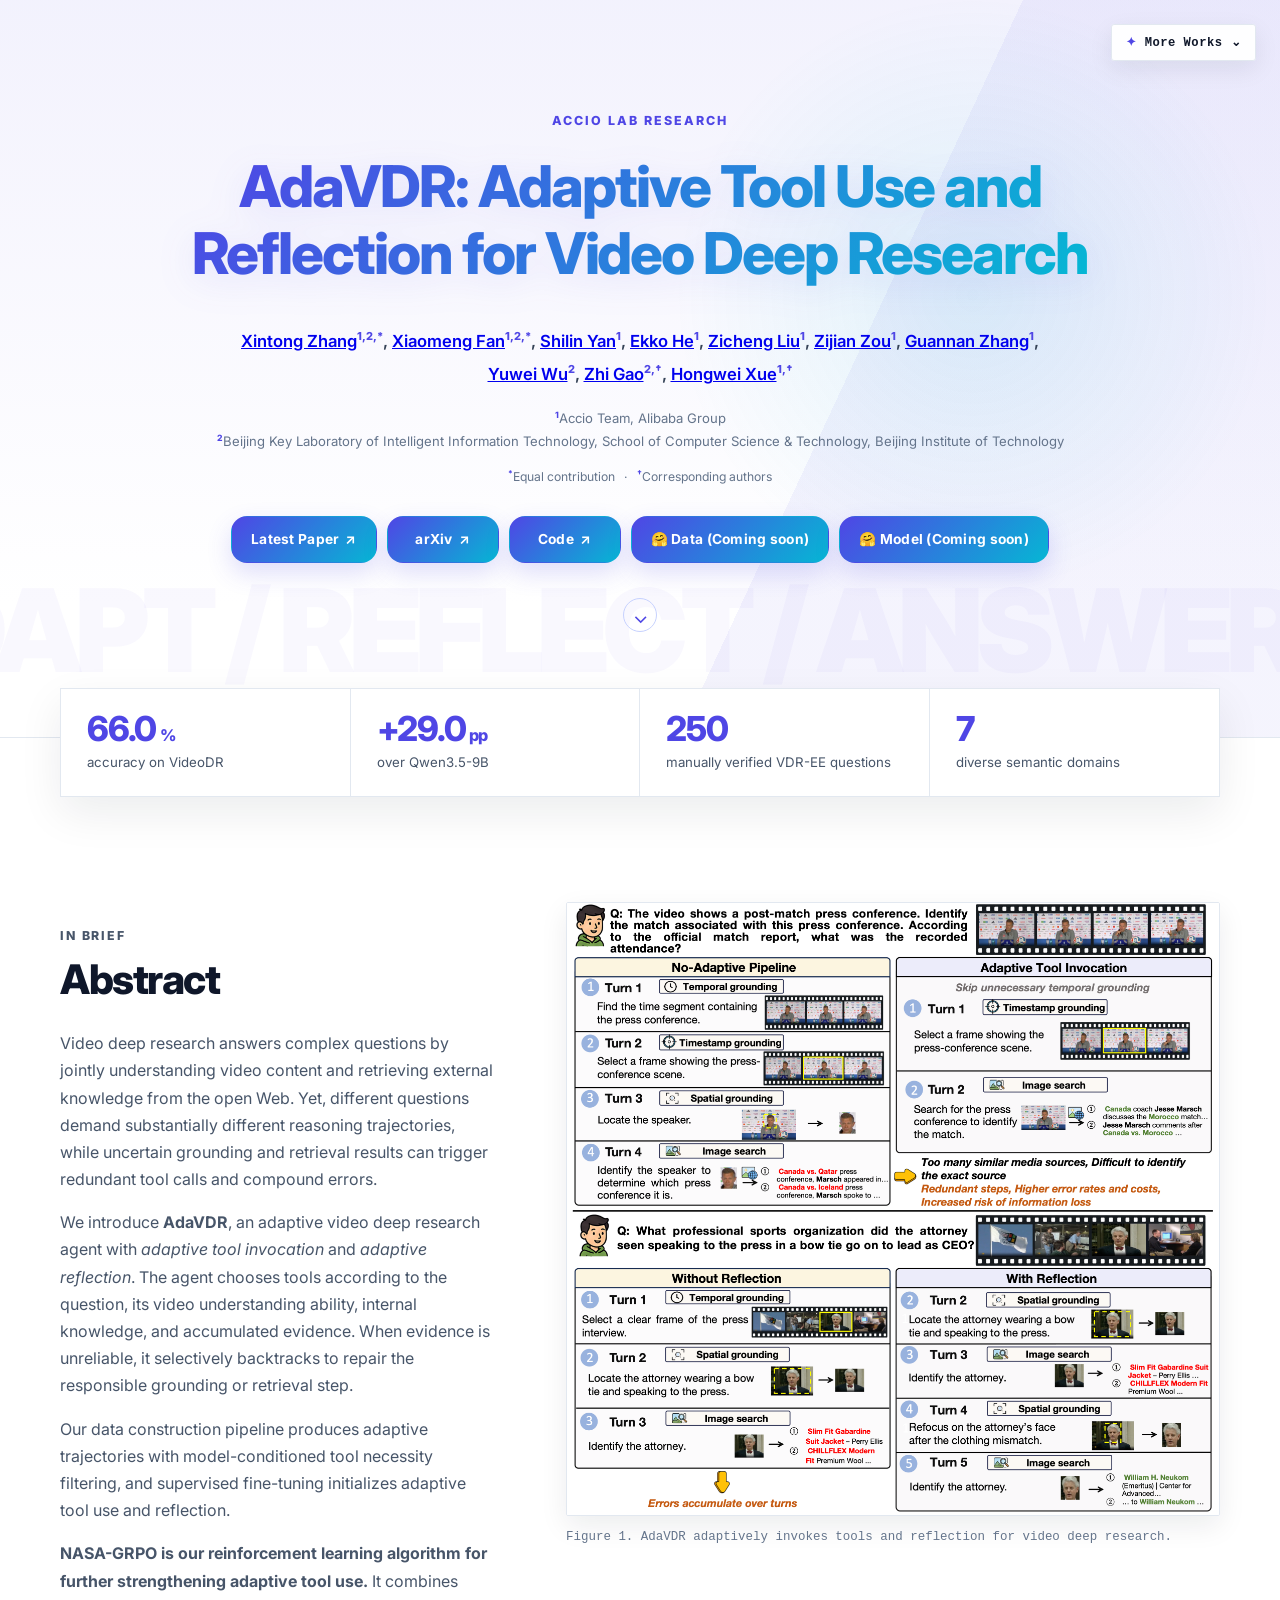
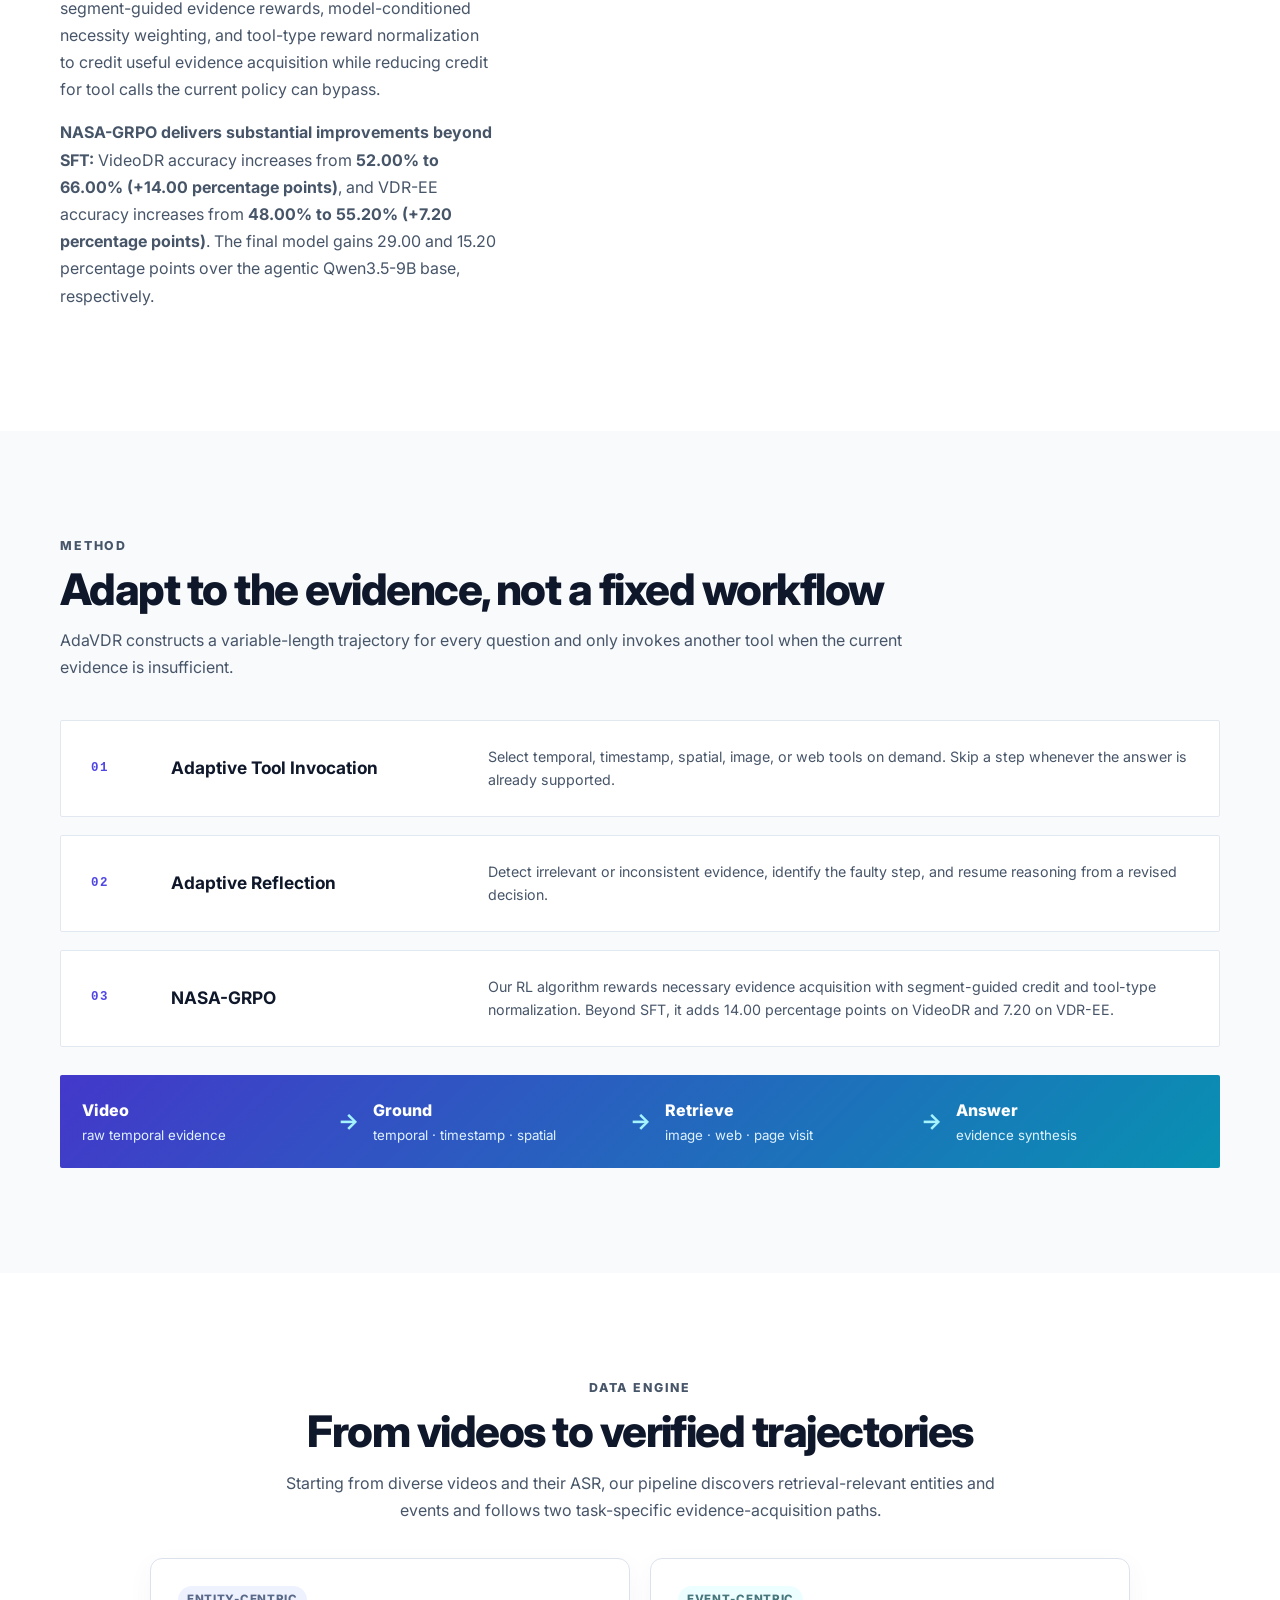
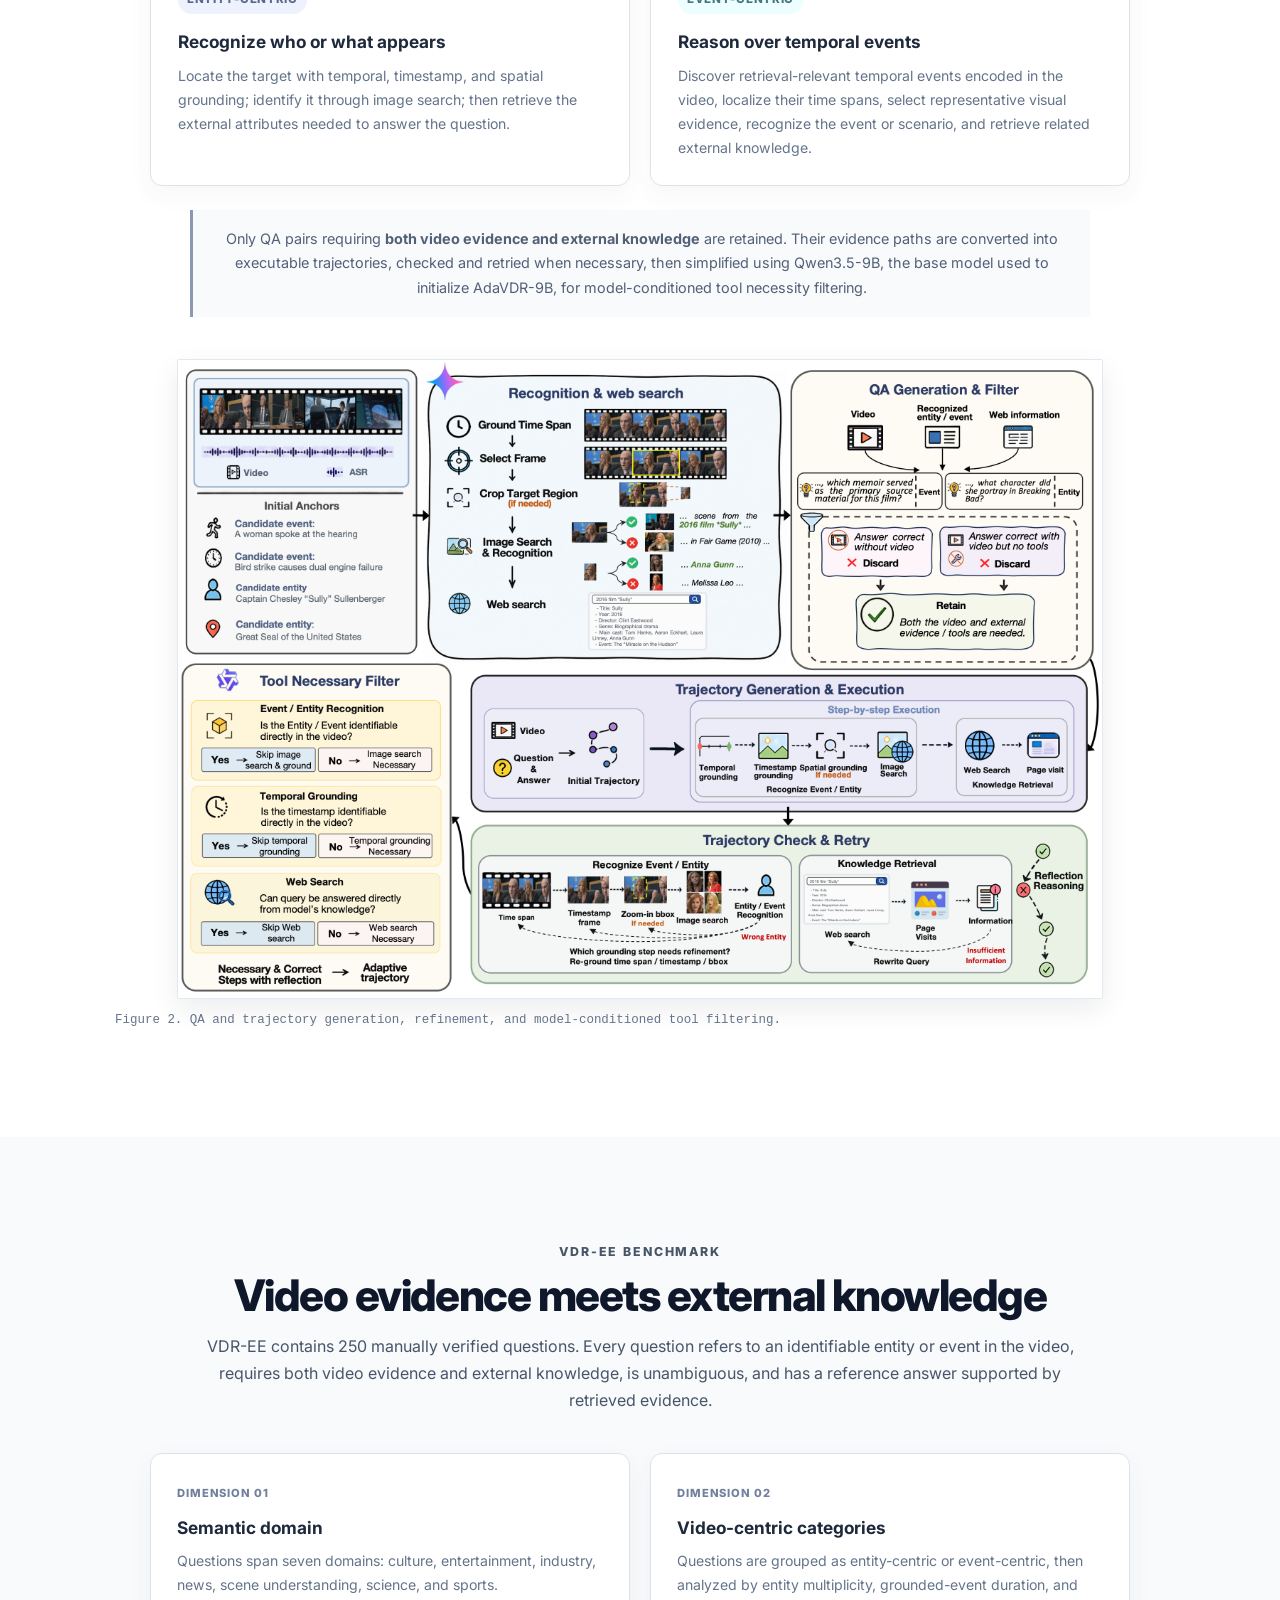
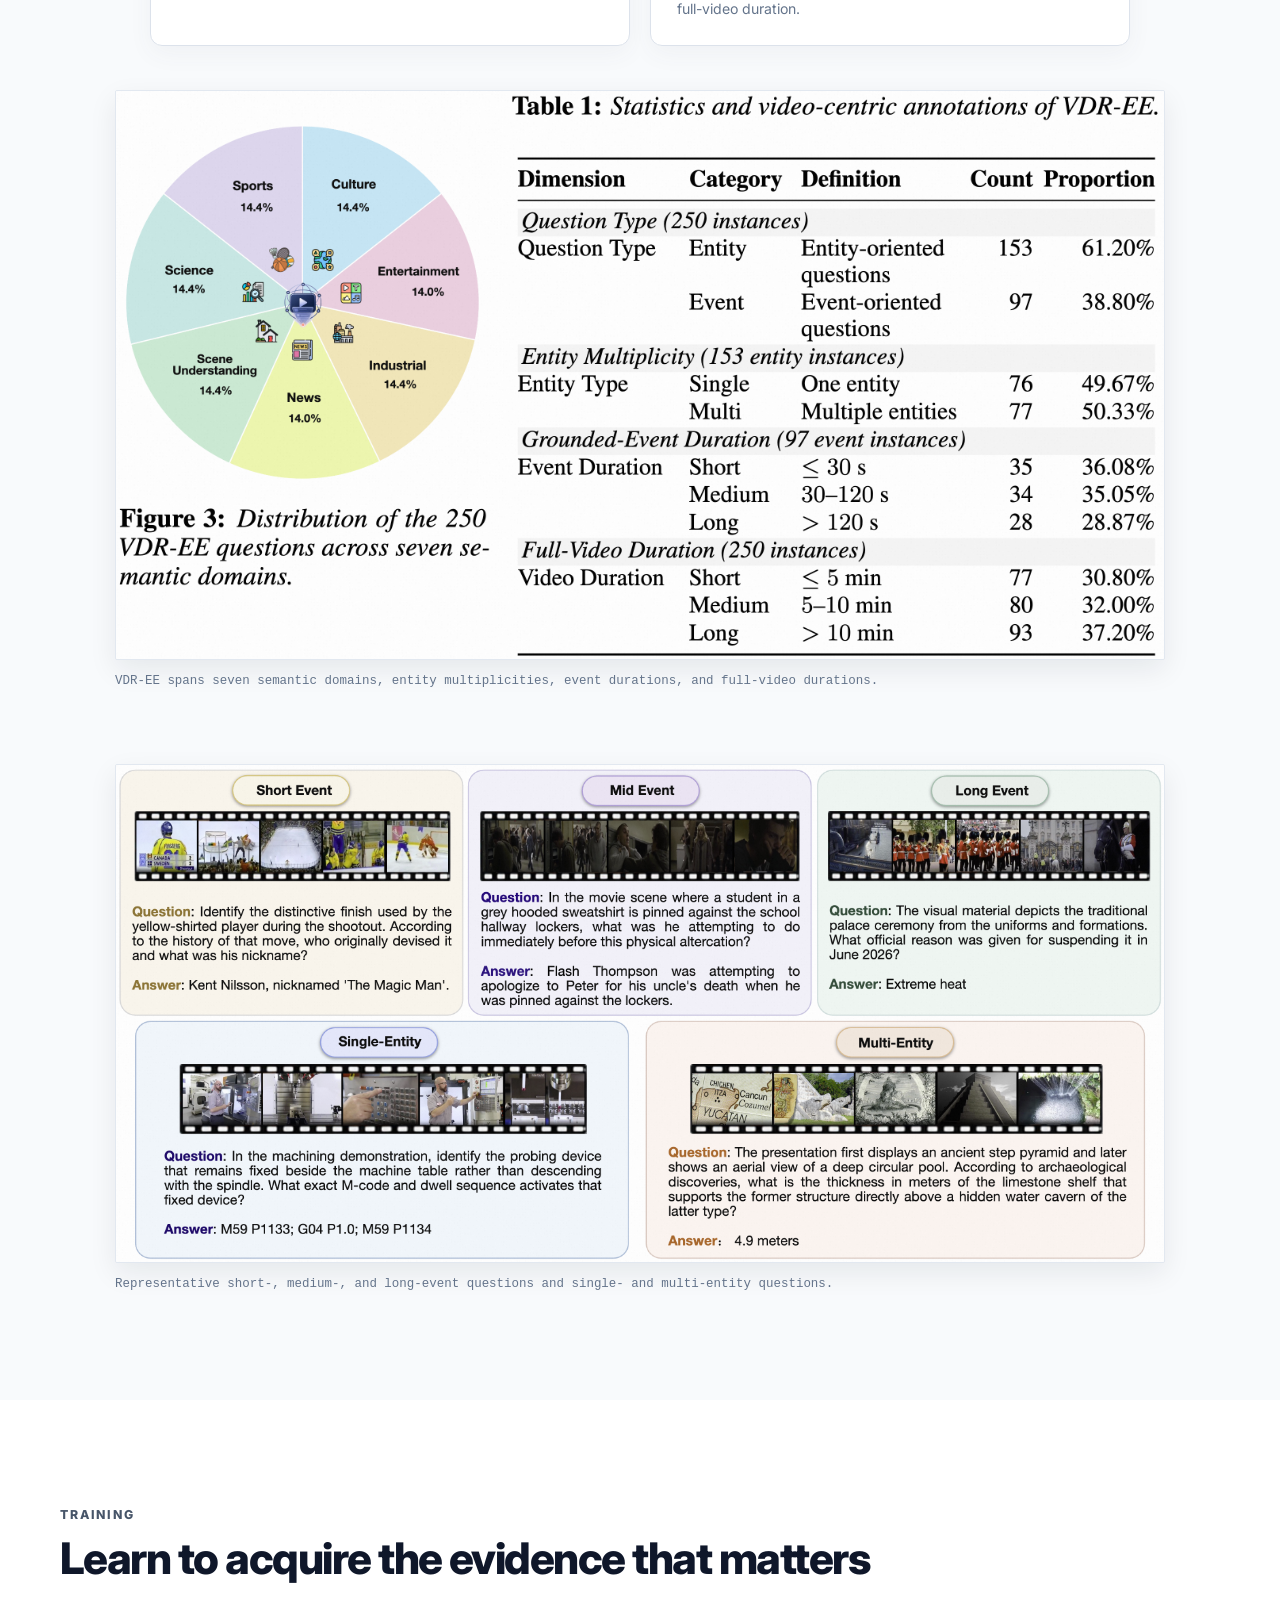
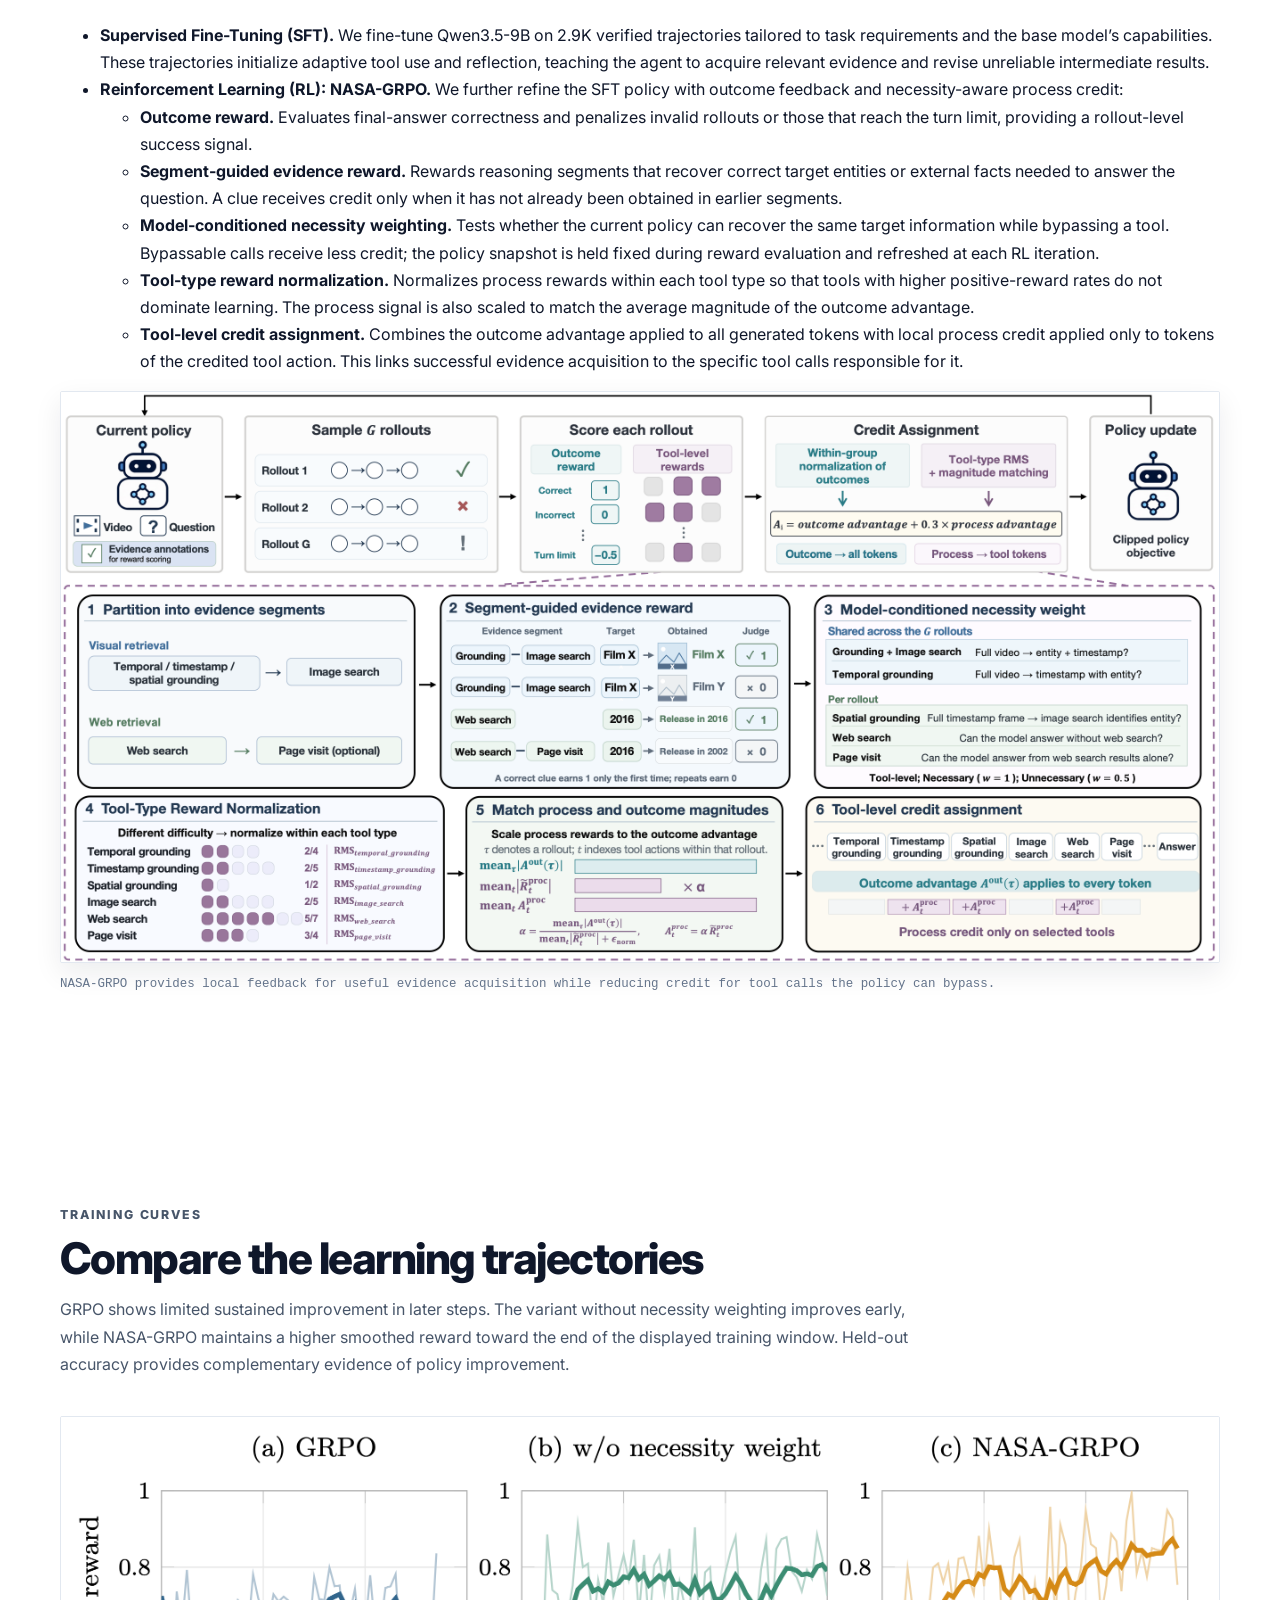
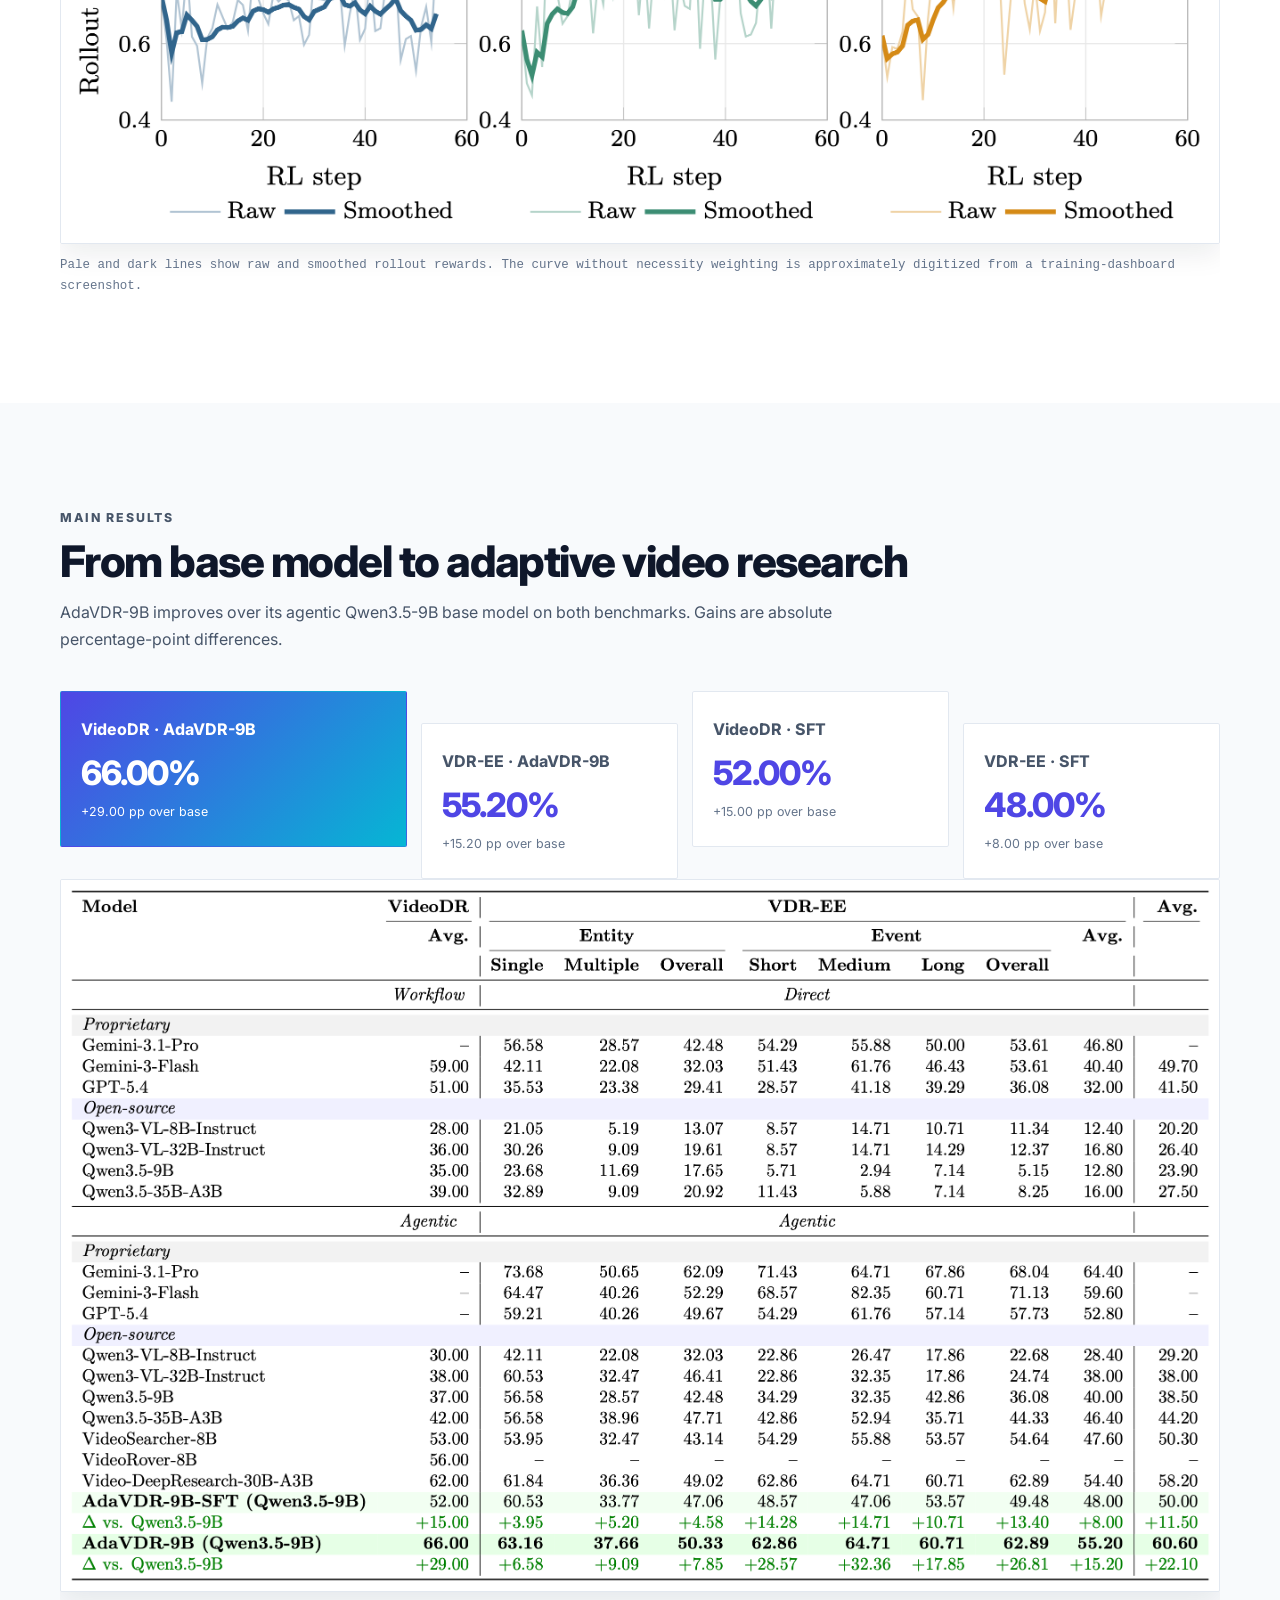
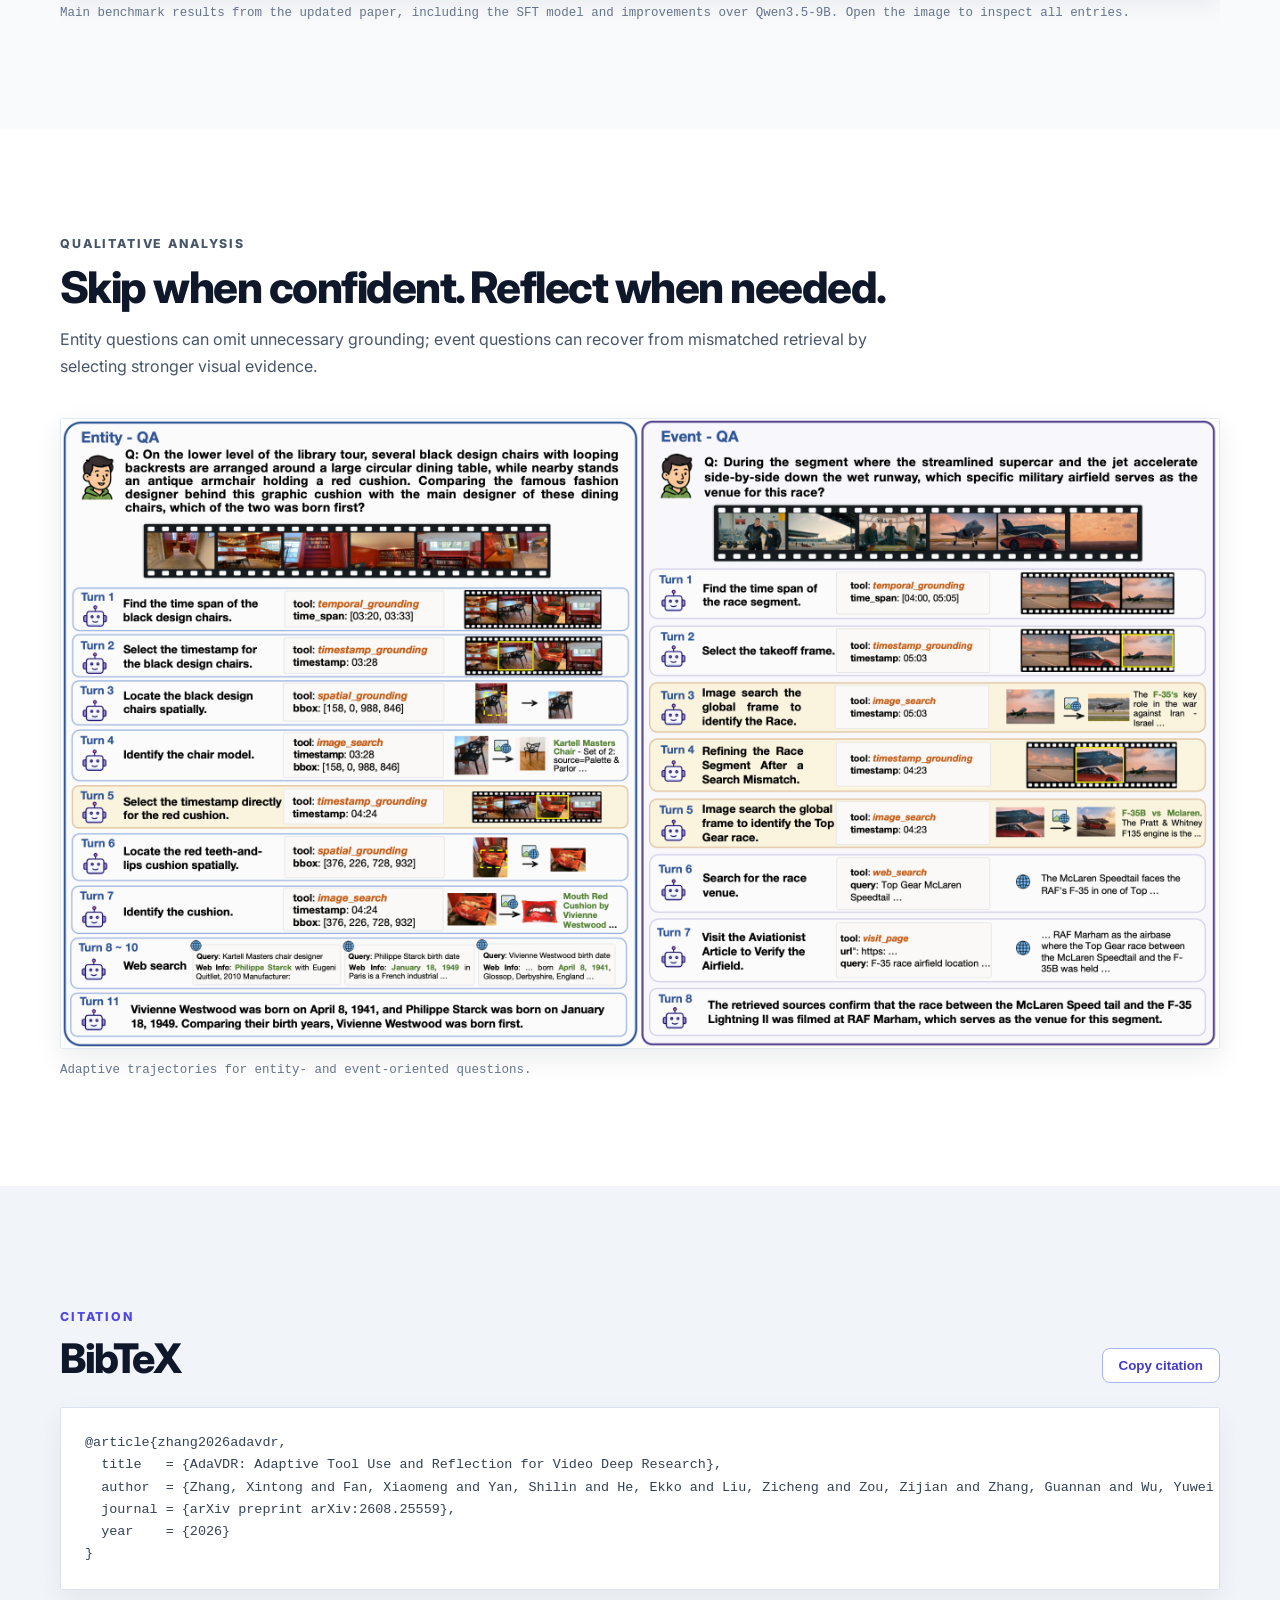
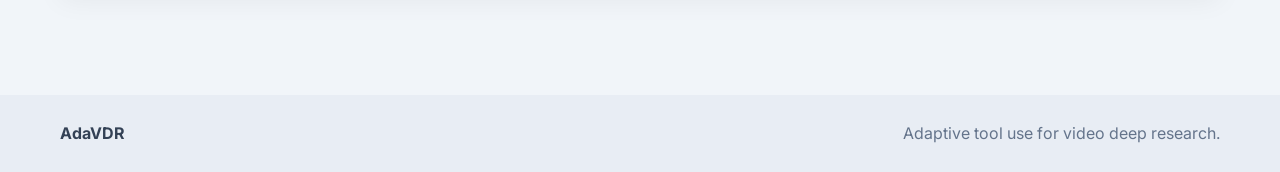
==== AdaVDR/index.html @ 0371af72 "Emphasize NASA-GRPO and gains beyond SFT" ====
<!doctype html>
<html lang="en">

<head>
  <meta charset="utf-8">
  <meta name="viewport" content="width=device-width, initial-scale=1">
  <meta name="description" content="AdaVDR: Adaptive Tool Use and Reflection for Video Deep Research">
  <title>AdaVDR — Adaptive Video Deep Research</title>
  <link rel="preconnect" href="https://fonts.googleapis.com">
  <link rel="preconnect" href="https://fonts.gstatic.com" crossorigin>
  <link href="https://fonts.googleapis.com/css2?family=Inter:wght@400;500;600;700;800&amp;display=swap"
    rel="stylesheet">
  <link rel="stylesheet" href="style.css">
</head>

<body>
  <aside class="more-works" aria-label="More works from Accio Lab">
    <button class="more-works__toggle" id="more-works-toggle" type="button" aria-expanded="false"
      aria-controls="more-works-panel">
      <span aria-hidden="true">✦</span> More Works <i aria-hidden="true">⌄</i>
    </button>
    <div class="more-works__panel" id="more-works-panel" hidden>
      <div class="more-works__head"><span>More Works from Accio Lab</span><button id="more-works-close" type="button"
          aria-label="Close more works">×</button></div>
      <nav class="more-works__list" aria-label="Related projects">
        <a href="https://accio-lab.github.io/SwimBird" target="_blank"
          rel="noopener"><span><b>SwimBird</b><small>Switchable reasoning in hybrid autoregressive
              MLLMs</small></span><i>↗</i></a>
        <a href="https://accio-lab.github.io/YOFO" target="_blank" rel="noopener"><span><b>YOFO</b><small>Efficient
              compositional judging</small></span><i>↗</i></a>
        <a href="https://accio-lab.github.io/MM-CondChain" target="_blank"
          rel="noopener"><span><b>MM-CondChain</b><small>Visually grounded deep compositional
              reasoning</small></span><i>↗</i></a>
        <a href="https://accio-lab.github.io/Metis" target="_blank"
          rel="noopener"><span><b>Metis</b><small>Meta-cognitive tool use in agentic multimodal
              models</small></span><i>↗</i></a>
      </nav>
    </div>
  </aside>

  <header class="hero">
    <div class="container hero__inner hero-paper">
      <p class="hero-paper__label">Accio Lab Research</p>
      <h1 class="hero-paper__title">AdaVDR: Adaptive Tool Use and Reflection for Video Deep Research</h1>

      <div class="hero-paper__authors">
        <span><a href="https://github.com/xtong-zhang" target="_blank">Xintong Zhang</a><sup>1,2,*</sup></span>,
        <span><a href="https://scholar.google.com/citations?user=3hzR8qQAAAAJ&amp;hl=zh-CN" target="_blank">Xiaomeng Fan</a><sup>1,2,*</sup></span>,
        <span><a href="https://scholar.google.com/citations?user=2VhjOykAAAAJ&amp;hl=zh-CN" target="_blank">Shilin Yan</a><sup>1</sup></span>,
        <span><a href="./">Ekko He</a><sup>1</sup></span>,
        <span><a href="https://scholar.google.com/citations?user=PbA_HO0AAAAJ&amp;hl=zh-CN" target="_blank">Zicheng Liu</a><sup>1</sup></span>,
        <span><a href="./">Zijian Zou</a><sup>1</sup></span>,
        <span><a href="./">Guannan Zhang</a><sup>1</sup></span>,<br>
        <span><a href="https://scholar.google.com/citations?user=MUF2MeAAAAAJ&amp;hl=en" target="_blank">Yuwei Wu</a><sup>2</sup></span>,
        <span><a href="https://zhigao2017.github.io/" target="_blank">Zhi Gao</a><sup>2,†</sup></span>,
        <span><a href="https://hellwayxue.github.io/" target="_blank">Hongwei Xue</a><sup>1,†</sup></span>
      </div>

      <div class="hero-paper__affiliations">
        <p><sup>1</sup>Accio Team, Alibaba Group</p>
        <p><sup>2</sup>Beijing Key Laboratory of Intelligent Information Technology, School of Computer Science &amp;
          Technology, Beijing Institute of Technology</p>
      </div>

      <p class="hero-paper__notes"><sup>*</sup>Equal contribution &nbsp; · &nbsp; <sup>†</sup>Corresponding authors</p>

      <nav class="actions" aria-label="Project resources">
        <a class="button" href="paper/AdaVDR.pdf" target="_blank" rel="noopener">Latest Paper <span>↗</span></a>
        <a class="button" href="https://arxiv.org/pdf/2608.25559" target="_blank" rel="noopener">arXiv
          <span>↗</span></a>
        <a class="button" href="https://github.com/Accio-Lab/AdaVDR" target="_blank" rel="noopener">Code
          <span>↗</span></a>
        <a class="button" href="./">🤗 Data (Coming soon)</a>
        <a class="button" href="./">🤗 Model (Coming soon)</a>
      </nav>

      <a class="hero-paper__scroll" href="#abstract" aria-label="Scroll to abstract">⌄</a>
    </div>
  </header>

  <section class="strip" aria-label="Paper highlights">
    <div class="container metrics">
      <div><strong>66.0<span>%</span></strong>
        <p>accuracy on VideoDR</p>
      </div>
      <div><strong>+29.0<span>pp</span></strong>
        <p>over Qwen3.5-9B</p>
      </div>
      <div><strong>250</strong>
        <p>manually verified VDR-EE questions</p>
      </div>
      <div><strong>7</strong>
        <p>diverse semantic domains</p>
      </div>
    </div>
  </section>

  <main>
    <section class="section" id="abstract">
      <div class="container prose">
        <div class="abstract-copy">
          <p class="kicker">In brief</p>
          <h2>Abstract</h2>
          <p>Video deep research answers complex questions by jointly understanding video content and retrieving
            external knowledge from the open Web. Yet, different questions demand substantially different reasoning
            trajectories, while uncertain grounding and retrieval results can trigger redundant tool calls and compound
            errors.</p>
          <p>We introduce <strong>AdaVDR</strong>, an adaptive video deep research agent with <em>adaptive tool
              invocation</em> and <em>adaptive reflection</em>. The agent chooses tools according to the question, its
            video understanding ability, internal knowledge, and accumulated evidence. When evidence is unreliable, it
            selectively backtracks to repair the responsible grounding or retrieval step.</p>
          <p>Our data construction pipeline produces adaptive trajectories with model-conditioned tool necessity filtering, and supervised fine-tuning initializes adaptive tool use and reflection.</p>
          <p><strong>NASA-GRPO is our reinforcement learning algorithm for further strengthening adaptive tool use.</strong> It combines segment-guided evidence rewards, model-conditioned necessity weighting, and tool-type reward normalization to credit useful evidence acquisition while reducing credit for tool calls the current policy can bypass.</p>
          <p><strong>NASA-GRPO delivers substantial improvements beyond SFT:</strong> VideoDR accuracy increases from <strong>52.00% to 66.00% (+14.00 percentage points)</strong>, and VDR-EE accuracy increases from <strong>48.00% to 55.20% (+7.20 percentage points)</strong>. The final model gains 29.00 and 15.20 percentage points over the agentic Qwen3.5-9B base, respectively.</p>
        </div>
        <figure class="paper-figure paper-figure--hero">
          <img src="assets/overview.png" alt="AdaVDR overview showing adaptive tool invocation and reflection">
          <figcaption>Figure 1. AdaVDR adaptively invokes tools and reflection for video deep research.</figcaption>
        </figure>
      </div>
    </section>

    <section class="section section--alt" id="method">
      <div class="container">
        <div class="section-intro">
          <p class="kicker">Method</p>
          <h2>Adapt to the evidence, not a fixed workflow</h2>
          <p>AdaVDR constructs a variable-length trajectory for every question and only invokes another tool when the
            current evidence is insufficient.</p>
        </div>
        <div class="cards cards--three">
          <article class="card"><span class="card__number">01</span>
            <h3>Adaptive Tool Invocation</h3>
            <p>Select temporal, timestamp, spatial, image, or web tools on demand. Skip a step whenever the answer is
              already supported.</p>
          </article>
          <article class="card"><span class="card__number">02</span>
            <h3>Adaptive Reflection</h3>
            <p>Detect irrelevant or inconsistent evidence, identify the faulty step, and resume reasoning from a revised
              decision.</p>
          </article>
          <article class="card"><span class="card__number">03</span>
            <h3>NASA-GRPO</h3>
            <p>Our RL algorithm rewards necessary evidence acquisition with segment-guided credit and tool-type normalization. Beyond SFT, it adds 14.00 percentage points on VideoDR and 7.20 on VDR-EE.</p>
          </article>
        </div>
        <div class="tool-flow" aria-label="AdaVDR tool flow">
          <div><span>Video</span><small>raw temporal evidence</small></div><b>→</b>
          <div><span>Ground</span><small>temporal · timestamp · spatial</small></div><b>→</b>
          <div><span>Retrieve</span><small>image · web · page visit</small></div><b>→</b>
          <div><span>Answer</span><small>evidence synthesis</small></div>
        </div>
      </div>
    </section>

    <section class="section" id="data">
      <div class="container">
        <div class="section-intro data-intro">
          <p class="kicker">Data Engine</p>
          <h2>From videos to verified trajectories</h2>
          <p>Starting from diverse videos and their ASR, our pipeline discovers retrieval-relevant entities and events
            and follows two task-specific evidence-acquisition paths.</p>
        </div>
        <div class="data-tracks">
          <article><span>Entity-centric</span>
            <h3>Recognize who or what appears</h3>
            <p>Locate the target with temporal, timestamp, and spatial grounding; identify it through image search; then
              retrieve the external attributes needed to answer the question.</p>
          </article>
          <article><span>Event-centric</span>
            <h3>Reason over temporal events</h3>
            <p>Discover retrieval-relevant temporal events encoded in the video, localize their time spans, select
              representative visual evidence, recognize the event or scenario, and retrieve related external knowledge.
            </p>
          </article>
        </div>
        <p class="data-pipeline-note">Only QA pairs requiring <strong>both video evidence and external
            knowledge</strong> are retained. Their evidence paths are converted into executable trajectories, checked
          and retried when necessary, then simplified using Qwen3.5-9B, the base model used to initialize AdaVDR-9B, for model-conditioned tool necessity filtering.</p>
        <figure class="paper-figure"><img src="assets/data_collection.png" alt="AdaVDR data construction pipeline">
          <figcaption>Figure 2. QA and trajectory generation, refinement, and model-conditioned tool filtering.
          </figcaption>
        </figure>
      </div>
    </section>

    <section class="section section--alt" id="benchmark">
      <div class="container">
        <div class="section-intro">
          <p class="kicker">VDR-EE Benchmark</p>
          <h2>Video evidence meets external knowledge</h2>
          <p>VDR-EE contains 250 manually verified questions. Every question refers to an identifiable entity or event
            in the video, requires both video evidence and external knowledge, is unambiguous, and has a reference
            answer supported by retrieved evidence.</p>
        </div>
        <div class="benchmark-dimensions">
          <article><span>Dimension 01</span>
            <h3>Semantic domain</h3>
            <p>Questions span seven domains: culture, entertainment, industry, news, scene understanding, science, and
              sports.</p>
          </article>
          <article><span>Dimension 02</span>
            <h3>Video-centric categories</h3>
            <p>Questions are grouped as entity-centric or event-centric, then analyzed by entity multiplicity,
              grounded-event duration, and full-video duration.</p>
          </article>
        </div>
        <figure class="paper-figure paper-figure--wide"><img src="assets/VDR_EE_domainsstats.png"
            alt="VDR-EE distribution and benchmark statistics">
          <figcaption>VDR-EE spans seven semantic domains, entity multiplicities, event durations, and full-video
            durations.</figcaption>
        </figure>
        <figure class="paper-figure paper-figure--wide figure-gap"><img src="assets/VDR_EE_cases.png"
            alt="VDR-EE question examples">
          <figcaption>Representative short-, medium-, and long-event questions and single- and multi-entity questions.
          </figcaption>
        </figure>
      </div>
    </section>

    <section class="section" id="training">
      <div class="container">
        <div class="section-intro"><p class="kicker">Training</p><h2>Learn to acquire the evidence that matters</h2>
        </div>
        <ul class="training-stages">
          <li><strong>Supervised Fine-Tuning (SFT).</strong> We fine-tune Qwen3.5-9B on 2.9K verified trajectories tailored to task requirements and the base model’s capabilities. These trajectories initialize adaptive tool use and reflection, teaching the agent to acquire relevant evidence and revise unreliable intermediate results.</li>
          <li><strong>Reinforcement Learning (RL): NASA-GRPO.</strong> We further refine the SFT policy with outcome feedback and necessity-aware process credit:
            <ul>
              <li><strong>Outcome reward.</strong> Evaluates final-answer correctness and penalizes invalid rollouts or those that reach the turn limit, providing a rollout-level success signal.</li>
              <li><strong>Segment-guided evidence reward.</strong> Rewards reasoning segments that recover correct target entities or external facts needed to answer the question. A clue receives credit only when it has not already been obtained in earlier segments.</li>
              <li><strong>Model-conditioned necessity weighting.</strong> Tests whether the current policy can recover the same target information while bypassing a tool. Bypassable calls receive less credit; the policy snapshot is held fixed during reward evaluation and refreshed at each RL iteration.</li>
              <li><strong>Tool-type reward normalization.</strong> Normalizes process rewards within each tool type so that tools with higher positive-reward rates do not dominate learning. The process signal is also scaled to match the average magnitude of the outcome advantage.</li>
              <li><strong>Tool-level credit assignment.</strong> Combines the outcome advantage applied to all generated tokens with local process credit applied only to tokens of the credited tool action. This links successful evidence acquisition to the specific tool calls responsible for it.</li>
            </ul>
          </li>
        </ul>
        <figure class="paper-figure paper-figure--wide"><img src="assets/nasa_grpo.png" alt="NASA-GRPO training: evidence segments, necessity weighting, tool-type normalization, and token-level credit assignment"><figcaption>NASA-GRPO provides local feedback for useful evidence acquisition while reducing credit for tool calls the policy can bypass.</figcaption></figure>
      </div>
    </section>
    <section class="section" id="training-curves">
      <div class="container">
        <div class="section-intro"><p class="kicker">Training Curves</p><h2>Compare the learning trajectories</h2><p>GRPO shows limited sustained improvement in later steps. The variant without necessity weighting improves early, while NASA-GRPO maintains a higher smoothed reward toward the end of the displayed training window. Held-out accuracy provides complementary evidence of policy improvement.</p></div>
        <figure class="paper-figure paper-figure--wide scroll-figure"><img src="assets/training_curves.png" alt="Three training curves: GRPO, without necessity weight, and NASA-GRPO"><figcaption>Pale and dark lines show raw and smoothed rollout rewards. The curve without necessity weighting is approximately digitized from a training-dashboard screenshot.</figcaption></figure>
      </div>
    </section>

    <section class="section section--alt" id="results">
      <div class="container">
        <div class="section-intro"><p class="kicker">Main Results</p><h2>From base model to adaptive video research</h2><p>AdaVDR-9B improves over its agentic Qwen3.5-9B base model on both benchmarks. Gains are absolute percentage-point differences.</p></div>
        <div class="result-grid">
          <article class="result-card result-card--primary"><p>VideoDR · AdaVDR-9B</p><strong>66.00%</strong><span>+29.00 pp over base</span></article>
          <article class="result-card"><p>VDR-EE · AdaVDR-9B</p><strong>55.20%</strong><span>+15.20 pp over base</span></article>
          <article class="result-card"><p>VideoDR · SFT</p><strong>52.00%</strong><span>+15.00 pp over base</span></article>
          <article class="result-card"><p>VDR-EE · SFT</p><strong>48.00%</strong><span>+8.00 pp over base</span></article>
        </div>
        <figure class="paper-figure paper-figure--wide scroll-figure"><a href="assets/main_results.png" target="_blank" rel="noopener"><img src="assets/main_results.png" alt="Main results: AdaVDR-9B reaches 66.00 percent on VideoDR and 55.20 percent on VDR-EE; SFT reaches 52.00 and 48.00 percent"></a><figcaption>Main benchmark results from the updated paper, including the SFT model and improvements over Qwen3.5-9B. Open the image to inspect all entries.</figcaption></figure>
      </div>
    </section>

    <section class="section" id="cases">
      <div class="container">
        <div class="section-intro">
          <p class="kicker">Qualitative Analysis</p>
          <h2>Skip when confident. Reflect when needed.</h2>
          <p>Entity questions can omit unnecessary grounding; event questions can recover from mismatched retrieval by
            selecting stronger visual evidence.</p>
        </div>
        <figure class="paper-figure paper-figure--wide"><img src="assets/cases.png"
            alt="AdaVDR qualitative reasoning cases">
          <figcaption>Adaptive trajectories for entity- and event-oriented questions.</figcaption>
        </figure>
      </div>
    </section>

    <section class="section section--dark" id="bibtex">
      <div class="container">
        <div class="bibtex-head">
          <div>
            <p class="kicker">Citation</p>
            <h2>BibTeX</h2>
          </div><button id="copy-bib" type="button">Copy citation</button>
        </div>
        <pre><code id="bibtex-code">@article{zhang2026adavdr,
  title   = {AdaVDR: Adaptive Tool Use and Reflection for Video Deep Research},
  author  = {Zhang, Xintong and Fan, Xiaomeng and Yan, Shilin and He, Ekko and Liu, Zicheng and Zou, Zijian and Zhang, Guannan and Wu, Yuwei and Gao, Zhi and Xue, Hongwei},
  journal = {arXiv preprint arXiv:2608.25559},
  year    = {2026}
}</code></pre>
      </div>
    </section>
  </main>
  <footer>
    <div class="container"><strong>AdaVDR</strong><span>Adaptive tool use for video deep research.</span></div>
  </footer>
  <script src="script.js"></script>
</body>

</html>
---- AdaVDR/style.css ----
:root{--ink:#0f172a;--navy:#14244e;--blue:#2559d6;--cyan:#1d9bd1;--muted:#64748b;--line:#dbe4ef;--soft:#f4f8fc;--white:#fff;--gold:#f7c948;--max:1080px}
*{box-sizing:border-box}
html{scroll-behavior:smooth}
body{margin:0;color:var(--ink);font-family:Inter,ui-sans-serif,-apple-system,BlinkMacSystemFont,"Segoe UI",sans-serif;line-height:1.7;background:#fff}
.container{width:min(var(--max),calc(100% - 40px));margin:auto}
.hero{position:relative;overflow:hidden;text-align:center;background:linear-gradient(135deg,#e9f9ff 0%,#f1f3ff 58%,#fff 100%);padding:65px 0 62px}
.hero__inner{position:relative;z-index:1}
.hero__glow{position:absolute;border-radius:50%;filter:blur(8px);opacity:.35}
.hero__glow--one{width:420px;height:420px;left:-180px;top:-210px;background:#71d8ed}
.hero__glow--two{width:390px;height:390px;right:-120px;bottom:-250px;background:#9da8ff}
.logo{width:78px;height:78px;object-fit:cover;border-radius:20px;box-shadow:0 12px 32px rgba(30,64,175,.16)}
.eyebrow,.kicker{margin:16px 0 0;color:var(--blue);font-size:.77rem;font-weight:800;letter-spacing:.15em;text-transform:uppercase}
.hero h1{font-size:clamp(3rem,7vw,5.4rem);line-height:1;margin:14px 0 10px;letter-spacing:-.055em}
.hero h1 span{color:var(--blue)}
.subtitle{margin:0;color:#3d4b60;font-size:clamp(1.1rem,2.2vw,1.45rem);font-weight:500;line-height:1.45}
.authors{margin:23px 0 0;font-weight:700;font-size:1.03rem}
.affiliation{margin:1px 0;color:var(--muted);font-size:.9rem}
.actions{display:flex;justify-content:center;gap:10px;flex-wrap:wrap;margin-top:27px}
.button{display:inline-flex;align-items:center;gap:6px;padding:10px 18px;border-radius:999px;background:#172033;color:#fff;text-decoration:none;font-weight:700;font-size:.91rem;transition:transform .2s,background .2s}
.button:hover{background:var(--blue);transform:translateY(-2px)}
.button--muted{cursor:not-allowed;opacity:.48}
.button--muted:hover{background:#172033;transform:none}
.strip{color:#fff;background:linear-gradient(110deg,#0c1833,#1d3c8a);padding:34px 0}
.metrics{display:grid;grid-template-columns:repeat(4,1fr);gap:24px;text-align:center}
.metrics strong{color:var(--gold);font-size:2.25rem;line-height:1}
.metrics strong span{font-size:.47em;margin-left:4px}
.metrics p{margin:9px 0 0;color:#cad5e8;font-size:.83rem;line-height:1.5}
.section{padding:78px 0}
.section--alt{background:var(--soft)}
.section--dark{background:#111c35;color:#e5edf8}
.prose{max-width:880px}
.section h2{position:relative;margin:0 0 26px;font-size:clamp(1.8rem,4vw,2.55rem);line-height:1.2;letter-spacing:-.035em}
.prose>h2:after{content:"";display:block;width:54px;height:4px;margin-top:12px;border-radius:4px;background:linear-gradient(90deg,var(--blue),#45c7e6)}
.section p{color:#475569}
.prose>p{font-size:1.03rem;text-align:justify}
.section-intro{max-width:740px;margin-bottom:38px}
.section-intro .kicker{margin:0 0 8px}
.section-intro h2{margin-bottom:13px}
.section-intro>p:last-child{margin:0;font-size:1rem}
.paper-figure{margin:42px auto 0;text-align:center}
.paper-figure img{display:block;max-width:100%;max-height:640px;margin:auto;background:#fff;border:1px solid var(--line);border-radius:12px;box-shadow:0 12px 34px rgba(15,23,42,.08)}
.paper-figure figcaption{margin-top:11px;color:var(--muted);font-size:.78rem}
.paper-figure--hero img{max-height:680px}
.paper-figure--wide img{width:100%;max-height:none}
.cards{display:grid;gap:18px}
.cards--three{grid-template-columns:repeat(3,1fr)}
.card{padding:25px;background:#fff;border:1px solid var(--line);border-radius:14px;box-shadow:0 8px 25px rgba(15,23,42,.045)}
.card__number{display:inline-block;color:var(--blue);font-weight:900;font-size:.78rem;letter-spacing:.12em}
.card h3{margin:11px 0 8px;font-size:1.08rem}
.card p{margin:0;font-size:.89rem;line-height:1.65}
.tool-flow{display:grid;grid-template-columns:1fr auto 1fr auto 1fr auto 1fr;align-items:center;gap:14px;margin-top:28px;padding:22px;background:#122450;border-radius:14px;color:#fff}
.tool-flow div{display:flex;flex-direction:column}
.tool-flow span{font-weight:800}
.tool-flow small{color:#b9c9e6}
.tool-flow b{color:var(--gold);font-size:1.4rem}
.benchmark-grid{display:grid;grid-template-columns:minmax(280px,.8fr) 1.2fr;gap:35px;align-items:center}
.benchmark-grid .paper-figure{margin:0}
.benchmark-stats{display:grid;grid-template-columns:1fr 1fr;gap:14px}
.benchmark-stats div{display:flex;flex-direction:column;padding:22px;background:#fff;border:1px solid var(--line);border-radius:12px}
.benchmark-stats strong{color:var(--blue);font-size:1.8rem;line-height:1.1}
.benchmark-stats span{margin-top:6px;font-weight:750}
.benchmark-stats small{color:var(--muted)}
.result-grid{display:grid;grid-template-columns:repeat(4,1fr);gap:14px}
.result-card{padding:24px 20px;border:1px solid var(--line);border-radius:13px;background:#fff}
.result-card--primary{background:#142b63;color:#fff;border-color:#142b63}
.result-card p{margin:0 0 12px;font-weight:750;color:inherit}
.result-card strong{display:block;color:var(--blue);font-size:2.1rem;line-height:1}
.result-card--primary strong{color:var(--gold)}
.result-card span{display:block;margin-top:12px;color:var(--muted);font-size:.78rem}
.result-card--primary span{color:#cbd8f1}
.insights{margin-top:32px;border-top:1px solid var(--line)}
.insights article{display:grid;grid-template-columns:50px 1fr;gap:14px;padding:19px 0;border-bottom:1px solid var(--line)}
.insights b{color:var(--blue)}
.insights h3,.insights p{margin:0}
.insights h3{font-size:1rem}
.insights p{font-size:.9rem}
.resource-grid{display:grid;grid-template-columns:repeat(3,1fr);gap:15px}
.resource-grid>a,.resource-disabled{display:flex;align-items:center;gap:14px;padding:20px;border:1px solid var(--line);border-radius:13px;background:#fff;text-decoration:none;color:var(--ink)}
.resource-grid>a:hover{border-color:var(--blue);box-shadow:0 8px 24px rgba(37,89,214,.1)}
.resource-grid>*>span{font-size:1.5rem}
.resource-grid div div,.resource-grid a div{display:flex;flex-direction:column}
.resource-grid small{color:var(--muted)}
.resource-grid i{margin-left:auto;color:var(--blue)}
.resource-disabled{opacity:.62}
.bibtex-head{display:flex;align-items:end;justify-content:space-between}
.section--dark .kicker{color:#70d8f1}
.section--dark h2{margin:6px 0 0}
.section--dark pre{overflow:auto;margin:24px 0 0;padding:24px;border:1px solid #354664;border-radius:12px;background:#0a1225;color:#cfe0fa;font-size:.84rem;line-height:1.65}
#copy-bib{padding:9px 16px;border:1px solid #50617c;border-radius:8px;background:transparent;color:#fff;cursor:pointer;font-weight:700}
#copy-bib:hover{border-color:#70d8f1;color:#70d8f1}
footer{padding:25px 0;background:#0a1225;color:#8595b2}
footer .container{display:flex;justify-content:space-between}
footer strong{color:#fff}
@media(max-width:820px){.metrics,.result-grid{grid-template-columns:1fr 1fr}
.cards--three,.resource-grid{grid-template-columns:1fr}
.benchmark-grid{grid-template-columns:1fr}
.tool-flow{grid-template-columns:1fr}
.tool-flow b{transform:rotate(90deg);justify-self:center}
.paper-figure--hero img{max-height:none}
}
@media(max-width:540px){.container{width:min(100% - 28px,var(--max))}
.hero{padding:42px 0}
.logo{width:65px;height:65px}
.desktop-only{display:none}
.metrics{gap:28px 10px}
.metrics strong{font-size:1.85rem}
.section{padding:56px 0}
.benchmark-stats,.result-grid{grid-template-columns:1fr}
.prose>p{text-align:left}
.bibtex-head,footer .container{align-items:flex-start;gap:14px;flex-direction:column}
.actions{gap:7px}
.button{padding:9px 14px}
}

/* AdaVDR motion language */
.hero__inner{z-index:2}
.hero__glow{animation:glow-drift 9s ease-in-out infinite alternate}
.hero__glow--two{animation-delay:-3s}
.hero__grid{position:absolute;inset:0;opacity:.32;background-image:linear-gradient(rgba(37,89,214,.07) 1px,transparent 1px),linear-gradient(90deg,rgba(37,89,214,.07) 1px,transparent 1px);background-size:42px 42px;mask-image:linear-gradient(to bottom,transparent,#000 25%,transparent 92%)}
.logo-wrap{position:relative;display:inline-grid;place-items:center}
.logo{position:relative;z-index:1;animation:logo-float 4.5s ease-in-out infinite}
.logo-orbit{position:absolute;width:112px;height:112px;border:1px solid rgba(37,89,214,.25);border-radius:50%;animation:orbit-spin 12s linear infinite}
.logo-orbit:after{content:"";position:absolute;width:8px;height:8px;top:7px;left:15px;border-radius:50%;background:var(--cyan);box-shadow:0 0 12px var(--cyan)}
.floating-tools{position:absolute;z-index:1;inset:0;pointer-events:none}
.tool-chip{position:absolute;padding:7px 13px;border:1px solid rgba(37,89,214,.18);border-radius:999px;background:rgba(255,255,255,.72);box-shadow:0 10px 30px rgba(30,64,175,.1);backdrop-filter:blur(9px);color:#36516f;font-size:.72rem;font-weight:750;letter-spacing:.01em;animation:chip-float 5s ease-in-out infinite}
.tool-chip--temporal{left:8%;top:29%;transform:rotate(-4deg)}
.tool-chip--search{right:8%;top:26%;transform:rotate(4deg);animation-delay:-1.4s}
.tool-chip--vision{left:13%;bottom:20%;transform:rotate(3deg);animation-delay:-2.7s}
.tool-chip--reflect{right:11%;bottom:18%;transform:rotate(-3deg);animation-delay:-3.6s}
.card,.result-card,.benchmark-stats div,.resource-grid>a{transition:transform .28s ease,box-shadow .28s ease,border-color .28s ease}
.card:hover,.result-card:hover,.benchmark-stats div:hover,.resource-grid>a:hover{transform:translateY(-6px);box-shadow:0 18px 38px rgba(30,64,175,.11);border-color:rgba(37,89,214,.32)}
.motion-ready .reveal{opacity:0;transform:translateY(24px);transition:opacity .65s ease,transform .65s cubic-bezier(.2,.8,.2,1)}
.motion-ready .reveal.is-visible{opacity:1;transform:none}
@keyframes chip-float{0%,100%{translate:0 0}50%{translate:0 -12px}}
@keyframes logo-float{0%,100%{transform:translateY(0)}50%{transform:translateY(-7px)}}
@keyframes orbit-spin{to{transform:rotate(360deg)}}
@keyframes glow-drift{to{transform:translate3d(25px,18px,0) scale(1.08)}}
@media(max-width:900px){.floating-tools{display:none}}
@media(max-width:540px){.logo-orbit{width:94px;height:94px}}
@media(prefers-reduced-motion:reduce){html{scroll-behavior:auto}.hero__glow,.logo,.logo-orbit,.tool-chip{animation:none}.motion-ready .reveal{opacity:1;transform:none;transition:none}.card,.result-card,.benchmark-stats div,.resource-grid>a{transition:none}}

/* Warm editorial redesign */
:root{--ink:#27231f;--navy:#3a2925;--blue:#b44231;--cyan:#738064;--muted:#766f66;--line:#ded6c9;--soft:#f1ede5;--white:#fffdf8;--gold:#d88b3c;--max:1160px}
body{background:#f8f5ee;color:var(--ink);font-family:"Avenir Next",Avenir,"Segoe UI",sans-serif}
.section p{color:#5b544b}
.hero{min-height:690px;padding:72px 0 112px;text-align:left;background:#efe9dd;border-bottom:1px solid #d8cebf}
.hero:before{content:"";position:absolute;inset:0;background:radial-gradient(circle at 75% 42%,rgba(180,66,49,.09),transparent 28%),linear-gradient(115deg,transparent 0 62%,rgba(115,128,100,.09) 62% 100%)}
.hero:after{content:"ADAPT / REFLECT / ANSWER";position:absolute;right:-16px;bottom:8px;color:rgba(39,35,31,.035);font-size:clamp(4rem,9vw,9rem);font-weight:900;letter-spacing:-.06em;white-space:nowrap}
.hero__inner{display:grid;grid-template-columns:minmax(0,1.08fr) minmax(390px,.92fr);gap:90px;align-items:center}
.project-mark{display:flex;align-items:center;gap:14px;margin-bottom:56px;color:#675f55;font-family:ui-monospace,SFMono-Regular,Menlo,monospace;font-size:.72rem;letter-spacing:.08em;text-transform:uppercase}
.project-mark .logo{width:48px;height:48px;border-radius:11px;animation:none;box-shadow:none;border:1px solid #cfc4b4}
.eyebrow,.kicker{color:var(--blue)}
.hero .eyebrow{margin:0 0 7px;font-size:.72rem}
.hero h1{margin:0;font-family:Georgia,"Times New Roman",serif;font-size:clamp(4.6rem,9vw,8rem);font-weight:500;letter-spacing:-.075em}
.hero h1 span{color:var(--blue);font-style:italic}
.subtitle{max-width:660px;margin:17px 0 0;color:#48413a;font-family:Georgia,"Times New Roman",serif;font-size:clamp(1.45rem,2.7vw,2.08rem);font-weight:400;line-height:1.25}
.author-row{max-width:720px;margin-top:29px}
.author-row p{margin:0}.authors{font-size:.9rem;line-height:1.65}.authors sup{color:var(--blue)}.affiliation{margin-top:5px!important;font-family:ui-monospace,SFMono-Regular,Menlo,monospace;font-size:.68rem;letter-spacing:.04em}.affiliation sup{color:var(--blue)}
.actions{justify-content:flex-start;margin-top:28px}
.button{border:1px solid #302b27;border-radius:3px;background:#302b27;padding:10px 17px;font-size:.79rem;letter-spacing:.02em}
.button:hover{background:var(--blue);border-color:var(--blue)}
.button--muted{background:transparent;color:#766f66;border-color:#b9afa1;opacity:.75}
.button--muted:hover{background:transparent;color:#766f66;border-color:#b9afa1}
.button--ghost{background:transparent;color:#302b27}.button--ghost:hover{color:#fff}
.trajectory{position:relative;padding:27px;background:#2e2a25;color:#f8f3e9;border-radius:2px;box-shadow:24px 24px 0 #d7a18e;transform:rotate(1.2deg)}
.trajectory:before{content:"";position:absolute;inset:8px;border:1px solid rgba(255,255,255,.09);pointer-events:none}
.trajectory__head{display:flex;justify-content:space-between;padding-bottom:18px;border-bottom:1px solid #554d44;font-family:ui-monospace,SFMono-Regular,Menlo,monospace}.trajectory__head span{color:#db9c83;font-size:.72rem;letter-spacing:.12em}.trajectory__head small{color:#948b80}
.trajectory__question{margin:23px 0 22px;font-family:Georgia,"Times New Roman",serif;font-size:1.35rem;font-style:italic}
.trajectory__step{display:grid;grid-template-columns:34px 1fr auto;gap:12px;align-items:center}.trajectory__step b{display:grid;place-items:center;width:29px;height:29px;border:1px solid #6f655b;border-radius:50%;font:600 .68rem ui-monospace,monospace}.trajectory__step div{display:flex;flex-direction:column}.trajectory__step strong{font-size:.83rem}.trajectory__step small{color:#9e958a;font-size:.69rem}.trajectory__step>span{padding:3px 8px;border:1px solid #6c7762;color:#b8c7aa;font:600 .62rem ui-monospace,monospace;text-transform:uppercase}.trajectory__step--skipped{opacity:.48}.trajectory__step--skipped strong{text-decoration:line-through}.trajectory__step--skipped>span{border-color:#7d625b;color:#d29a8a}.trajectory__line{height:23px;margin-left:14px;border-left:1px solid #6c7762}.trajectory__line--skip{border-left-style:dashed;border-color:#86675e}.trajectory__reflect{margin-top:23px;padding:10px 12px;background:#49332e;color:#e1aa99;font:600 .7rem ui-monospace,monospace}
.strip{position:relative;z-index:3;margin-top:-50px;padding:0;background:transparent;color:var(--ink)}
.metrics{gap:0;text-align:left;background:var(--white);border:1px solid var(--line);box-shadow:0 16px 44px rgba(60,45,35,.08)}
.metrics>div{padding:23px 26px;border-right:1px solid var(--line)}.metrics>div:last-child{border:0}
.metrics strong{color:var(--blue);font-family:Georgia,"Times New Roman",serif;font-size:2.15rem;font-weight:500}.metrics p{color:var(--muted);margin-top:4px}
.section{padding:105px 0}.section--alt{background:#eae4d9}.section h2{font-family:Georgia,"Times New Roman",serif;font-weight:500;letter-spacing:-.04em}.prose{display:grid;grid-template-columns:.8fr 1.2fr;gap:70px;max-width:var(--max);align-items:start}.abstract-copy{padding-top:24px}.abstract-copy .kicker{margin:0 0 8px}.prose>h2:after{display:none}.prose>p{font-size:inherit}.abstract-copy p{color:#5b544b;text-align:left}.paper-figure{margin-top:0}.paper-figure img{border-color:#cfc5b7;border-radius:2px;box-shadow:16px 16px 0 #dfd6c9}.paper-figure figcaption{text-align:left;font-family:ui-monospace,SFMono-Regular,Menlo,monospace}
.section-intro{margin-left:9%;max-width:680px}.section-intro h2{font-size:clamp(2.25rem,5vw,4rem)}
.cards--three{grid-template-columns:1fr}.card{display:grid;grid-template-columns:58px minmax(220px,.42fr) 1fr;gap:22px;align-items:center;border:0;border-radius:2px;padding:24px 30px;background:#f8f5ee;box-shadow:none}.card:first-child{grid-row:auto}.card__number{color:var(--blue);font-family:ui-monospace,monospace}.card h3{margin:0}.card p{margin:0}.card:hover,.result-card:hover,.benchmark-stats div:hover,.resource-grid>a:hover{border-color:var(--blue);box-shadow:9px 9px 0 rgba(180,66,49,.17)}
.tool-flow{border-radius:2px;background:#6f7862;color:#fff}.tool-flow small{color:#dfe5d8}.tool-flow b{color:#f1c79f}
.benchmark-grid{grid-template-columns:1.1fr .9fr}.benchmark-stats div{border:0;border-left:3px solid var(--blue);border-radius:0;background:#f8f5ee}.benchmark-stats strong{color:var(--blue);font-family:Georgia,"Times New Roman",serif;font-weight:500}
.figure-gap{margin-top:72px}
.result-grid{grid-template-columns:1.35fr repeat(3,1fr);align-items:start}.result-card{border-radius:2px;background:#efe9dd;border-color:#d7cdbf}.result-card:nth-child(even){margin-top:32px}.result-card--primary{background:#403833;border-color:#403833}.result-card strong{color:var(--blue);font-family:Georgia,"Times New Roman",serif;font-weight:500}.result-card--primary strong{color:#df9a81}.result-card--primary span{color:#c7bdb2}.insights b{color:var(--blue)}
.benchmark-result{margin-top:54px;overflow:hidden;border:1px solid #d8ddeb;border-top:4px solid #7183ad;background:#fff;border-radius:8px;box-shadow:0 14px 38px rgba(35,52,91,.07)}.benchmark-result__head{display:flex;align-items:end;justify-content:space-between;gap:30px;padding:24px 26px 20px;background:#fafbfe;border-bottom:1px solid #d8ddeb}.benchmark-result__head span{color:#6579a8;font:800 .68rem ui-monospace,SFMono-Regular,Menlo,monospace;letter-spacing:.1em;text-transform:uppercase}.benchmark-result__head h3{margin:3px 0 0;color:#273756;font:500 2rem/1 Georgia,"Times New Roman",serif}.benchmark-result__head p{max-width:520px;margin:0;color:#65708a;text-align:right;font-size:.83rem}.table-scroll{overflow-x:auto}.result-table{width:100%;min-width:940px;border-collapse:collapse;background:#fff;font-size:.76rem;font-variant-numeric:tabular-nums}.result-table th,.result-table td{padding:10px 12px;border-bottom:1px solid #e3e6ef;text-align:right;white-space:nowrap}.result-table th:first-child,.result-table td:first-child{text-align:left}.result-table thead{background:#edf1f8;color:#273756}.result-table thead th{border-bottom:1px solid #cbd3e4}.result-table thead tr+tr th{background:#f5f7fb;color:#425375}.result-table tbody tr:not(.result-table__setting):not(.result-table__group):hover{background:#f7f9fd}.result-table__setting th{padding:11px!important;background:#e5eaf4;color:#33476e;text-align:center!important;font:700 italic .84rem Georgia,"Times New Roman",serif;letter-spacing:.04em}.result-table__group th{padding:7px 12px!important;background:#f4f6fa;color:#737e94;text-align:left!important;font-size:.68rem;letter-spacing:.08em;text-transform:uppercase}.result-table__ours{background:#eaf6f0;font-weight:800}.result-table__ours td:first-child{color:#176b4a}.result-table__delta{background:#f5fbf8;color:#27835e;font-weight:700}.result-table__delta td{padding-top:7px;padding-bottom:7px}
.resource-grid>a,.resource-disabled{border-radius:2px;background:#f8f5ee}.resource-grid i{color:var(--blue)}
.section--dark{background:#302b27;color:#f4eee4}.section--dark .kicker{color:#df9a81}.section--dark pre{border-radius:2px;border-color:#62584f;background:#211e1b;color:#eaded1}#copy-bib:hover{border-color:#df9a81;color:#df9a81}footer{background:#211e1b;color:#a89e93}
@media(max-width:920px){.hero{min-height:0}.hero__inner{grid-template-columns:1fr;gap:60px}.project-mark{margin-bottom:36px}.trajectory{max-width:620px}.prose{grid-template-columns:1fr}.section-intro{margin-left:0}.paper-figure--hero{max-width:700px}.card{grid-template-columns:46px minmax(190px,.5fr) 1fr}.result-grid{grid-template-columns:1fr 1fr}.result-card:nth-child(even){margin-top:0}}
@media(max-width:540px){.hero{padding:42px 0 88px}.hero h1{font-size:4.4rem}.subtitle{font-size:1.35rem}.trajectory{padding:20px;box-shadow:12px 12px 0 #d7a18e}.trajectory__head small{display:none}.metrics{grid-template-columns:1fr 1fr}.metrics>div{padding:18px 15px;border-bottom:1px solid var(--line)}.metrics>div:nth-child(2){border-right:0}.section{padding:72px 0}.prose{gap:40px}.card{grid-template-columns:1fr;gap:8px;padding:22px}.result-grid{grid-template-columns:1fr}.section-intro h2{font-size:2.4rem}.benchmark-result__head{align-items:flex-start;flex-direction:column;gap:10px}.benchmark-result__head p{text-align:left}}

/* Refined neutral + vermilion palette */
:root{--ink:#181818;--navy:#242424;--blue:#ed4c32;--cyan:#8b83a8;--muted:#6f6d69;--line:#d8d5cf;--soft:#e9e6ed;--white:#fff;--gold:#ed4c32}
body{background:#f7f6f2;color:#181818}
.hero{background:#efeee9;border-color:#d4d1ca}
.hero:before{background:radial-gradient(circle at 76% 40%,rgba(237,76,50,.08),transparent 27%),linear-gradient(115deg,transparent 0 63%,rgba(139,131,168,.10) 63% 100%)}
.hero:after{color:rgba(24,24,24,.035)}
.project-mark{color:#65635f}.project-mark .logo{border-color:#cbc8c1}
.subtitle{color:#333}.author-row i{background:#aaa7a0}.affiliation{color:#77746f}
.button{background:#1d1d1d;border-color:#1d1d1d}.button--muted{background:transparent;color:#77746f;border-color:#bbb8b1}.button--muted:hover{color:#77746f;border-color:#bbb8b1}.button--ghost{background:transparent;color:#1d1d1d}
.trajectory{background:#1d1d1d;color:#f7f6f2;box-shadow:24px 24px 0 #f39a89}.trajectory__head{border-color:#454545}.trajectory__head span{color:#ff8a75}.trajectory__head small,.trajectory__step small{color:#969696}.trajectory__step b{border-color:#5d5d5d}.trajectory__step>span{border-color:#81799b;color:#c9c1e3}.trajectory__line{border-color:#81799b}.trajectory__line--skip{border-color:#a76f65}.trajectory__step--skipped>span{border-color:#a76f65;color:#f2aa9d}.trajectory__reflect{background:#3d2420;color:#ff9b89}
.metrics{background:#fff;border-color:#d8d5cf;box-shadow:0 16px 44px rgba(24,24,24,.07)}.metrics>div{border-color:#d8d5cf}.metrics p,.section p{color:#595856}
.section--alt{background:#e9e6ed}.paper-figure img{border-color:rgba(24,24,24,.1);box-shadow:0 10px 28px rgba(24,24,24,.08)}.paper-figure figcaption{color:#77746f}
.card{background:#f8f7f3}.card:hover,.result-card:hover,.benchmark-stats div:hover,.resource-grid>a:hover{box-shadow:9px 9px 0 rgba(237,76,50,.16);border-color:#ed4c32}.tool-flow{background:#49444f}.tool-flow small{color:#d7d1df}.tool-flow b{color:#ff9b89}
.benchmark-stats div{background:#f8f7f3}.result-card{background:#efeee9;border-color:#d6d3cd}.result-card--primary{background:#242424;border-color:#242424}.result-card--primary strong{color:#ff8a75}.result-card--primary span{color:#bdbab5}
.resource-grid>a,.resource-disabled{background:#f8f7f3}.section--dark{background:#202020;color:#f4f3ef}.section--dark .kicker{color:#ff8a75}.section--dark pre{background:#151515;border-color:#484848;color:#e8e5df}#copy-bib:hover{border-color:#ff8a75;color:#ff8a75}footer{background:#151515;color:#999}
@media(max-width:540px){.trajectory{box-shadow:12px 12px 0 #f39a89}}

/* Light trajectory board */
.trajectory{background:#fbfaf7;color:#222;border:1px solid #c9c6bf;box-shadow:24px 24px 0 #dcd7ef}
.trajectory:before{border-color:#dfddd7}
.trajectory__head{border-color:#d7d4cd}
.trajectory__head span{color:#ed4c32}
.trajectory__head small{color:#77736e}
.trajectory__question{color:#242424}
.trajectory__step b{border-color:#aaa59d;color:#34322f;background:#fff}
.trajectory__step strong{color:#242424}
.trajectory__step small{color:#77736e}
.trajectory__step>span{border-color:#8b83a8;color:#655c83;background:#f2effa}
.trajectory__step--warning>span{border-color:#d08a7c;color:#a64f3e;background:#fff1ed}
.trajectory__step--warning small{color:#a64f3e}
.trajectory__line{border-color:#8b83a8}
.trajectory__line--skip{border-color:#d08a7c}
.trajectory__step--skipped{opacity:.5}
.trajectory__step--skipped>span{border-color:#d08a7c;color:#a64f3e;background:#fff1ed}
.trajectory__reflect{background:#fff0ec;color:#bd3e29;border-left:3px solid #ed4c32}
@media(max-width:540px){.trajectory{box-shadow:12px 12px 0 #dcd7ef}}

/* More works */
.more-works{position:fixed;top:24px;right:24px;z-index:1000}.more-works__toggle{display:flex;align-items:center;gap:8px;padding:10px 14px;border:1px solid rgba(24,24,24,.2);border-radius:3px;background:rgba(255,255,255,.9);color:var(--ink);box-shadow:0 8px 24px rgba(24,24,24,.08);backdrop-filter:blur(12px);cursor:pointer;font:800 .76rem ui-monospace,SFMono-Regular,Menlo,monospace;letter-spacing:.04em}.more-works__toggle>span{color:var(--blue)}.more-works__toggle i{font-style:normal;transition:transform .2s}.more-works__toggle[aria-expanded="true"] i{transform:rotate(180deg)}.more-works__toggle:hover{border-color:var(--blue);color:var(--blue)}.more-works__panel{position:absolute;top:calc(100% + 10px);right:0;width:min(390px,calc(100vw - 32px));overflow:hidden;border:1px solid var(--line);border-top:3px solid var(--blue);background:#fff;box-shadow:0 20px 50px rgba(24,24,24,.14)}.more-works__head{display:flex;align-items:center;justify-content:space-between;padding:16px 18px;border-bottom:1px solid var(--line);font-weight:800}.more-works__head button{width:28px;height:28px;border:0;background:transparent;color:var(--muted);cursor:pointer;font-size:1.4rem;line-height:1}.more-works__head button:hover{color:var(--blue)}.more-works__list{padding:8px}.more-works__list a{display:flex;align-items:center;justify-content:space-between;gap:18px;padding:13px 12px;color:var(--ink);text-decoration:none;border-bottom:1px solid #ece9e3}.more-works__list a:last-child{border-bottom:0}.more-works__list a:hover{background:#fff1ed}.more-works__list a>span{display:flex;flex-direction:column}.more-works__list b{font-size:.9rem}.more-works__list small{margin-top:2px;color:var(--muted);font-size:.72rem;line-height:1.4}.more-works__list i{color:var(--blue);font-style:normal}
@media(max-width:540px){.more-works{top:12px;right:12px}.more-works__toggle{padding:9px 11px;background:rgba(255,255,255,.94)}}

/* Metis-aligned indigo + cyan theme */
:root{--ink:#0f172a;--navy:#4338ca;--blue:#4f46e5;--cyan:#06b6d4;--muted:#64748b;--line:#e2e8f0;--soft:#f8fafc;--white:#fff;--gold:#06b6d4}
body{background:#fff;color:var(--ink)}
.hero{background:linear-gradient(180deg,rgba(79,70,229,.07) 0%,#fff 82%);border-color:var(--line)}
.hero:before{background:radial-gradient(circle at 76% 40%,rgba(6,182,212,.10),transparent 28%),linear-gradient(115deg,transparent 0 63%,rgba(79,70,229,.06) 63% 100%)}
.hero:after{color:rgba(79,70,229,.035)}
.project-mark{color:var(--secondary-color,#64748b)}.project-mark .logo{border-color:var(--line)}
.hero h1 span{background:linear-gradient(135deg,#4f46e5,#06b6d4);background-clip:text;-webkit-background-clip:text;-webkit-text-fill-color:transparent}
.subtitle{color:#334155}.authors{color:#1e293b}.affiliation{color:#64748b}
.button{border-color:transparent;background:linear-gradient(135deg,#4f46e5,#06b6d4);box-shadow:0 10px 24px rgba(79,70,229,.18)}
.button:hover{background:linear-gradient(135deg,#4338ca,#0891b2);border-color:transparent}
.button--ghost{border-color:#4f46e5;background:#fff;color:#4f46e5;box-shadow:none}.button--ghost:hover{background:#eef2ff;color:#4338ca;border-color:#4338ca}
.button--muted{border-color:#cbd5e1;background:#f8fafc;color:#94a3b8;box-shadow:none}.button--muted:hover{border-color:#cbd5e1;background:#f8fafc;color:#94a3b8}
.trajectory{background:rgba(255,255,255,.96);color:#0f172a;border-color:#dbe3f0;box-shadow:24px 24px 0 rgba(79,70,229,.12)}
.trajectory:before{border-color:#e2e8f0}.trajectory__head{border-color:#e2e8f0}.trajectory__head span{color:#4f46e5}.trajectory__head small,.trajectory__step small{color:#64748b}.trajectory__question,.trajectory__step strong{color:#0f172a}.trajectory__step b{border-color:#a5b4fc;color:#3730a3;background:#eef2ff}.trajectory__step>span{border-color:#818cf8;color:#4338ca;background:#eef2ff}.trajectory__step--warning>span{border-color:#22d3ee;color:#0e7490;background:#ecfeff}.trajectory__step--warning small{color:#0e7490}.trajectory__line{border-color:#818cf8}.trajectory__line--skip{border-color:#22d3ee}.trajectory__reflect{border-left-color:#4f46e5;background:linear-gradient(90deg,#eef2ff,#ecfeff);color:#4338ca}
.metrics{border-color:var(--line);background:#fff;box-shadow:0 16px 44px rgba(15,23,42,.08)}.metrics>div{border-color:var(--line)}.metrics strong{color:#4f46e5}.metrics p,.section p{color:#475569}
.section--alt{background:#f8fafc}.paper-figure img{border-color:var(--line);box-shadow:0 10px 28px rgba(15,23,42,.08)}.paper-figure figcaption{color:#64748b}
.card{background:#fff;border:1px solid var(--line)}.card:hover,.result-card:hover,.benchmark-stats div:hover,.resource-grid>a:hover{border-color:#818cf8;box-shadow:0 14px 30px rgba(79,70,229,.12)}
.tool-flow{background:linear-gradient(135deg,#4338ca,#0891b2)}.tool-flow small{color:#e0f2fe}.tool-flow b{color:#a5f3fc}
.result-card{background:#fff;border-color:var(--line)}.result-card--primary{background:linear-gradient(135deg,#4f46e5,#06b6d4);border-color:transparent}.result-card--primary strong,.result-card--primary span{color:#fff}
.benchmark-result{border-color:#dce2eb;border-top-color:#8b98b2;box-shadow:0 14px 38px rgba(71,85,105,.07)}.benchmark-result__head{background:linear-gradient(135deg,#fafbfc,#f2f4f8);border-color:#dce2eb}.benchmark-result__head span{color:#71809d}.benchmark-result__head h3{color:#34415b}.benchmark-result__head p{color:#6b768b}
.result-table thead{background:#66738f;color:#fff}.result-table thead th{border-color:#919cb2;text-align:center}.result-table thead th:first-child{text-align:left}.result-table thead tr+tr th{background:#75819b;color:#fff;text-align:center}.result-table__setting th{background:#edf0f5;color:#4d5b76}.result-table__group th{background:#f7f8fa;color:#748096}.result-table__ours{background:#eef7f7}.result-table__ours td:first-child{color:#39747b}.result-table__delta{background:#f5fafa;color:#4b7f82}
.section--dark{background:#f1f5f9;color:#0f172a}.section--dark .kicker{color:#4f46e5}.section--dark pre{border-color:#dbe3f0;background:#fff;color:#334155;box-shadow:0 10px 28px rgba(15,23,42,.06)}#copy-bib{border-color:#a5b4fc;background:#fff;color:#4338ca}#copy-bib:hover{border-color:#4f46e5;color:#4f46e5;background:#eef2ff}footer{background:#e8edf4;color:#64748b}footer strong{color:#334155}
.more-works__toggle{border-color:#e2e8f0;background:rgba(255,255,255,.94);color:#0f172a;box-shadow:0 8px 24px rgba(15,23,42,.08)}.more-works__toggle:hover{border-color:#4f46e5;color:#4f46e5}.more-works__panel{border-color:#e2e8f0;border-top-color:#4f46e5;box-shadow:0 20px 50px rgba(15,23,42,.14)}.more-works__list a{border-color:#f1f5f9}.more-works__list a:hover{background:#eef2ff}.more-works__list i{color:#4f46e5}
@media(max-width:540px){.trajectory{box-shadow:12px 12px 0 rgba(79,70,229,.12)}}

/* Metis-style centered paper hero */
.hero{min-height:78vh;display:grid;place-items:center;padding:110px 0 105px;text-align:center}
.hero__inner.hero-paper{display:block;max-width:1050px}
.hero-paper__label{margin:0 0 22px;color:#4f46e5;font-size:.78rem;font-weight:800;letter-spacing:.16em;text-transform:uppercase}
.hero .hero-paper__title{margin:0 auto;max-width:1050px;background:linear-gradient(135deg,#4f46e5 8%,#06b6d4 92%);background-clip:text;-webkit-background-clip:text;-webkit-text-fill-color:transparent;font-family:Inter,"Segoe UI",sans-serif;font-size:clamp(2.5rem,4.5vw,4rem);font-weight:800;line-height:1.16;letter-spacing:-.035em;filter:drop-shadow(0 8px 18px rgba(79,70,229,.12))}
.hero-paper__authors{max-width:930px;margin:38px auto 0;color:#334155;font-size:1.04rem;font-weight:600;line-height:2}
.hero-paper__authors span{white-space:nowrap}.hero-paper sup{color:#4f46e5;font-size:.66em;font-weight:800}
.hero-paper__affiliations{max-width:980px;margin:17px auto 0}.hero-paper__affiliations p{margin:2px 0;color:#64748b;font-size:.82rem;line-height:1.55}
.hero-paper__notes{margin:16px 0 0;color:#64748b;font-size:.76rem}
.hero-paper .actions{justify-content:center;margin-top:28px}.hero-paper .button{min-width:112px;justify-content:center;border-radius:16px;padding:11px 19px;font-size:.86rem}
.hero-paper__scroll{display:grid;place-items:center;width:34px;height:34px;margin:35px auto 0;border:1px solid #c7d2fe;border-radius:50%;color:#4f46e5;text-decoration:none;font-size:1.25rem;animation:hero-scroll 2s ease-in-out infinite}.hero-paper__scroll:hover{background:#eef2ff}
@keyframes hero-scroll{0%,100%{transform:translateY(0)}50%{transform:translateY(6px)}}
@media(max-width:720px){.hero{min-height:0;padding:92px 0 80px}.hero .hero-paper__title{font-size:clamp(2.2rem,9vw,3.15rem)}.hero-paper__authors{font-size:.92rem;line-height:1.85}.hero-paper__affiliations p{font-size:.75rem}.hero-paper__authors br{display:none}}
@media(prefers-reduced-motion:reduce){.hero-paper__scroll{animation:none}}

/* Typography and content alignment */
body{font-family:Inter,"Segoe UI",sans-serif}
.section-intro{max-width:none;margin-left:0}
.section h2,.section-intro h2,.benchmark-result__head h3{font-family:Inter,"Segoe UI",sans-serif;font-weight:800;letter-spacing:-.035em}
.section-intro h2{font-size:clamp(2rem,3.4vw,3rem);line-height:1.14}
.section-intro>p:last-child{max-width:850px}
.benchmark-result__head h3{font-size:1.85rem;letter-spacing:-.025em}
.metrics strong,.result-card strong,.benchmark-stats strong{font-family:Inter,"Segoe UI",sans-serif;font-weight:800;letter-spacing:-.035em}
.result-card p,.card h3,.insights h3{font-family:Inter,"Segoe UI",sans-serif}
.result-card--primary p{color:#fff}
@media(max-width:720px){.section-intro h2{font-size:clamp(2rem,8vw,2.65rem)}}

/* Centered entity/event data narrative */
#data .data-intro{max-width:900px;margin:0 auto 34px;text-align:center}
#data .data-intro>p:last-child{max-width:760px;margin-left:auto;margin-right:auto}
.data-tracks{display:grid;grid-template-columns:1fr 1fr;gap:20px;max-width:980px;margin:0 auto}
.data-tracks article{padding:25px 27px;border:1px solid #dce2eb;border-radius:12px;background:#fff;text-align:left;box-shadow:0 8px 24px rgba(71,85,105,.05)}
.data-tracks article>span{display:inline-block;padding:4px 9px;border-radius:999px;background:#eef2ff;color:#596989;font-size:.72rem;font-weight:800;letter-spacing:.06em;text-transform:uppercase}
.data-tracks article:nth-child(2)>span{background:#ecfeff;color:#47777d}
.data-tracks h3{margin:13px 0 8px;color:#1e293b;font-size:1.08rem}
.data-tracks p{margin:0;color:#64748b;font-size:.88rem;line-height:1.7}
.data-pipeline-note{max-width:900px;margin:24px auto 42px;padding:17px 22px;border-left:3px solid #8b98b2;background:#f8fafc;color:#526078!important;text-align:center;font-size:.9rem}
#data .paper-figure{max-width:1050px;margin-left:auto;margin-right:auto}
#benchmark .section-intro{max-width:980px;margin:0 auto 38px;text-align:center}
#benchmark .section-intro>p:last-child{max-width:880px;margin-left:auto;margin-right:auto}
#benchmark .paper-figure{max-width:1050px;margin-left:auto;margin-right:auto}
.benchmark-dimensions{display:grid;grid-template-columns:1fr 1fr;gap:20px;max-width:980px;margin:0 auto 44px}
.benchmark-dimensions article{padding:24px 26px;border:1px solid #dce2eb;border-radius:12px;background:#fff;text-align:left;box-shadow:0 8px 24px rgba(71,85,105,.05)}
.benchmark-dimensions article>span{color:#71809d;font-size:.7rem;font-weight:800;letter-spacing:.08em;text-transform:uppercase}
.benchmark-dimensions h3{margin:8px 0 7px;color:#1e293b;font-size:1.08rem}
.benchmark-dimensions p{margin:0;color:#64748b;font-size:.88rem;line-height:1.7}
@media(max-width:720px){.data-tracks,.benchmark-dimensions{grid-template-columns:1fr}.data-pipeline-note{text-align:left}}

/* Keep dense research figures readable on narrow screens. */
.scroll-figure{overflow-x:auto}
.scroll-figure img{min-width:760px}
@media(max-width:720px){.scroll-figure img{max-width:none;width:760px}.scroll-figure figcaption{min-width:0}}
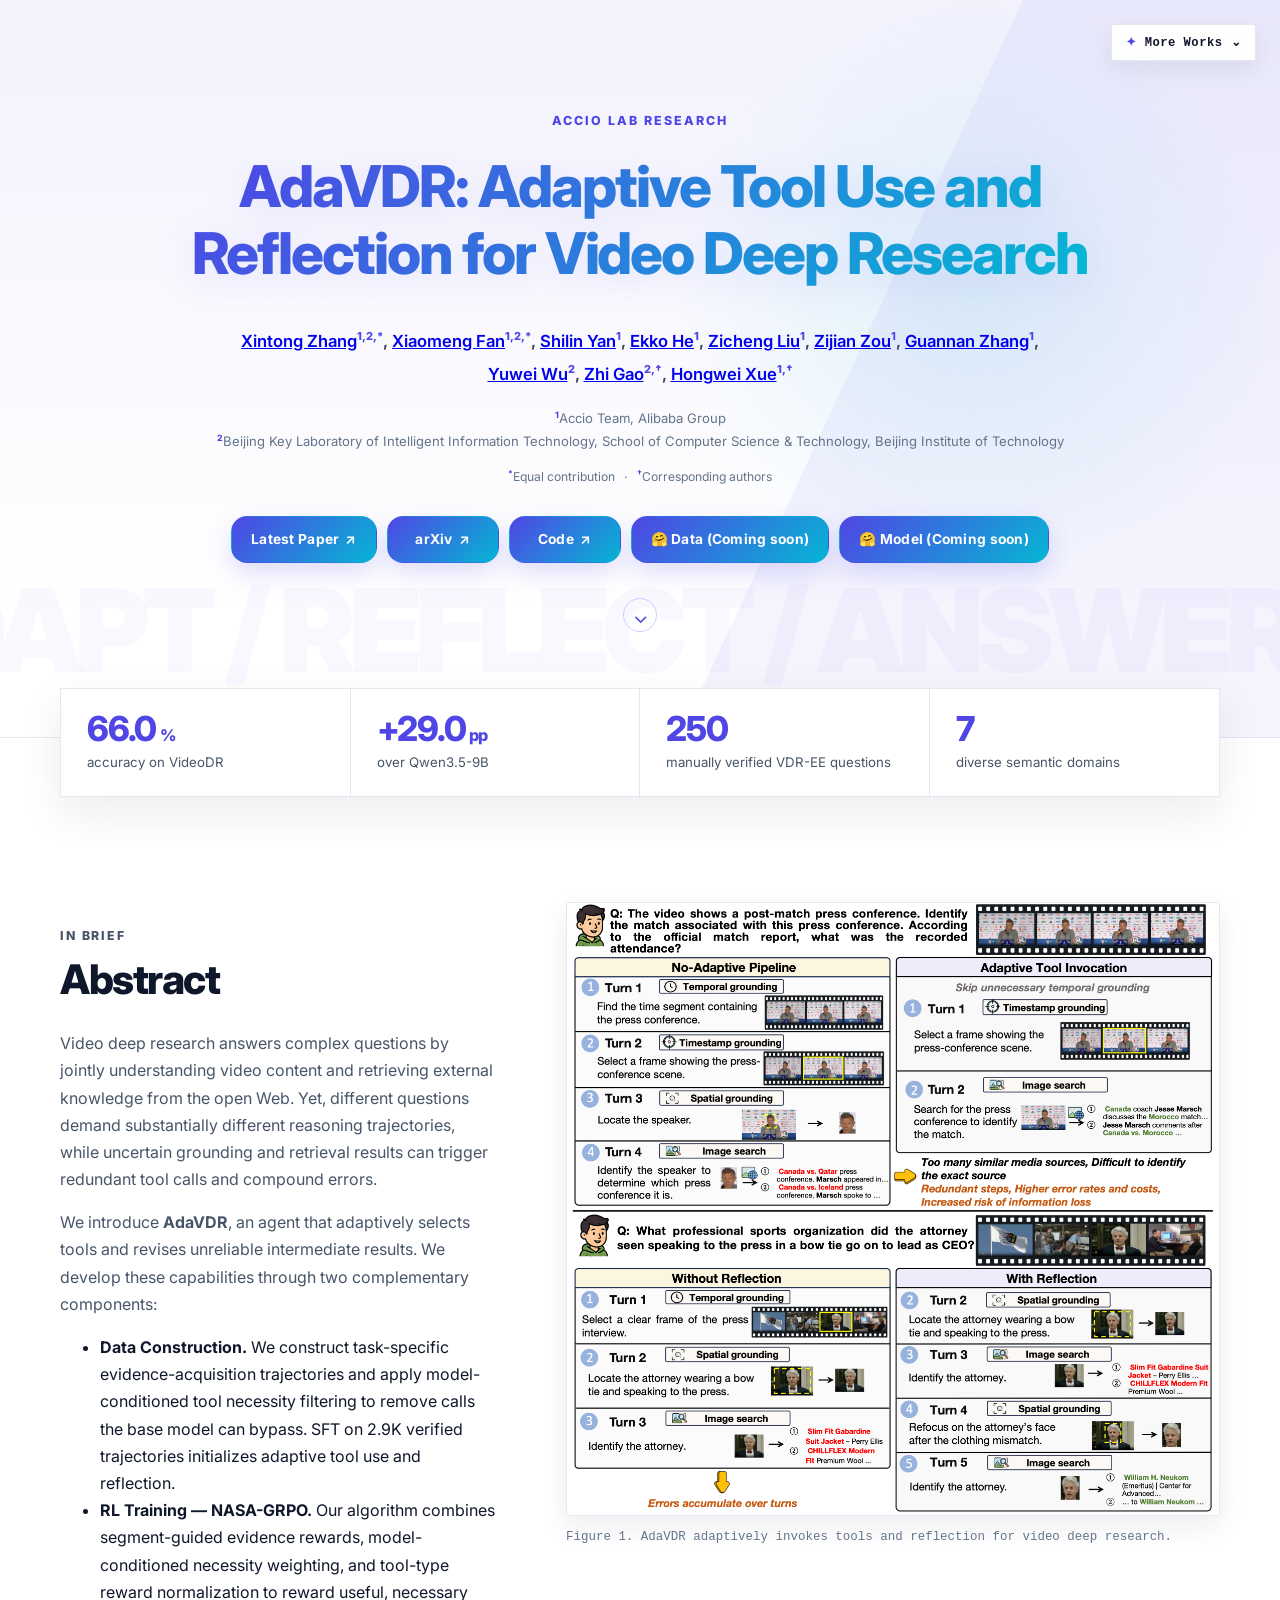
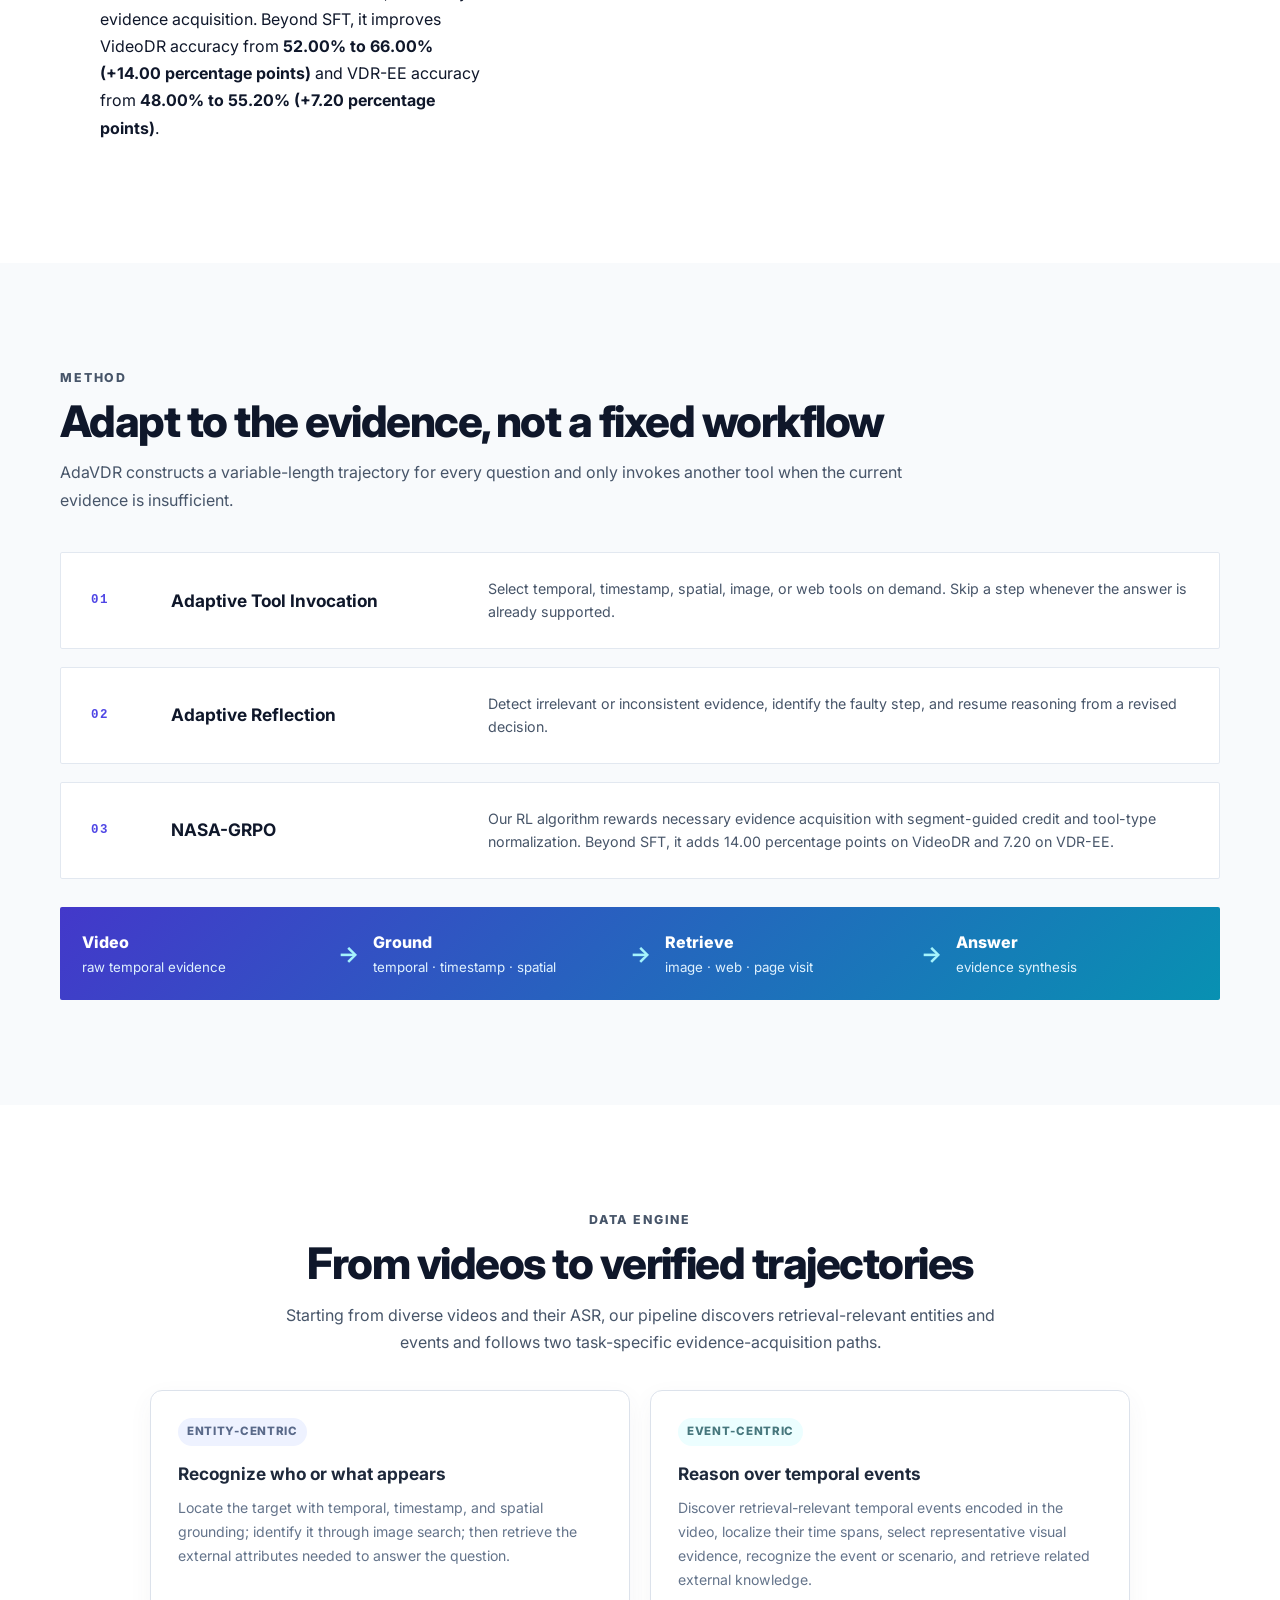
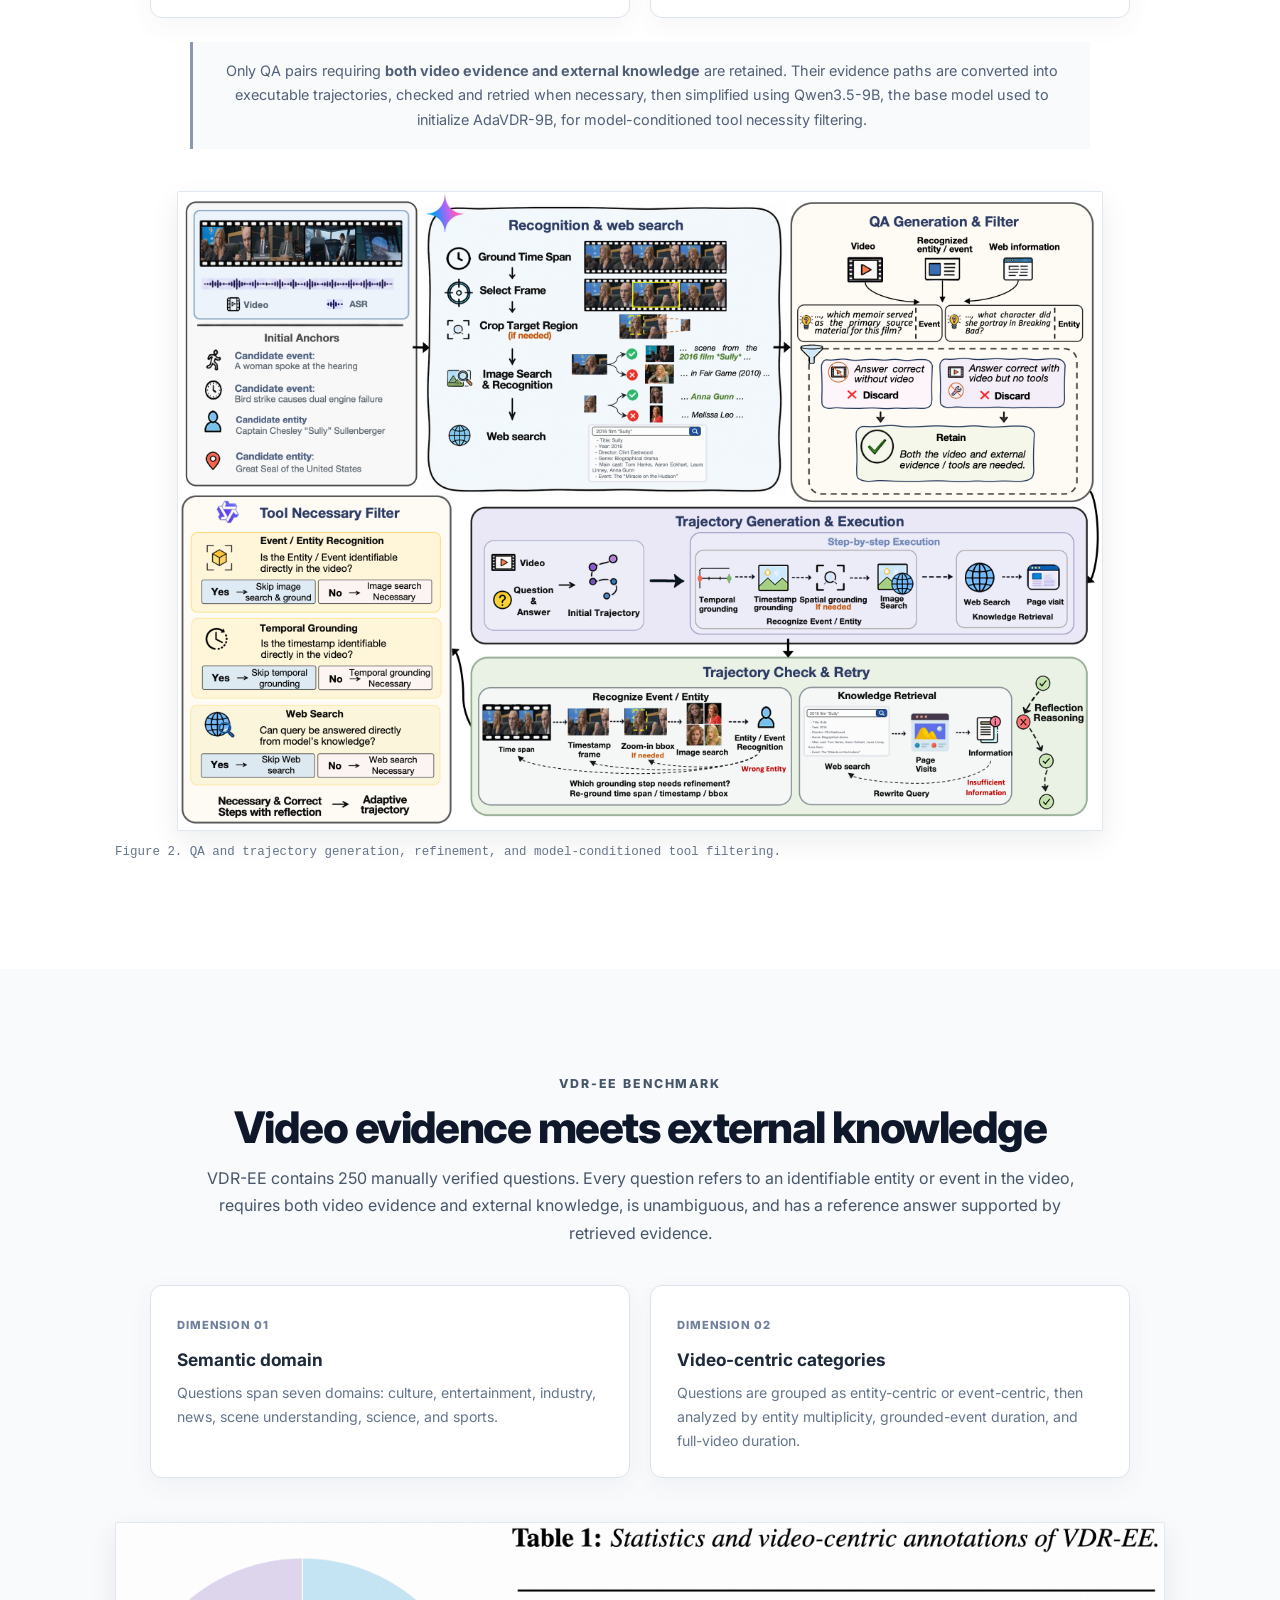
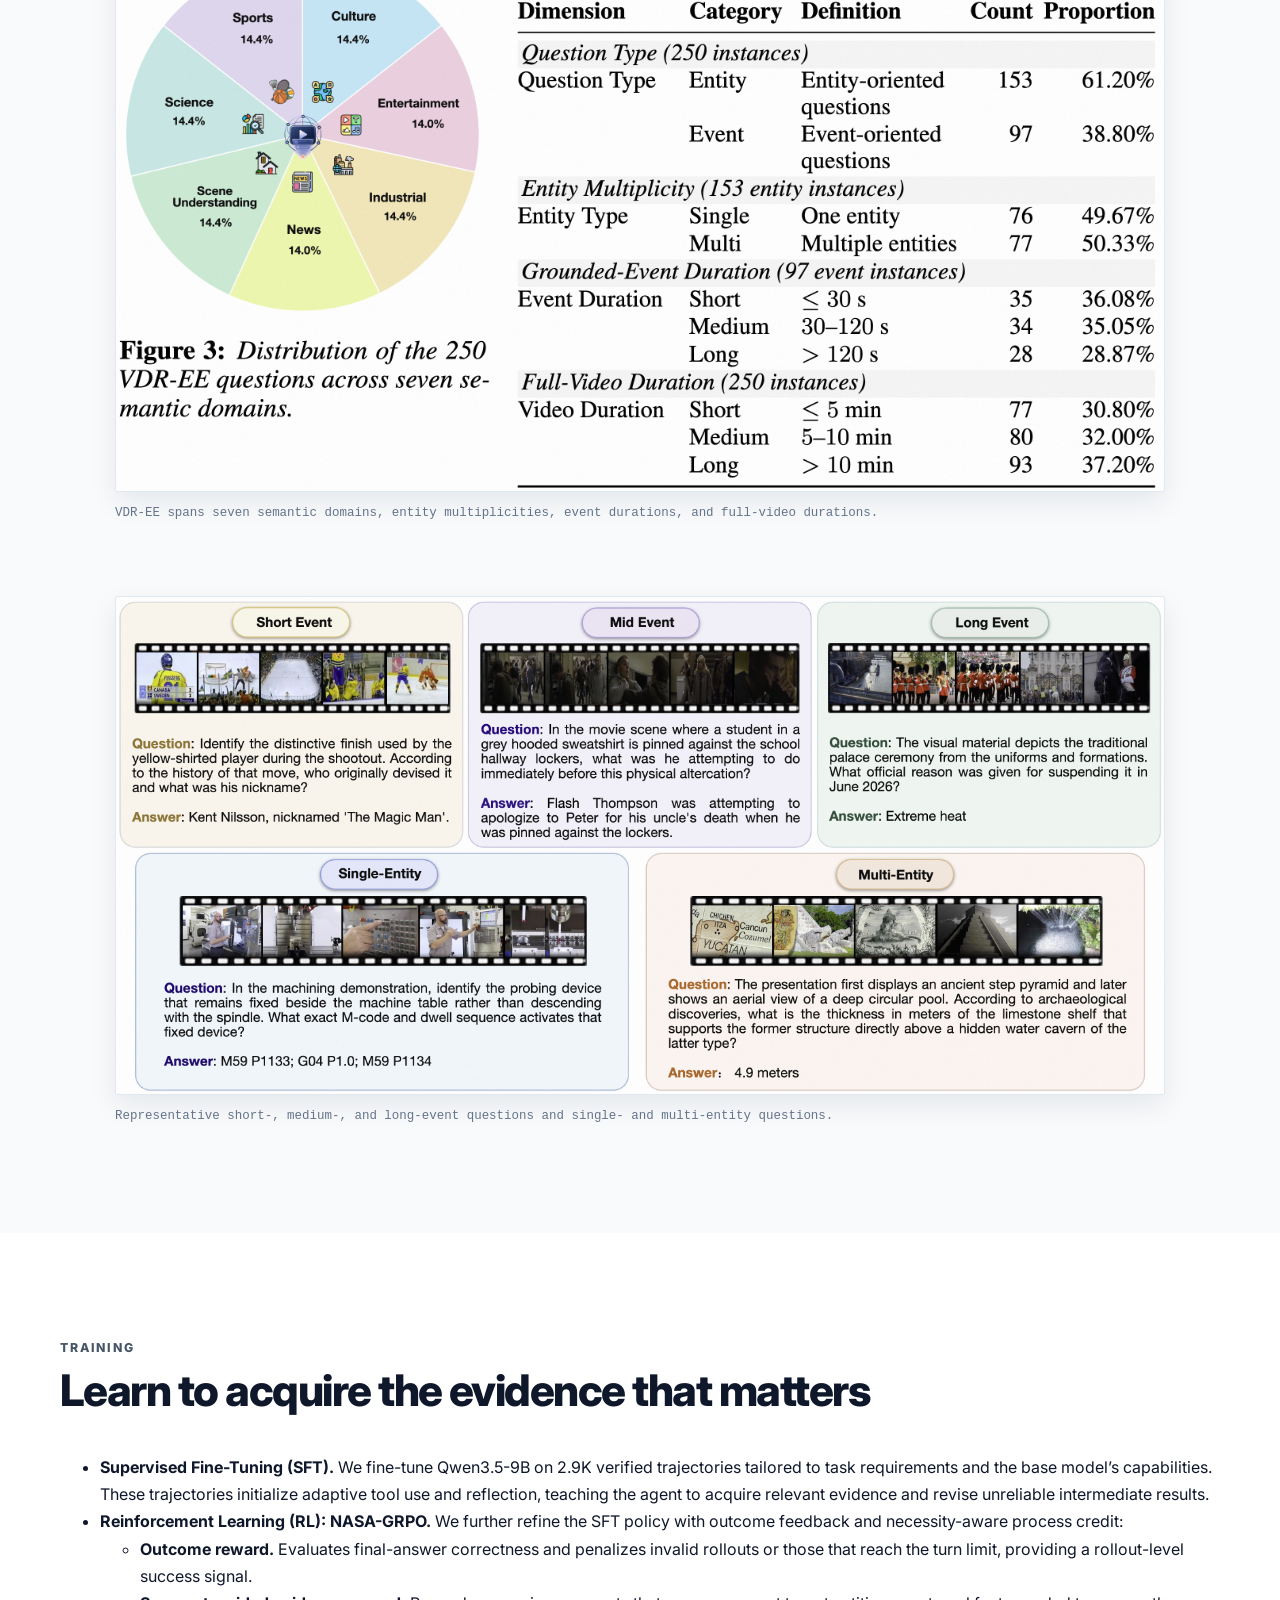
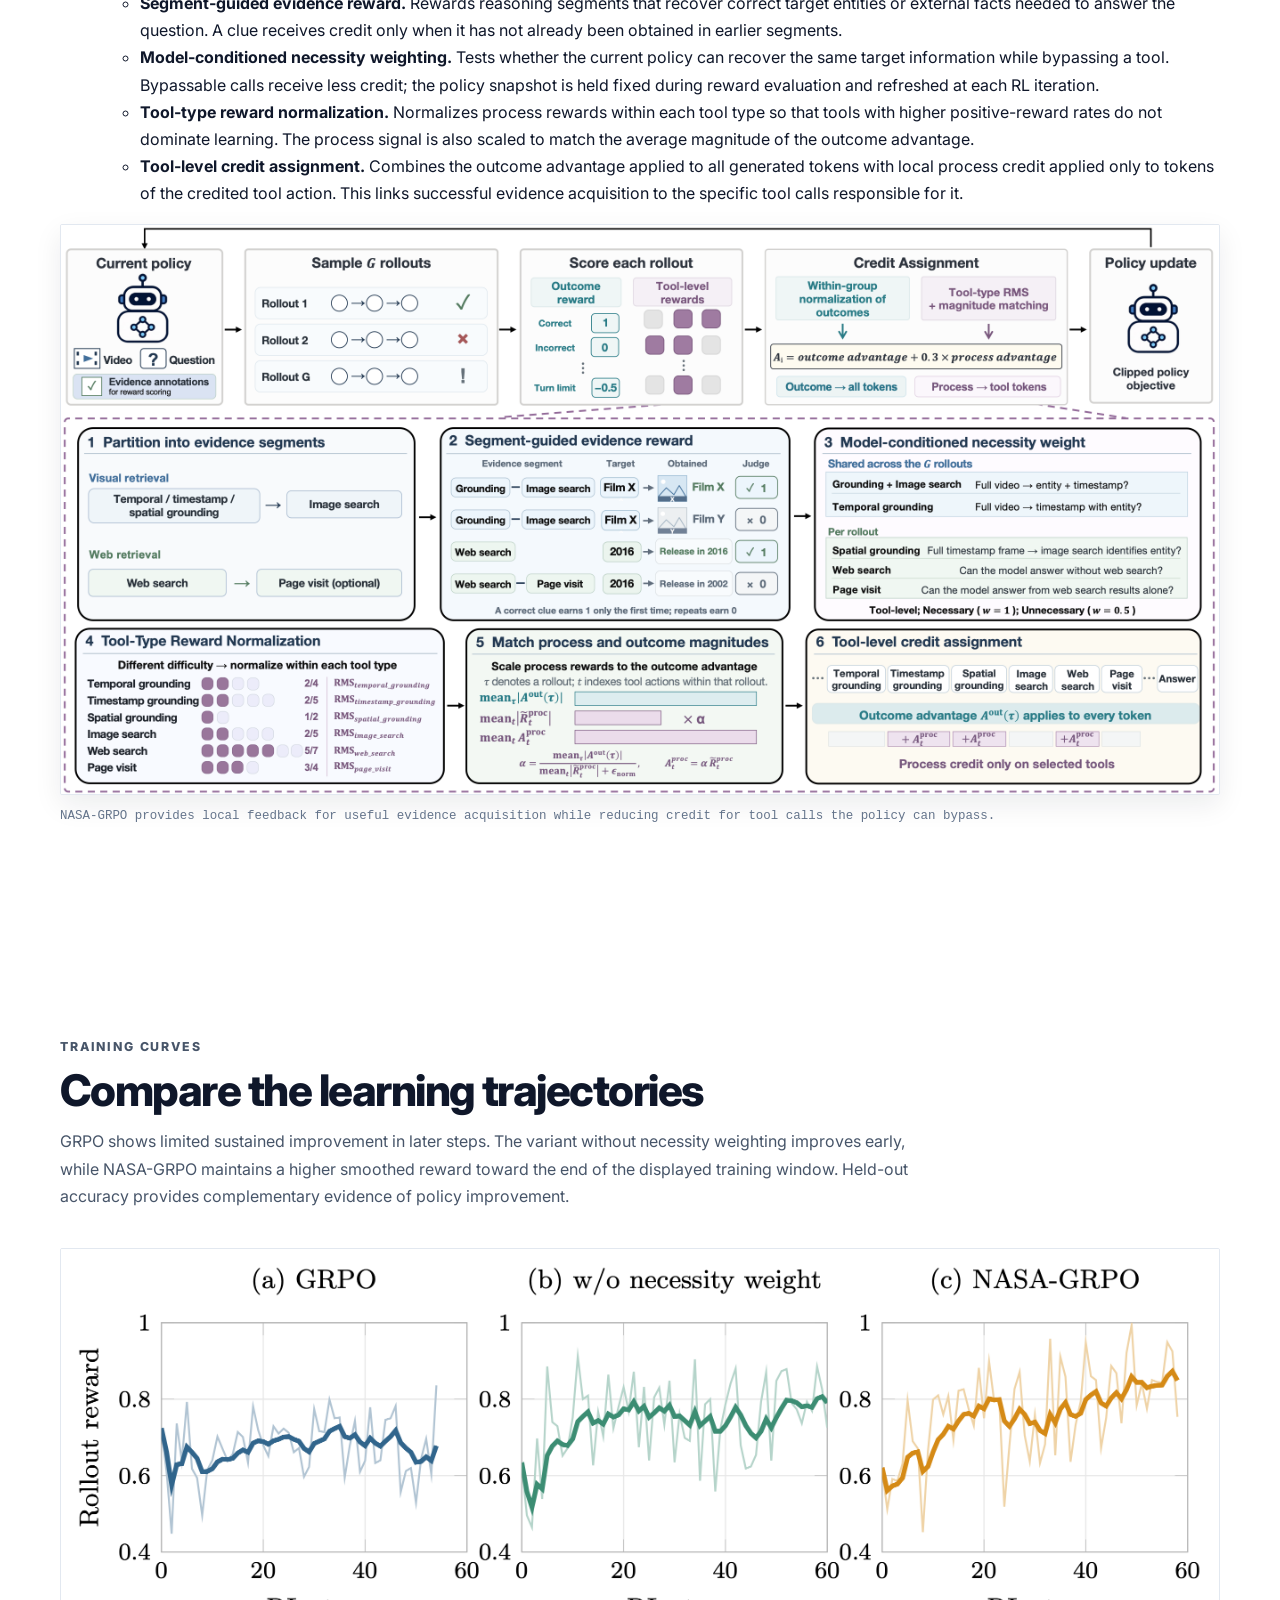
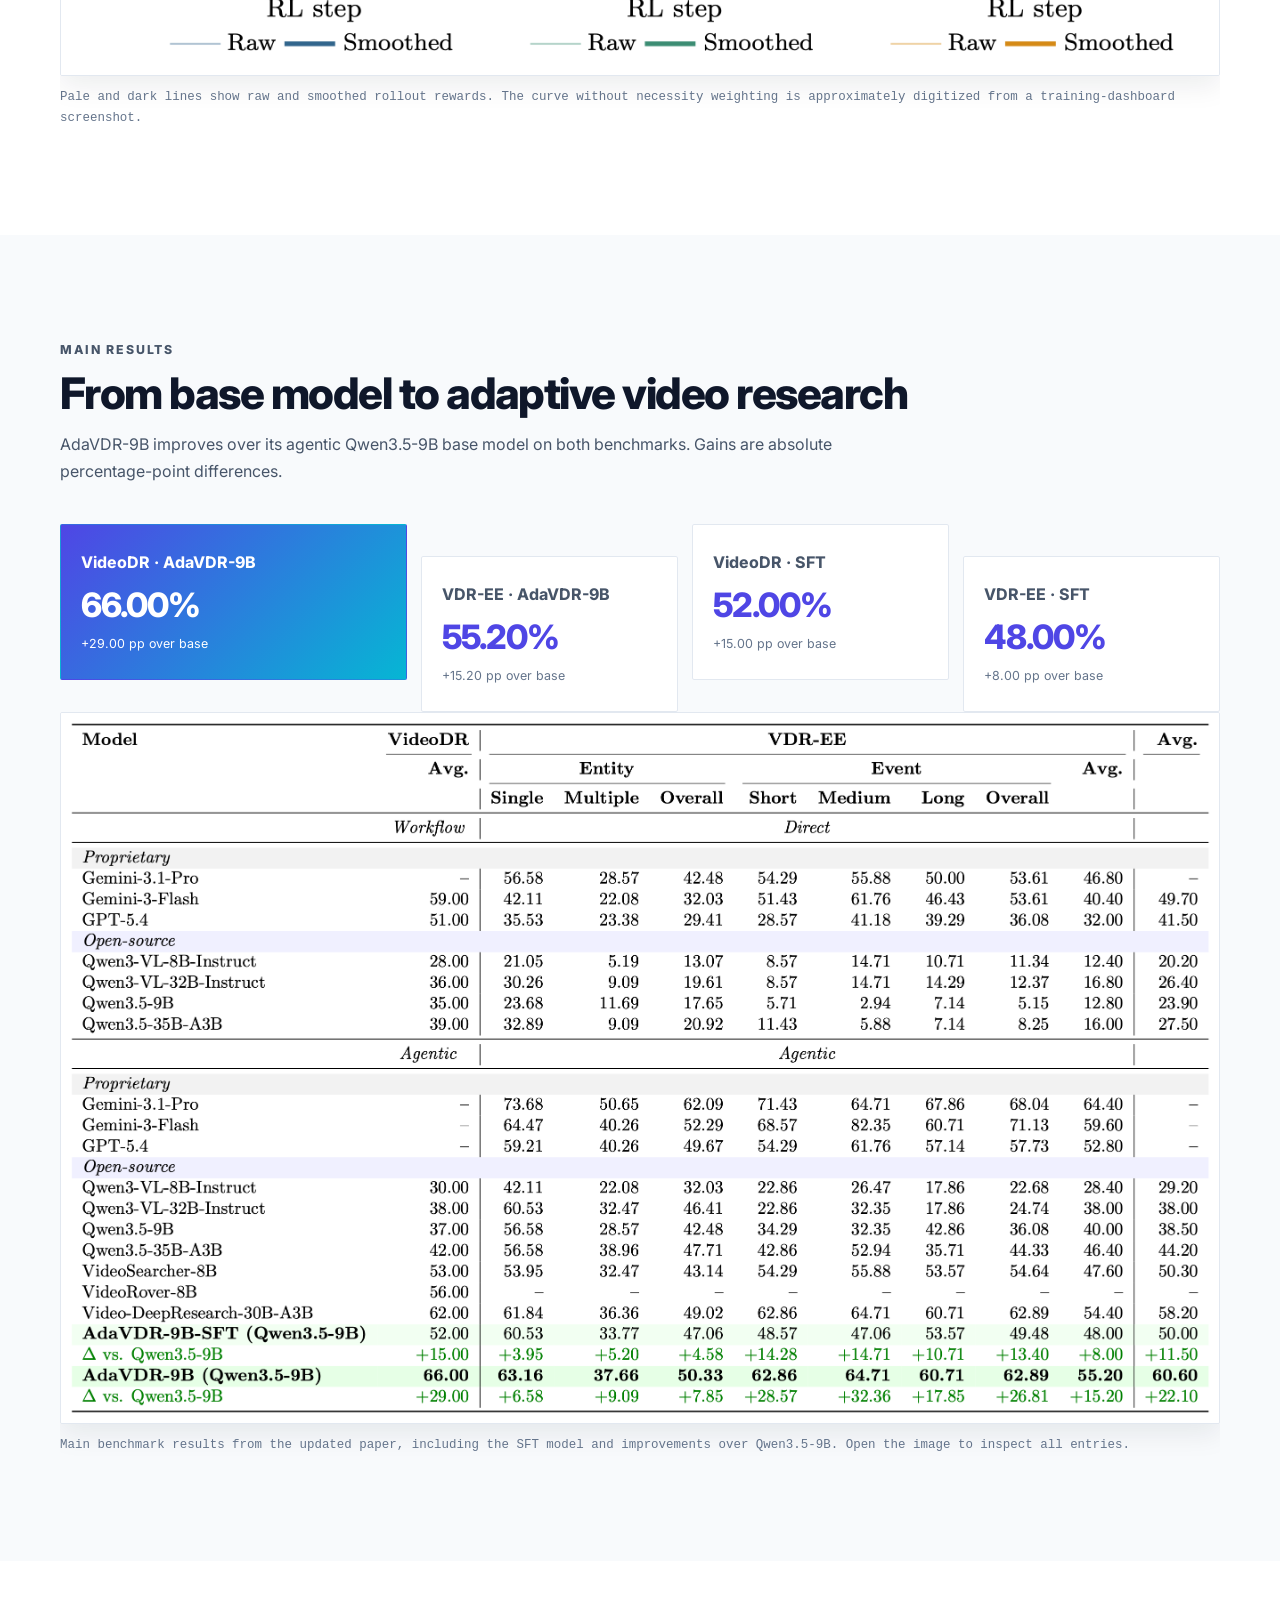
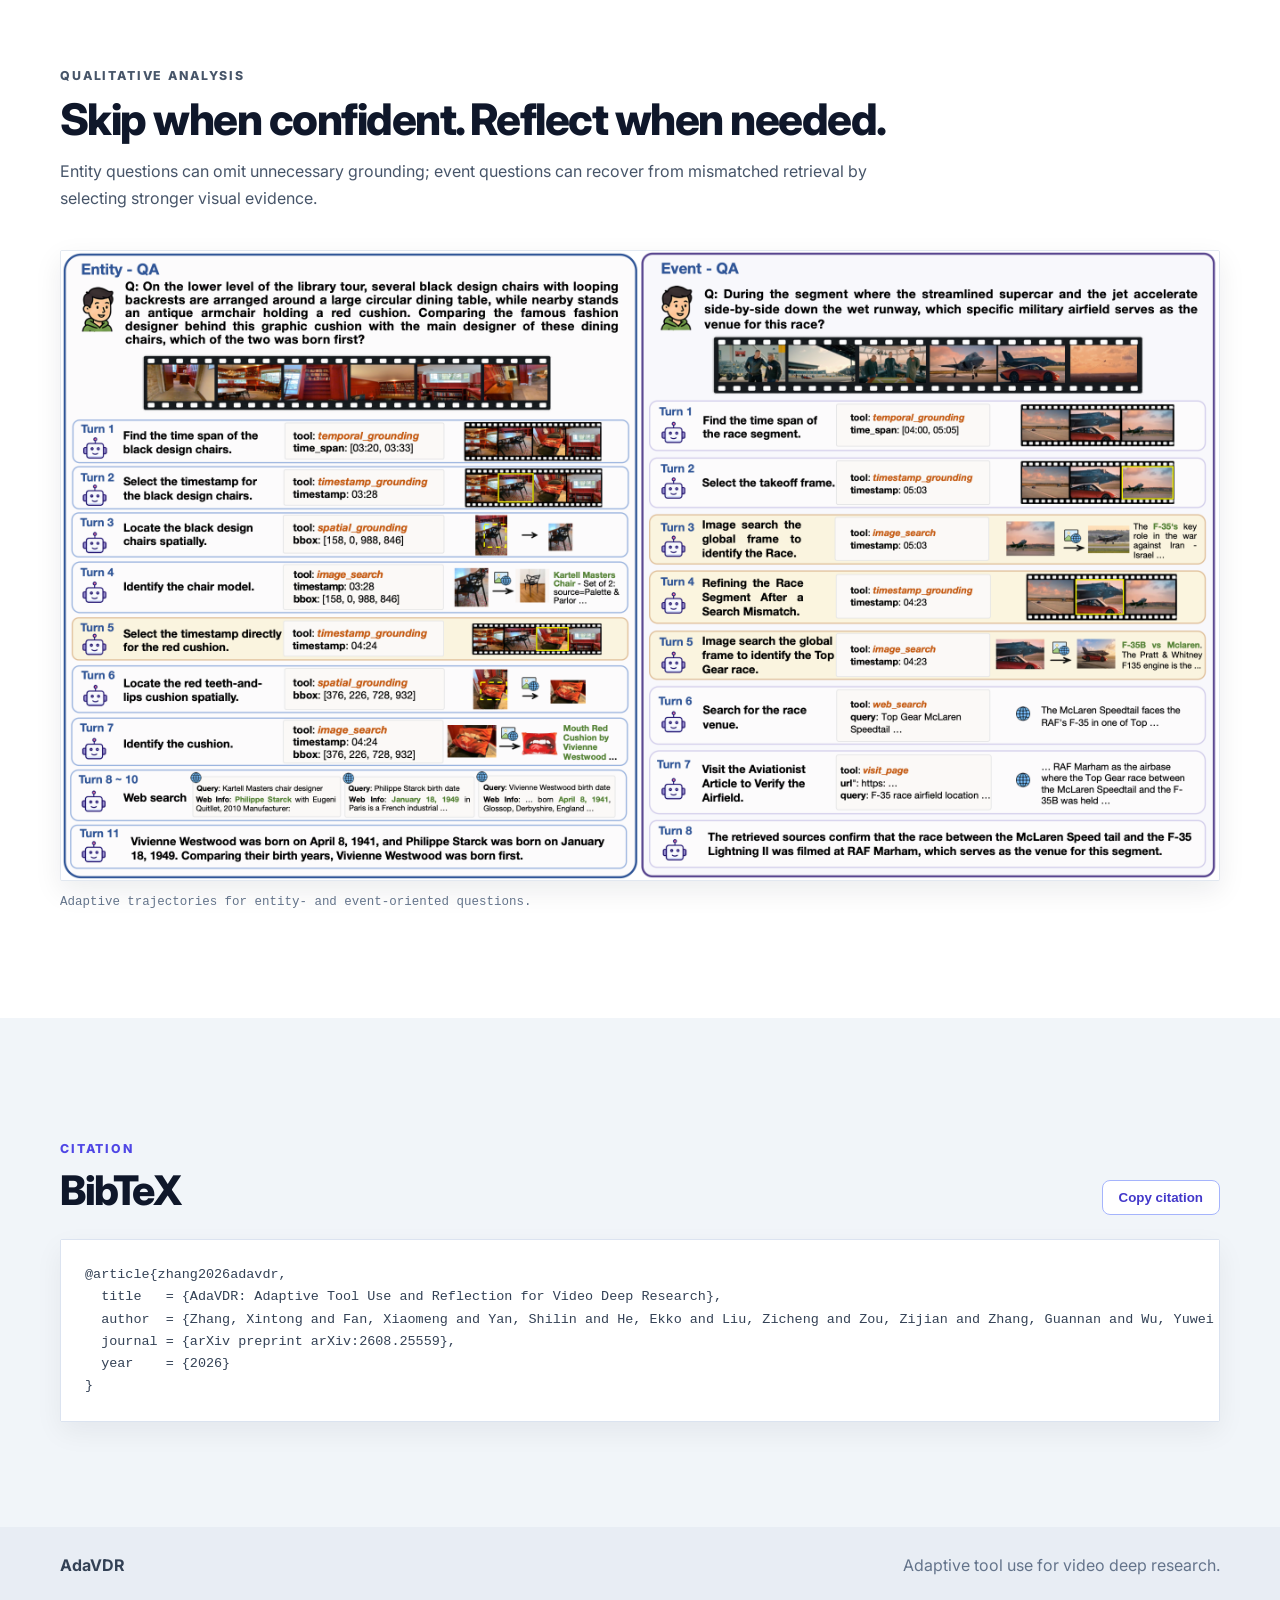
==== commit 133078fa: "Organize overview around data construction and RL training" ====
--- a/AdaVDR/index.html
+++ b/AdaVDR/index.html
@@ -105,13 +105,11 @@
             external knowledge from the open Web. Yet, different questions demand substantially different reasoning
             trajectories, while uncertain grounding and retrieval results can trigger redundant tool calls and compound
             errors.</p>
-          <p>We introduce <strong>AdaVDR</strong>, an adaptive video deep research agent with <em>adaptive tool
-              invocation</em> and <em>adaptive reflection</em>. The agent chooses tools according to the question, its
-            video understanding ability, internal knowledge, and accumulated evidence. When evidence is unreliable, it
-            selectively backtracks to repair the responsible grounding or retrieval step.</p>
-          <p>Our data construction pipeline produces adaptive trajectories with model-conditioned tool necessity filtering, and supervised fine-tuning initializes adaptive tool use and reflection.</p>
-          <p><strong>NASA-GRPO is our reinforcement learning algorithm for further strengthening adaptive tool use.</strong> It combines segment-guided evidence rewards, model-conditioned necessity weighting, and tool-type reward normalization to credit useful evidence acquisition while reducing credit for tool calls the current policy can bypass.</p>
-          <p><strong>NASA-GRPO delivers substantial improvements beyond SFT:</strong> VideoDR accuracy increases from <strong>52.00% to 66.00% (+14.00 percentage points)</strong>, and VDR-EE accuracy increases from <strong>48.00% to 55.20% (+7.20 percentage points)</strong>. The final model gains 29.00 and 15.20 percentage points over the agentic Qwen3.5-9B base, respectively.</p>
+          <p>We introduce <strong>AdaVDR</strong>, an agent that adaptively selects tools and revises unreliable intermediate results. We develop these capabilities through two complementary components:</p>
+          <ul>
+            <li><strong>Data Construction.</strong> We construct task-specific evidence-acquisition trajectories and apply model-conditioned tool necessity filtering to remove calls the base model can bypass. SFT on 2.9K verified trajectories initializes adaptive tool use and reflection.</li>
+            <li><strong>RL Training — NASA-GRPO.</strong> Our algorithm combines segment-guided evidence rewards, model-conditioned necessity weighting, and tool-type reward normalization to reward useful, necessary evidence acquisition. Beyond SFT, it improves VideoDR accuracy from <strong>52.00% to 66.00% (+14.00 percentage points)</strong> and VDR-EE accuracy from <strong>48.00% to 55.20% (+7.20 percentage points)</strong>.</li>
+          </ul>
         </div>
         <figure class="paper-figure paper-figure--hero">
           <img src="assets/overview.png" alt="AdaVDR overview showing adaptive tool invocation and reflection">
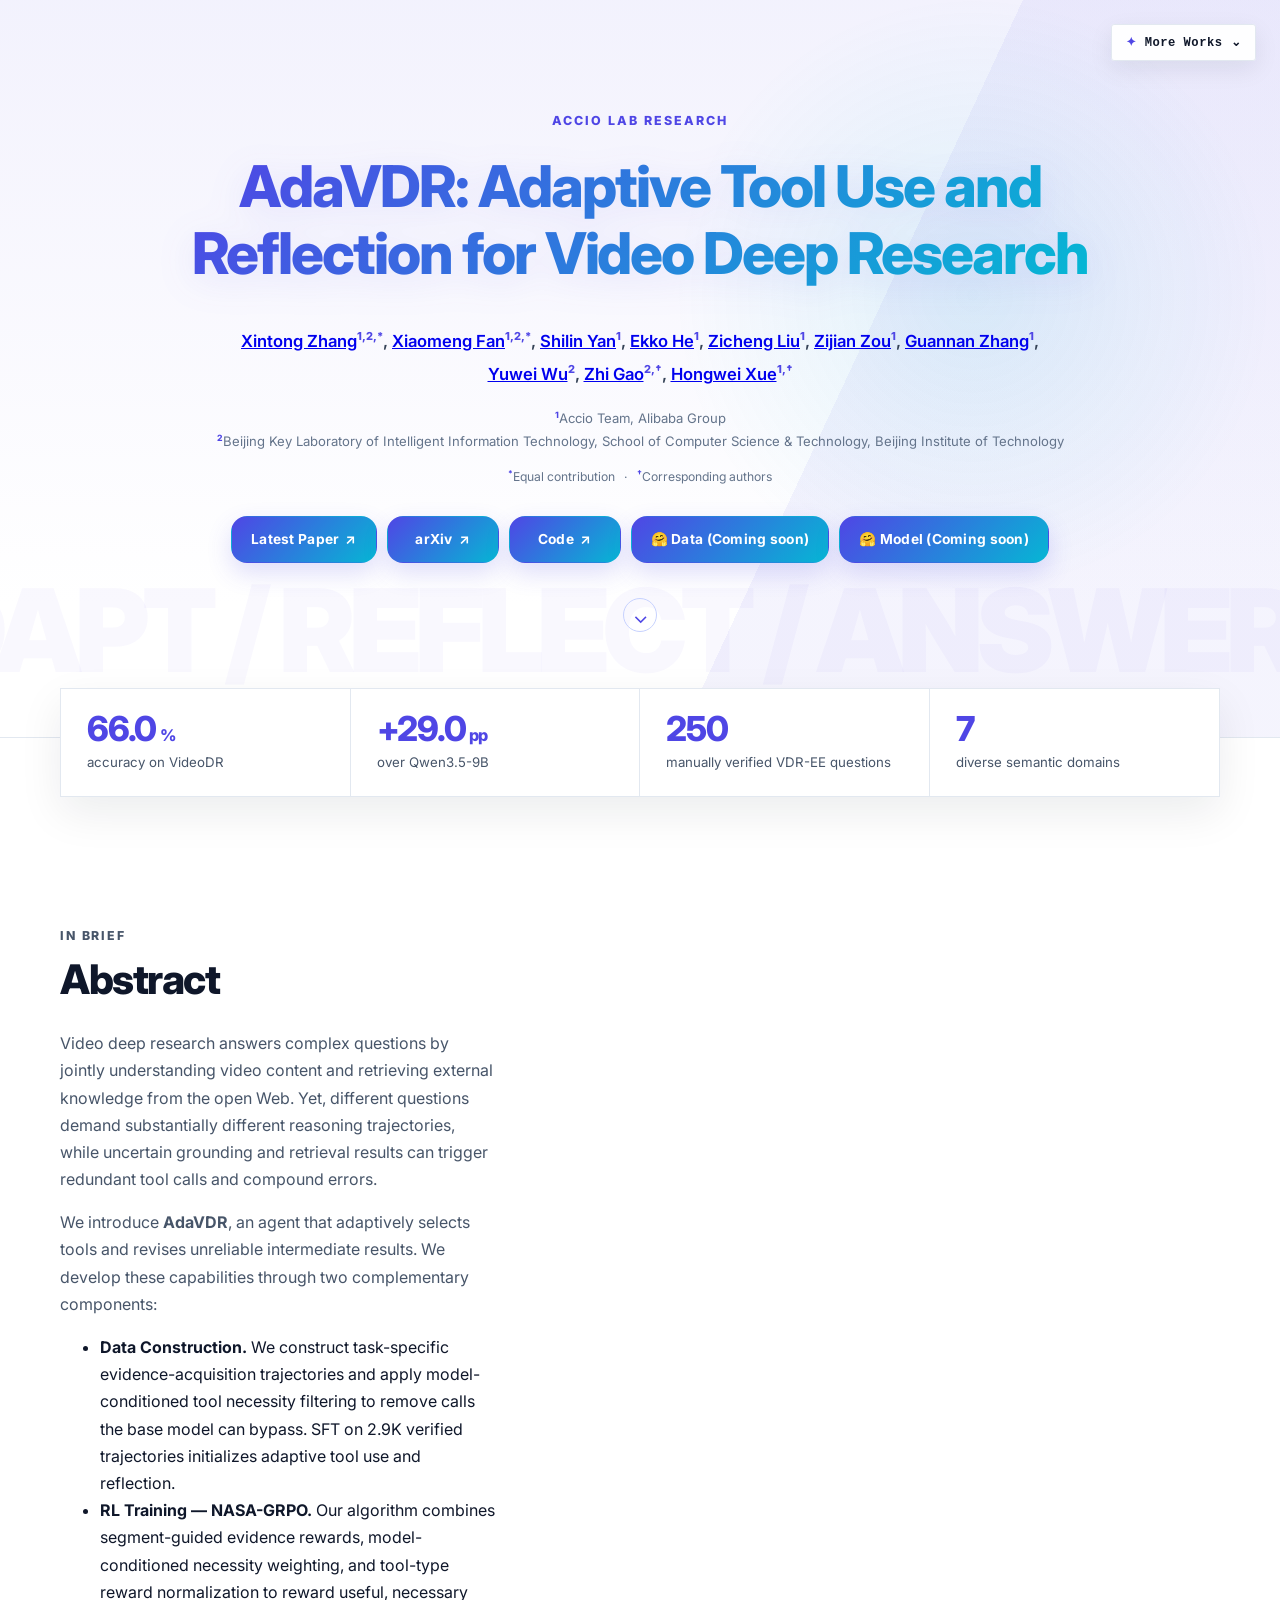
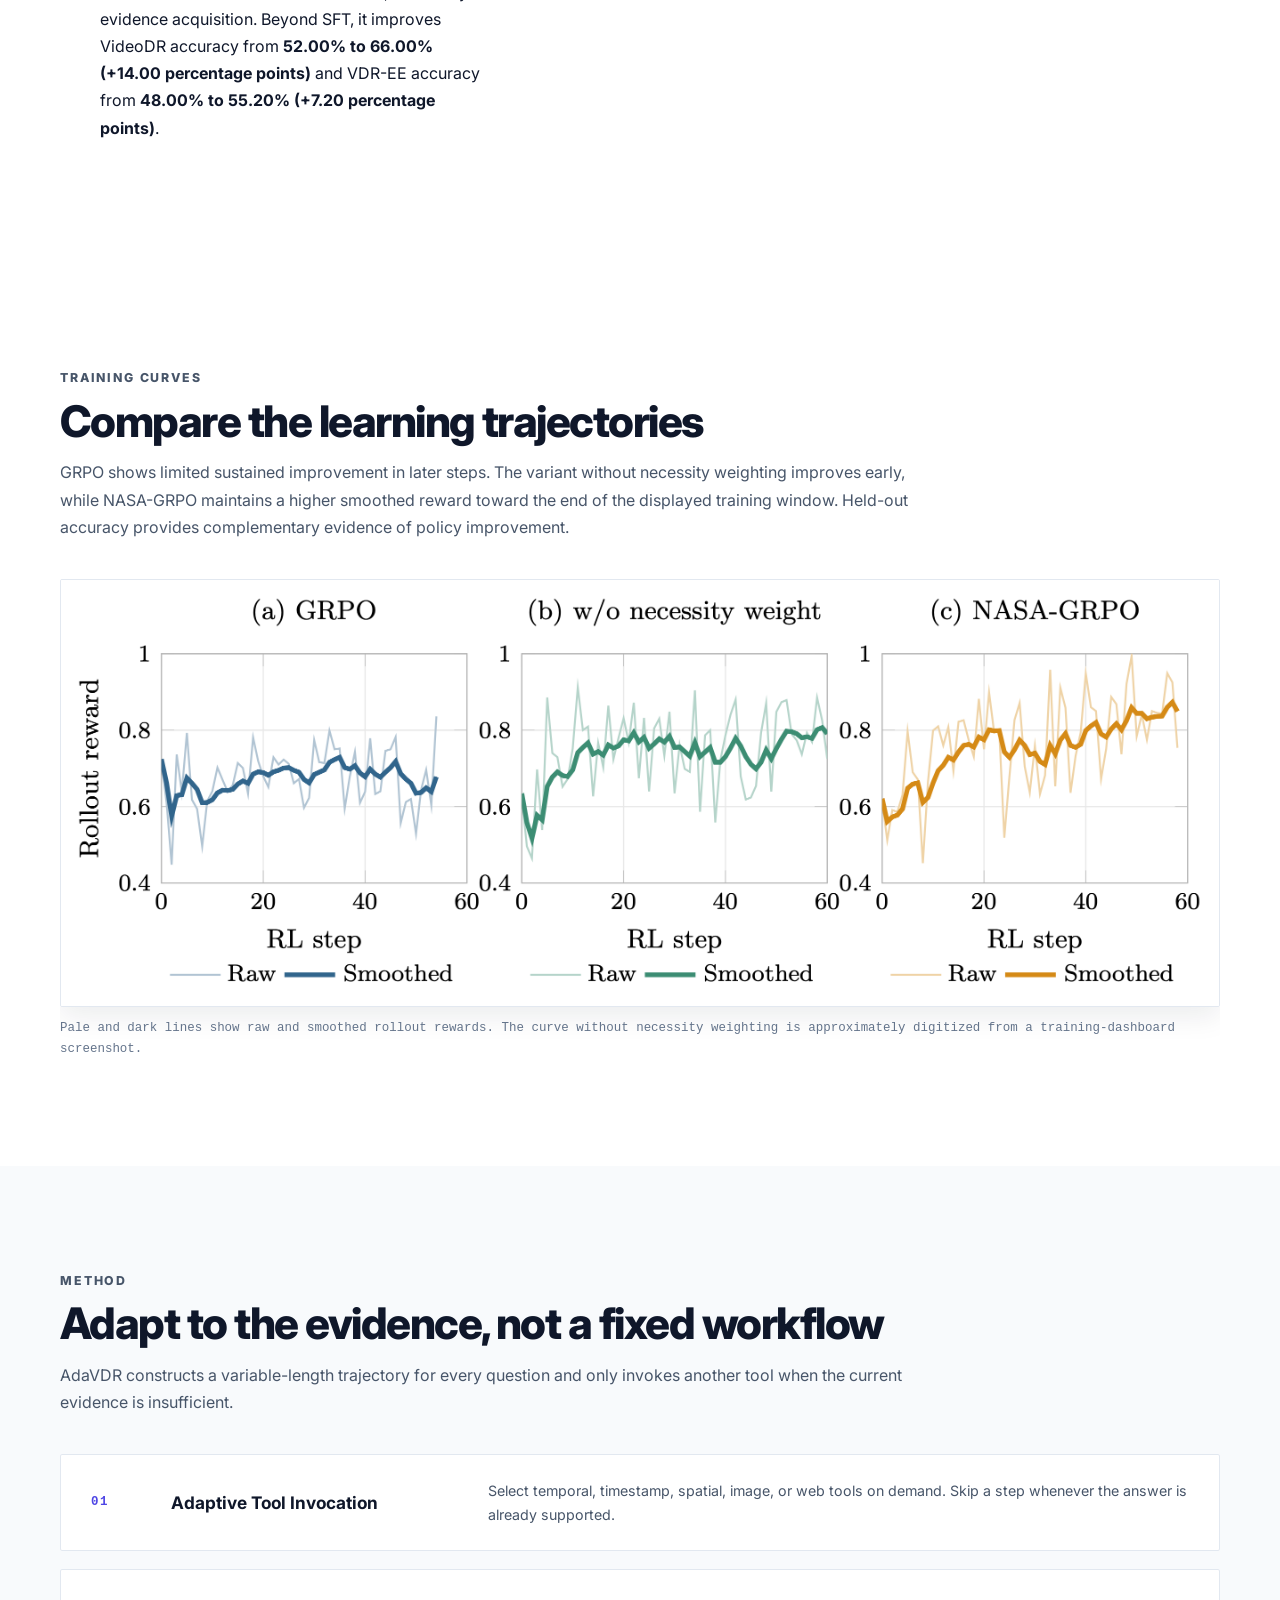
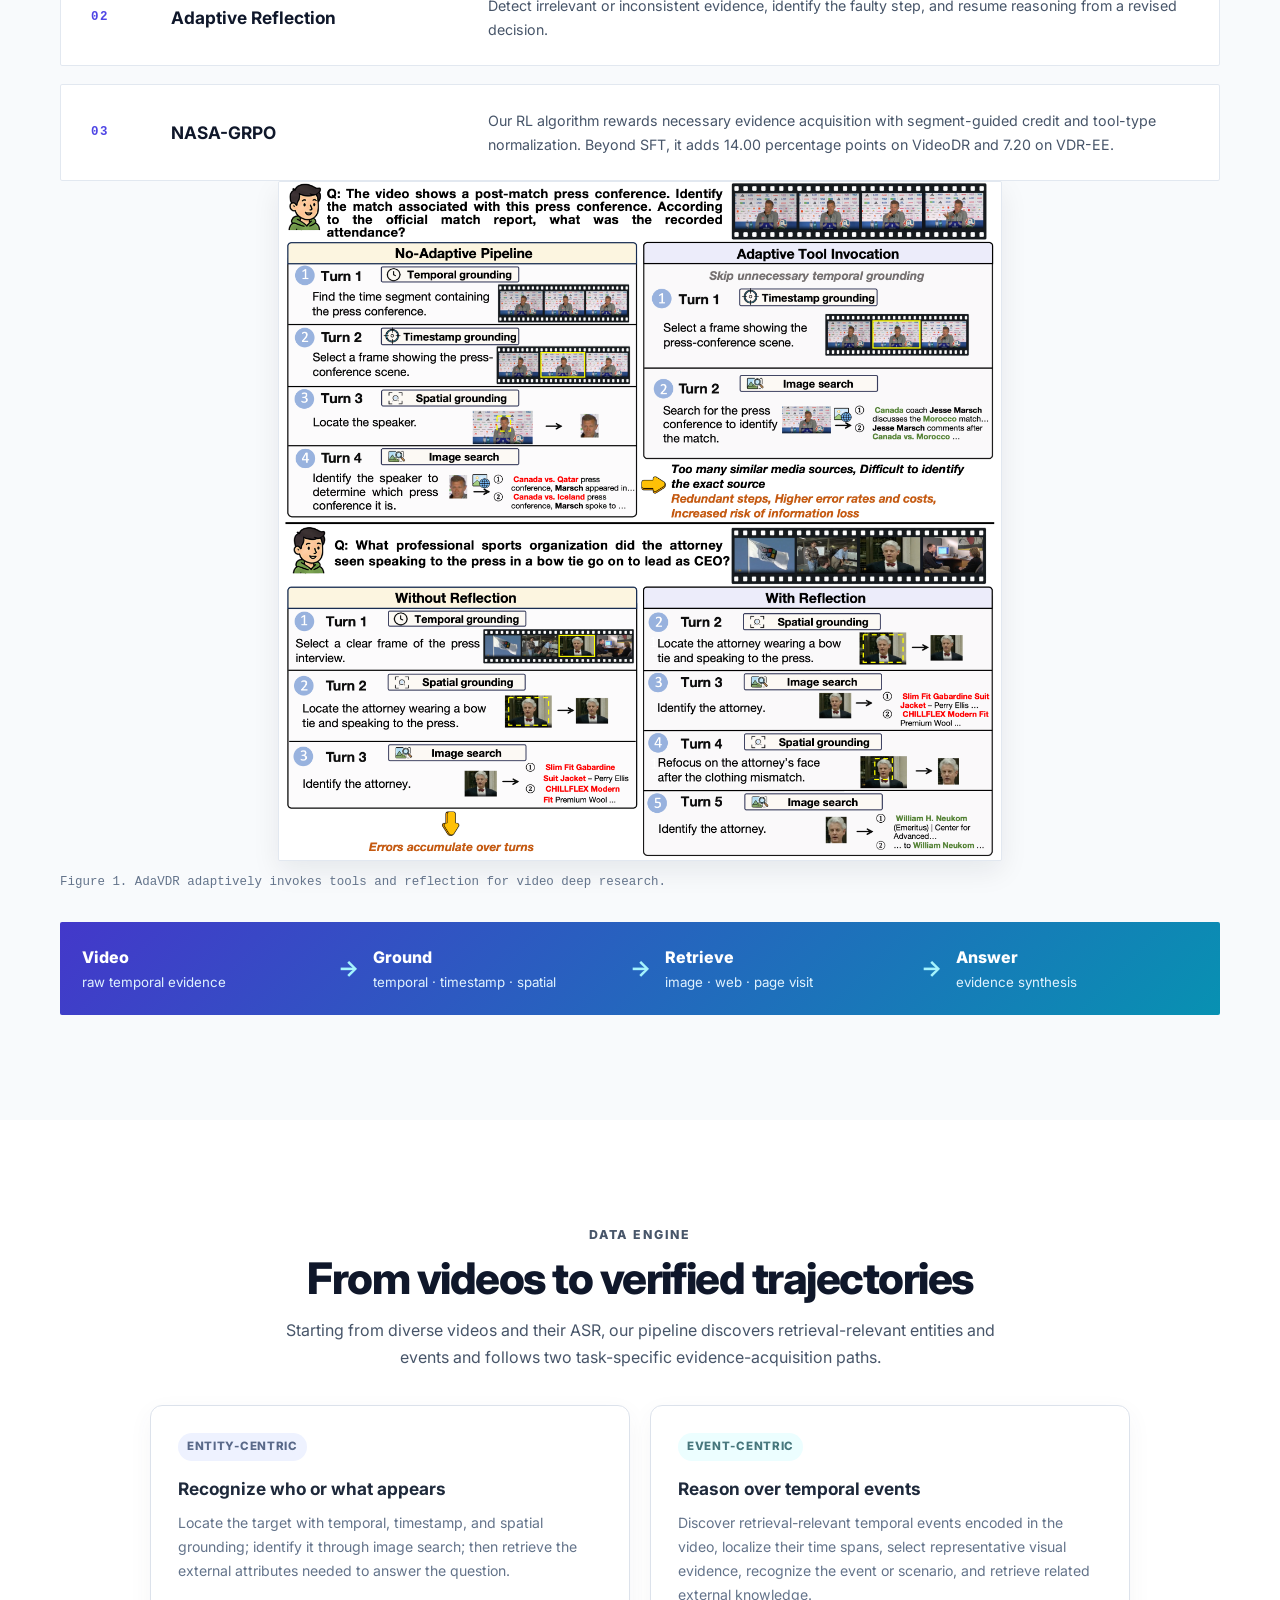
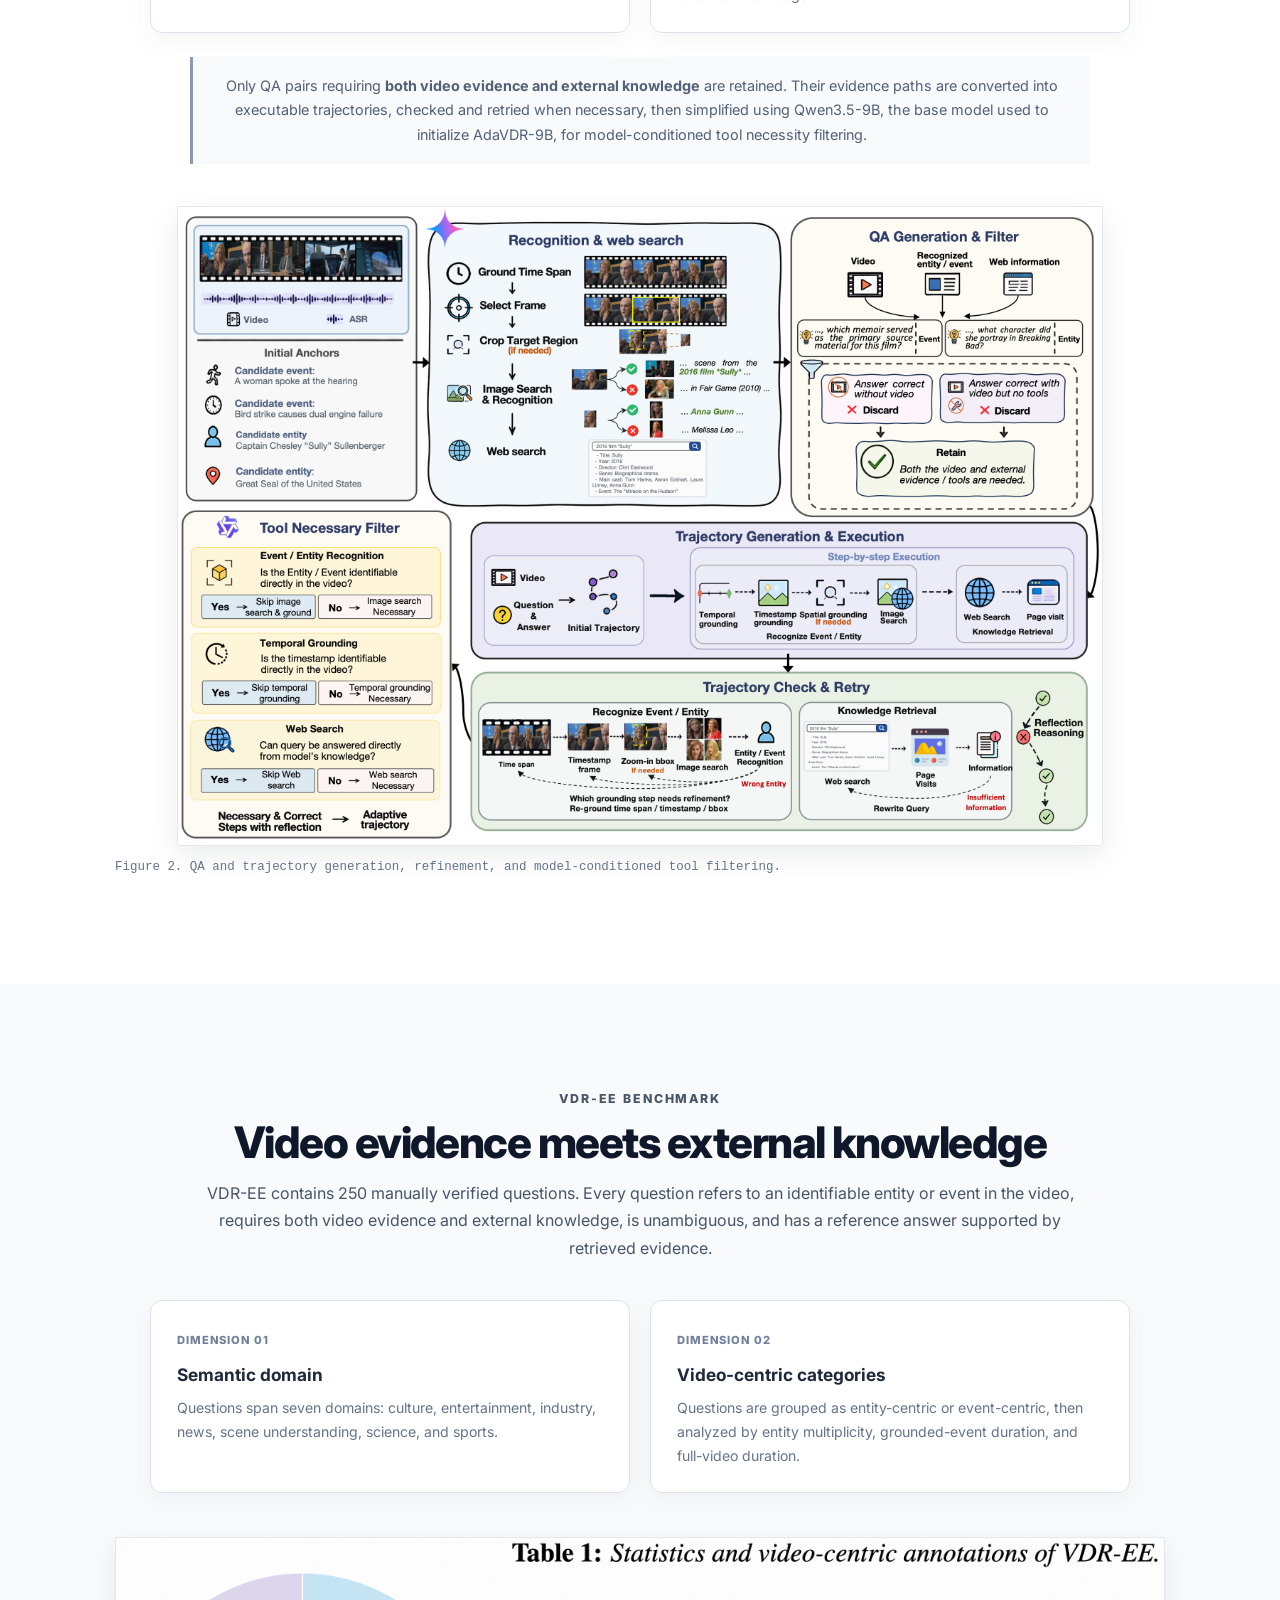
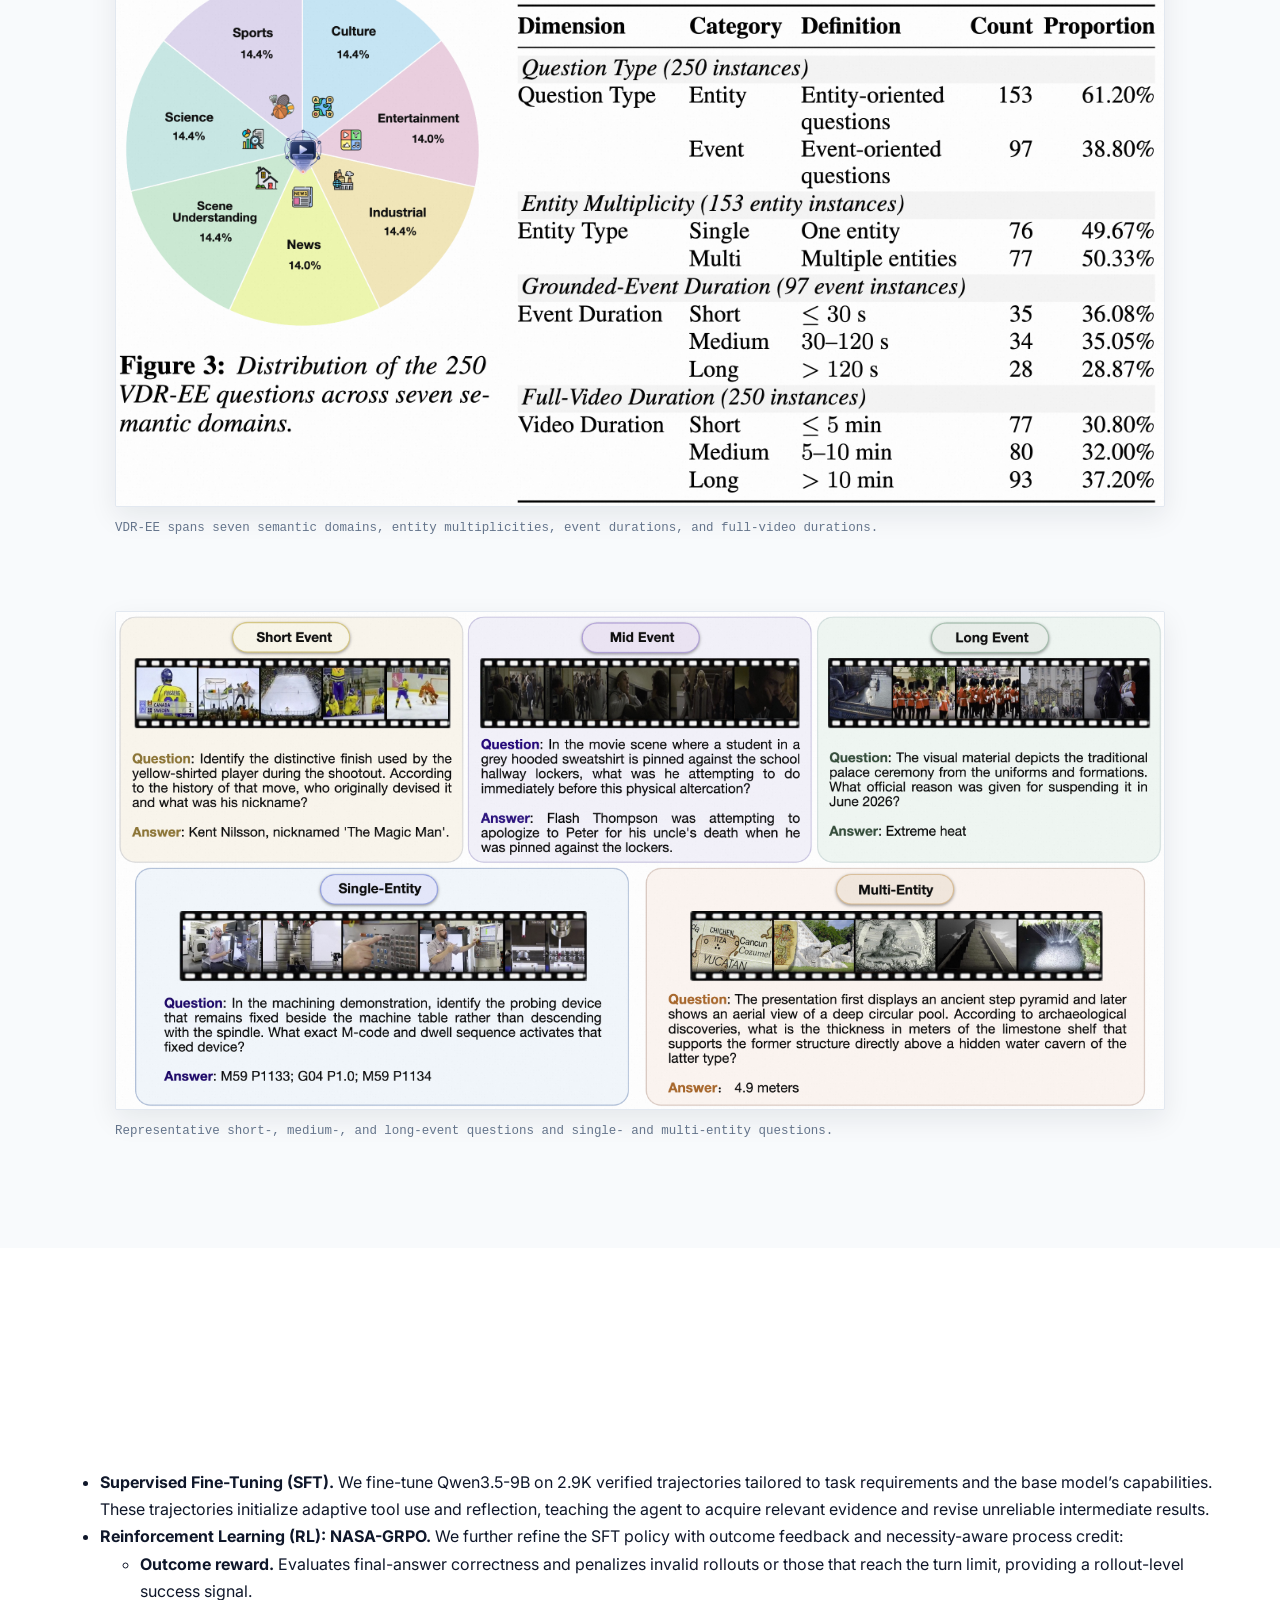
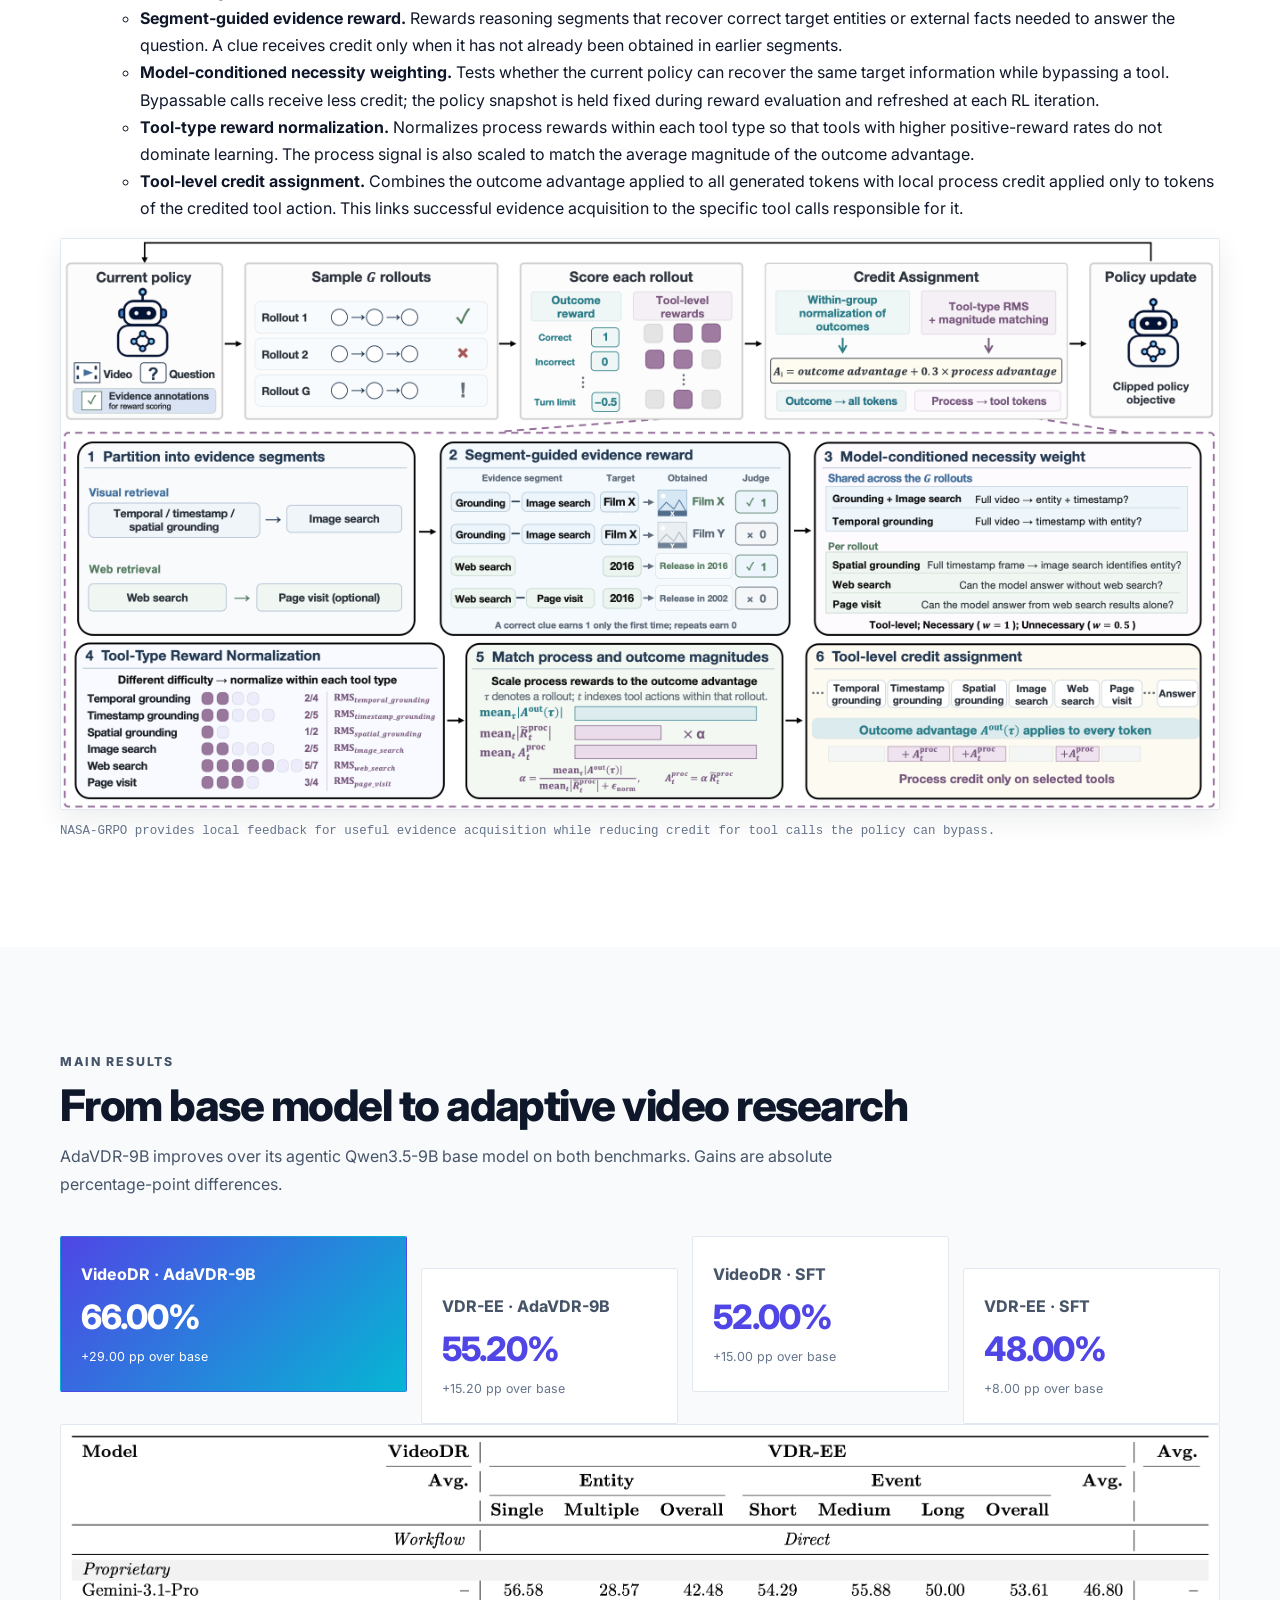
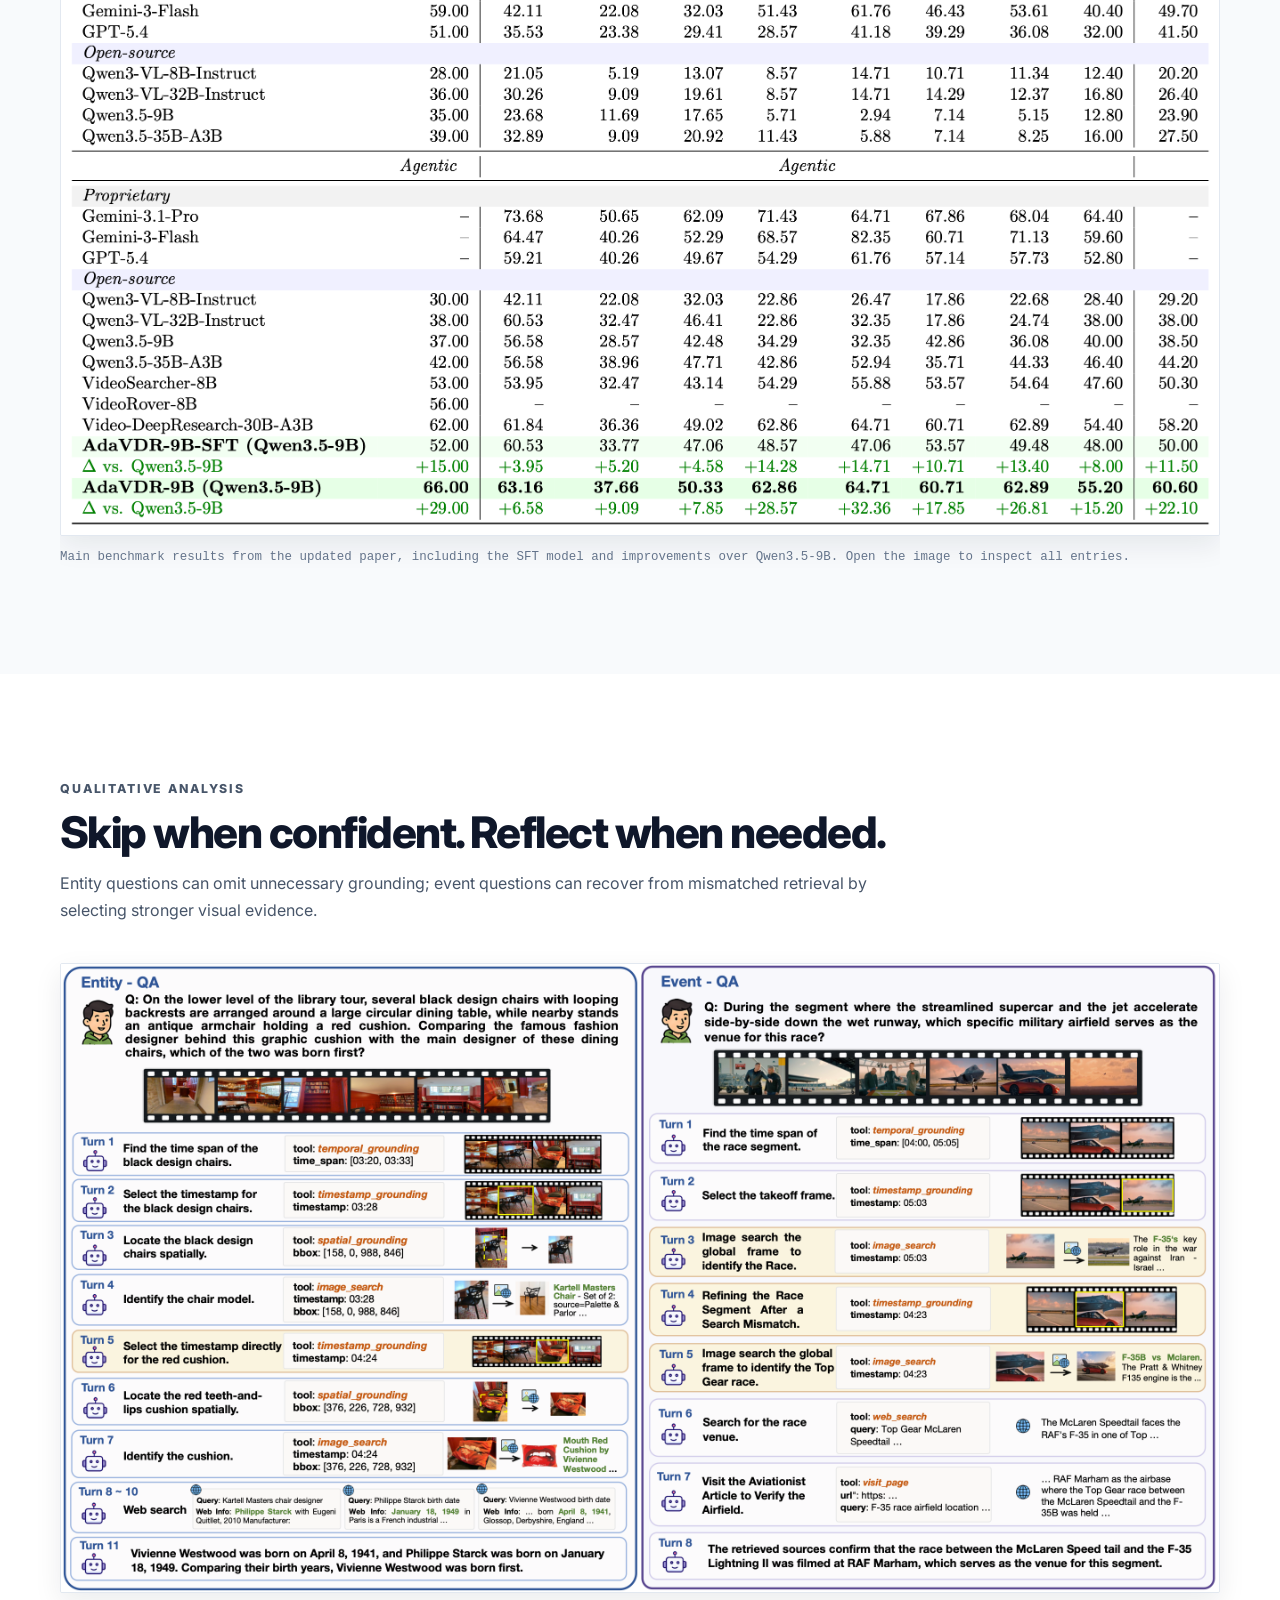
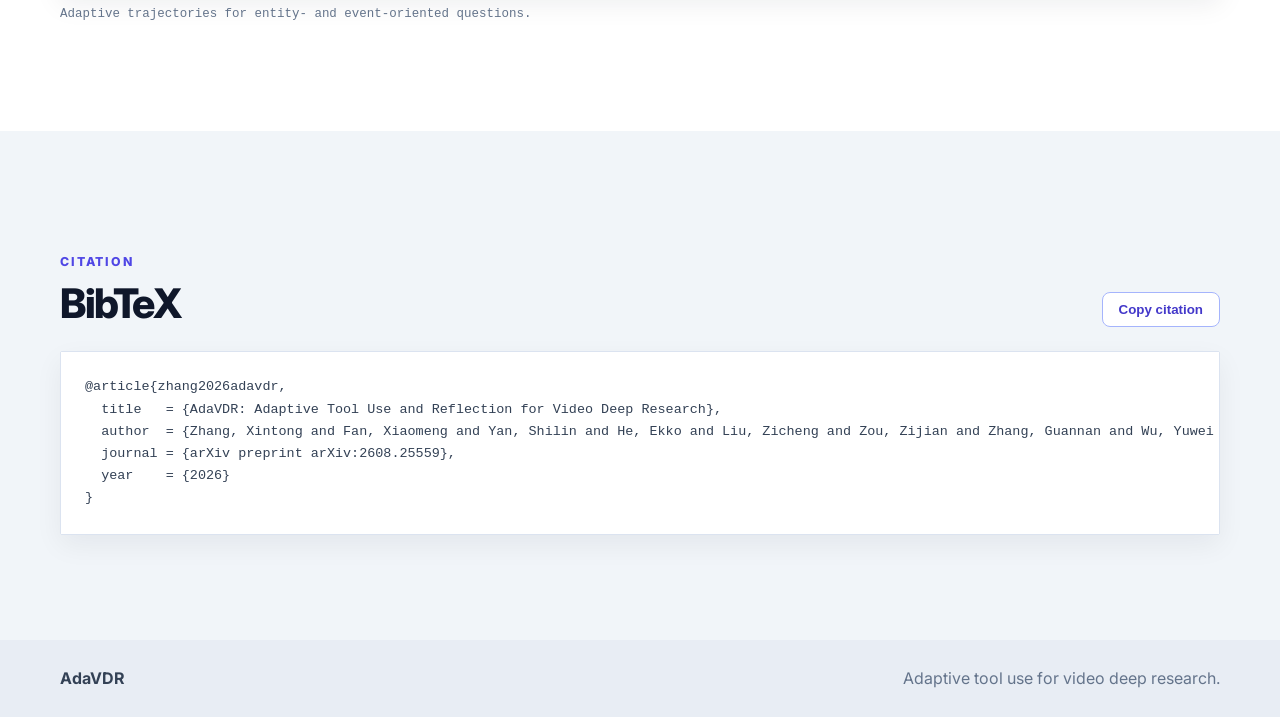
==== commit 171cd5d8: "Place curves after RL overview and teaser after agent description" ====
--- a/AdaVDR/index.html
+++ b/AdaVDR/index.html
@@ -111,10 +111,14 @@
             <li><strong>RL Training — NASA-GRPO.</strong> Our algorithm combines segment-guided evidence rewards, model-conditioned necessity weighting, and tool-type reward normalization to reward useful, necessary evidence acquisition. Beyond SFT, it improves VideoDR accuracy from <strong>52.00% to 66.00% (+14.00 percentage points)</strong> and VDR-EE accuracy from <strong>48.00% to 55.20% (+7.20 percentage points)</strong>.</li>
           </ul>
         </div>
-        <figure class="paper-figure paper-figure--hero">
-          <img src="assets/overview.png" alt="AdaVDR overview showing adaptive tool invocation and reflection">
-          <figcaption>Figure 1. AdaVDR adaptively invokes tools and reflection for video deep research.</figcaption>
-        </figure>
+
+      </div>
+    </section>
+
+    <section class="section" id="training-curves">
+      <div class="container">
+        <div class="section-intro"><p class="kicker">Training Curves</p><h2>Compare the learning trajectories</h2><p>GRPO shows limited sustained improvement in later steps. The variant without necessity weighting improves early, while NASA-GRPO maintains a higher smoothed reward toward the end of the displayed training window. Held-out accuracy provides complementary evidence of policy improvement.</p></div>
+        <figure class="paper-figure paper-figure--wide scroll-figure"><img src="assets/training_curves.png" alt="Three training curves: GRPO, without necessity weight, and NASA-GRPO"><figcaption>Pale and dark lines show raw and smoothed rollout rewards. The curve without necessity weighting is approximately digitized from a training-dashboard screenshot.</figcaption></figure>
       </div>
     </section>
 
@@ -142,6 +146,10 @@
             <p>Our RL algorithm rewards necessary evidence acquisition with segment-guided credit and tool-type normalization. Beyond SFT, it adds 14.00 percentage points on VideoDR and 7.20 on VDR-EE.</p>
           </article>
         </div>
+        <figure class="paper-figure paper-figure--hero">
+          <img src="assets/overview.png" alt="AdaVDR overview showing adaptive tool invocation and reflection">
+          <figcaption>Figure 1. AdaVDR adaptively invokes tools and reflection for video deep research.</figcaption>
+        </figure>
         <div class="tool-flow" aria-label="AdaVDR tool flow">
           <div><span>Video</span><small>raw temporal evidence</small></div><b>→</b>
           <div><span>Ground</span><small>temporal · timestamp · spatial</small></div><b>→</b>
@@ -235,13 +243,6 @@
         <figure class="paper-figure paper-figure--wide"><img src="assets/nasa_grpo.png" alt="NASA-GRPO training: evidence segments, necessity weighting, tool-type normalization, and token-level credit assignment"><figcaption>NASA-GRPO provides local feedback for useful evidence acquisition while reducing credit for tool calls the policy can bypass.</figcaption></figure>
       </div>
     </section>
-    <section class="section" id="training-curves">
-      <div class="container">
-        <div class="section-intro"><p class="kicker">Training Curves</p><h2>Compare the learning trajectories</h2><p>GRPO shows limited sustained improvement in later steps. The variant without necessity weighting improves early, while NASA-GRPO maintains a higher smoothed reward toward the end of the displayed training window. Held-out accuracy provides complementary evidence of policy improvement.</p></div>
-        <figure class="paper-figure paper-figure--wide scroll-figure"><img src="assets/training_curves.png" alt="Three training curves: GRPO, without necessity weight, and NASA-GRPO"><figcaption>Pale and dark lines show raw and smoothed rollout rewards. The curve without necessity weighting is approximately digitized from a training-dashboard screenshot.</figcaption></figure>
-      </div>
-    </section>
-
     <section class="section section--alt" id="results">
       <div class="container">
         <div class="section-intro"><p class="kicker">Main Results</p><h2>From base model to adaptive video research</h2><p>AdaVDR-9B improves over its agentic Qwen3.5-9B base model on both benchmarks. Gains are absolute percentage-point differences.</p></div>
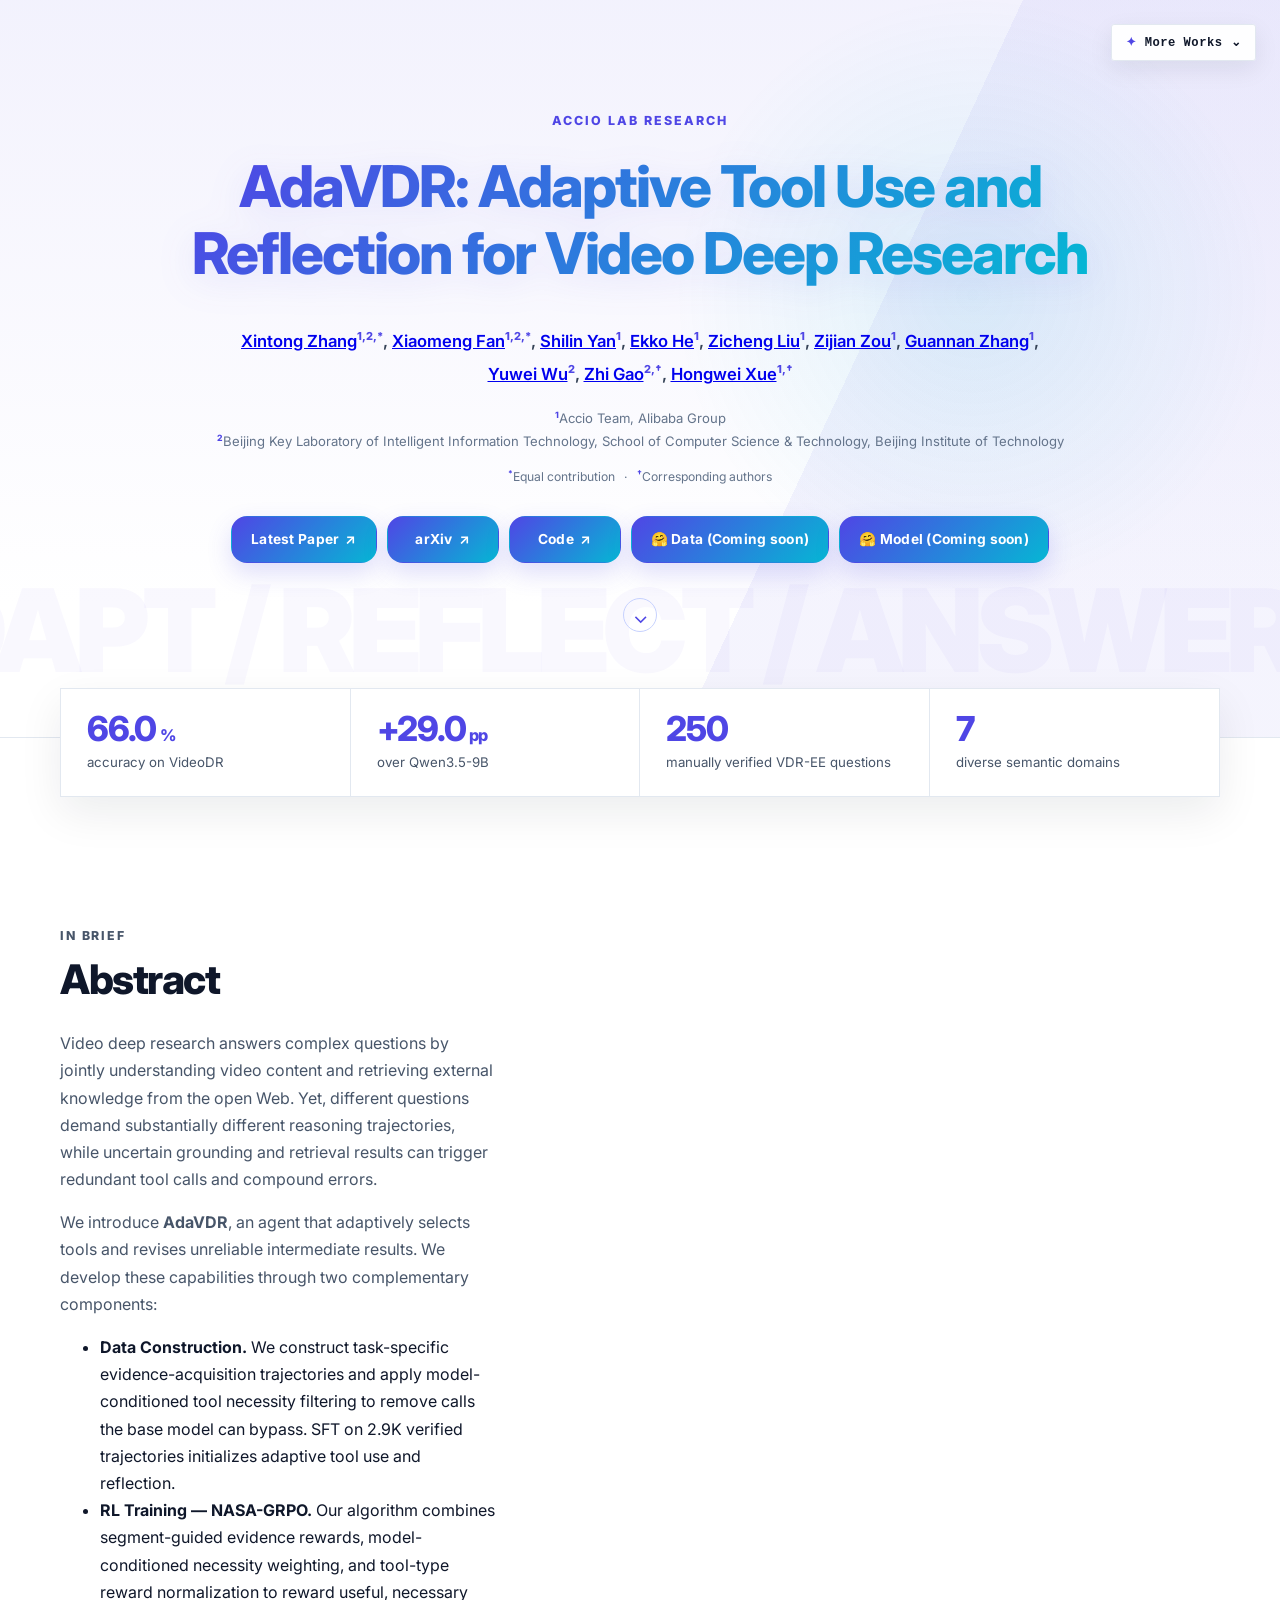
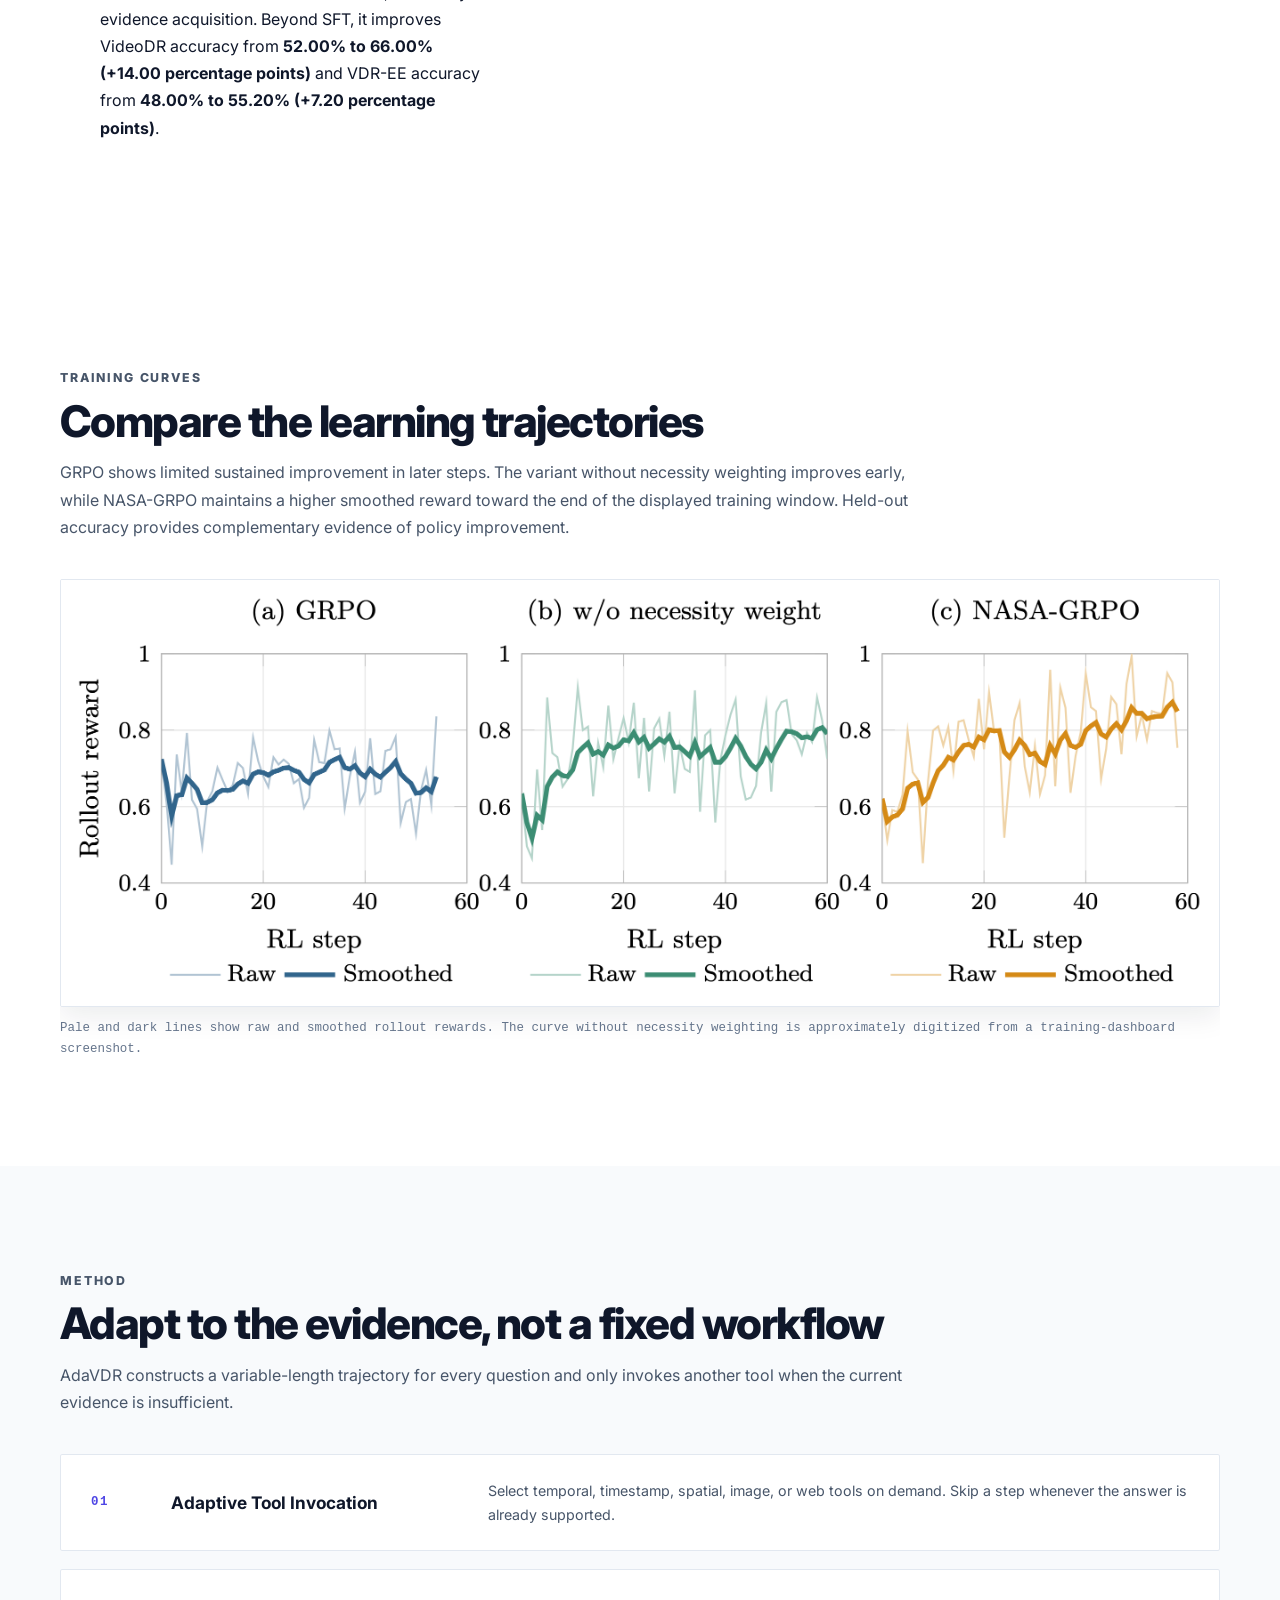
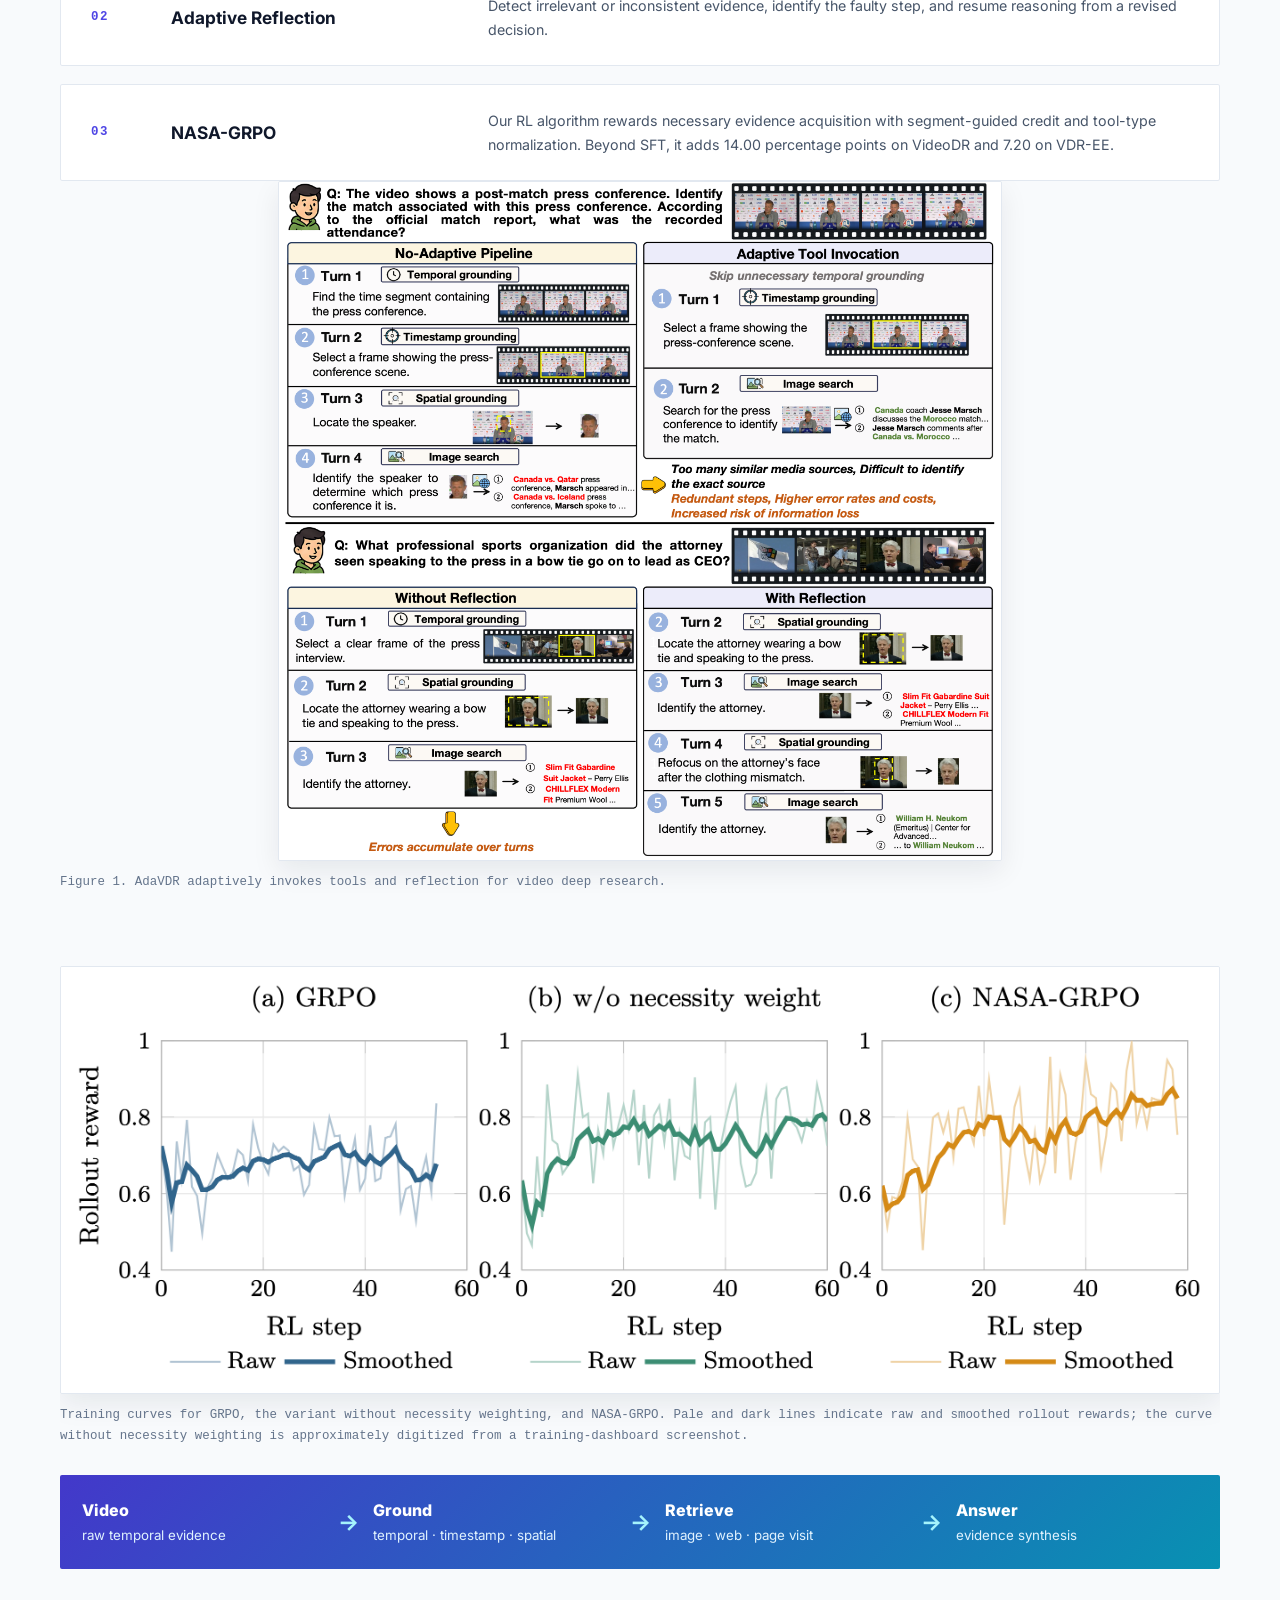
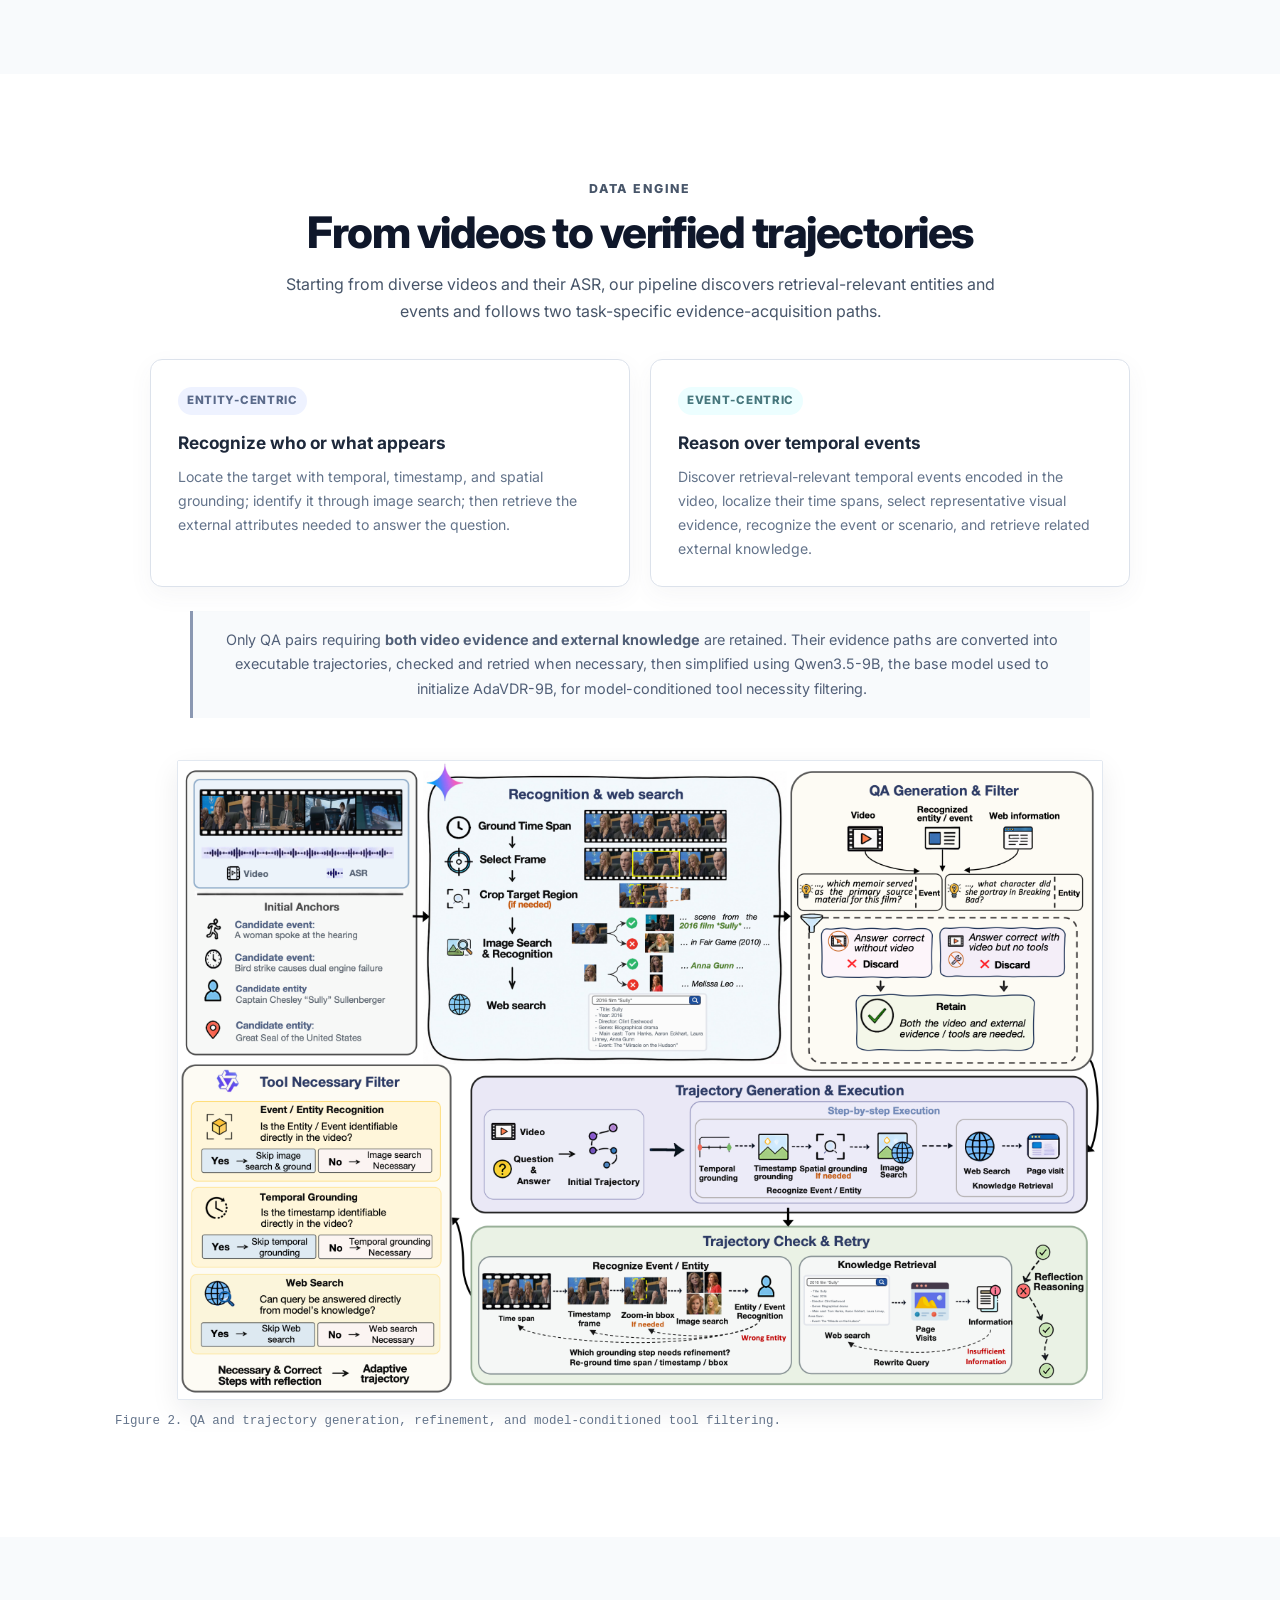
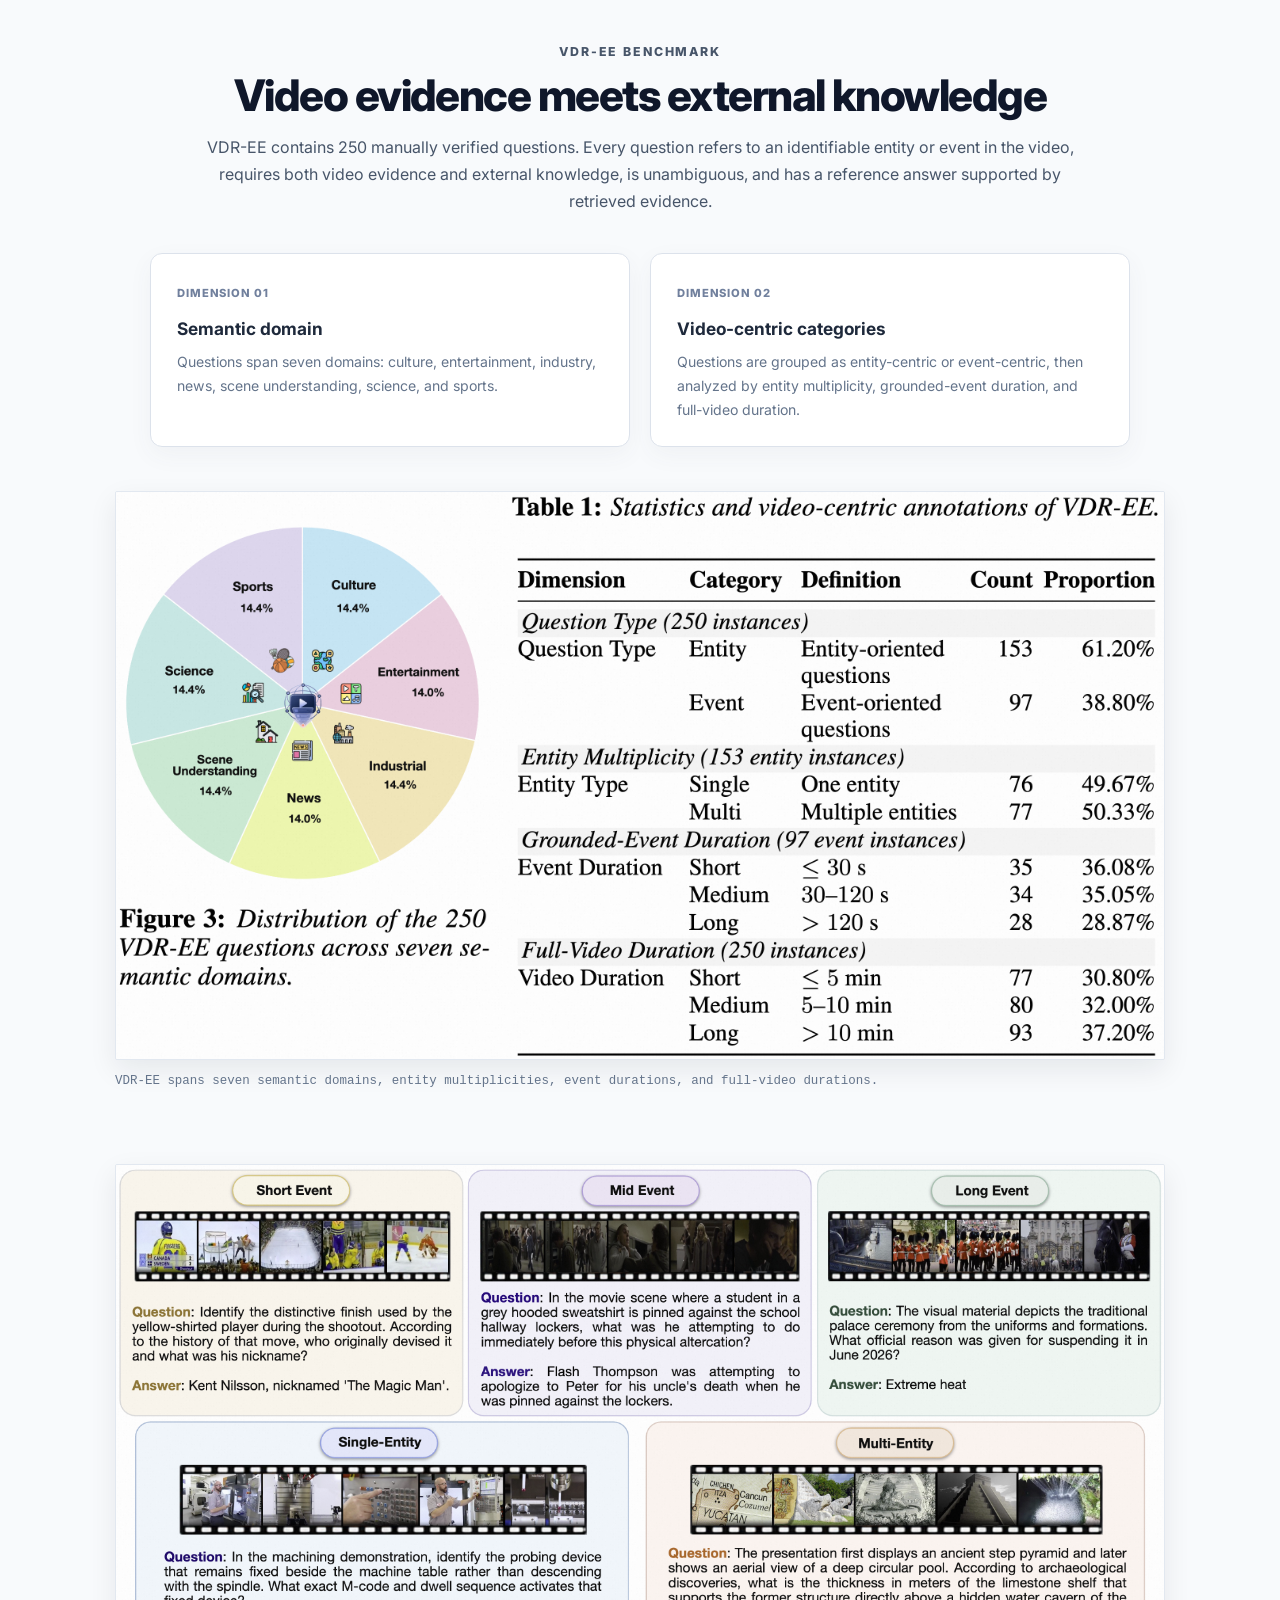
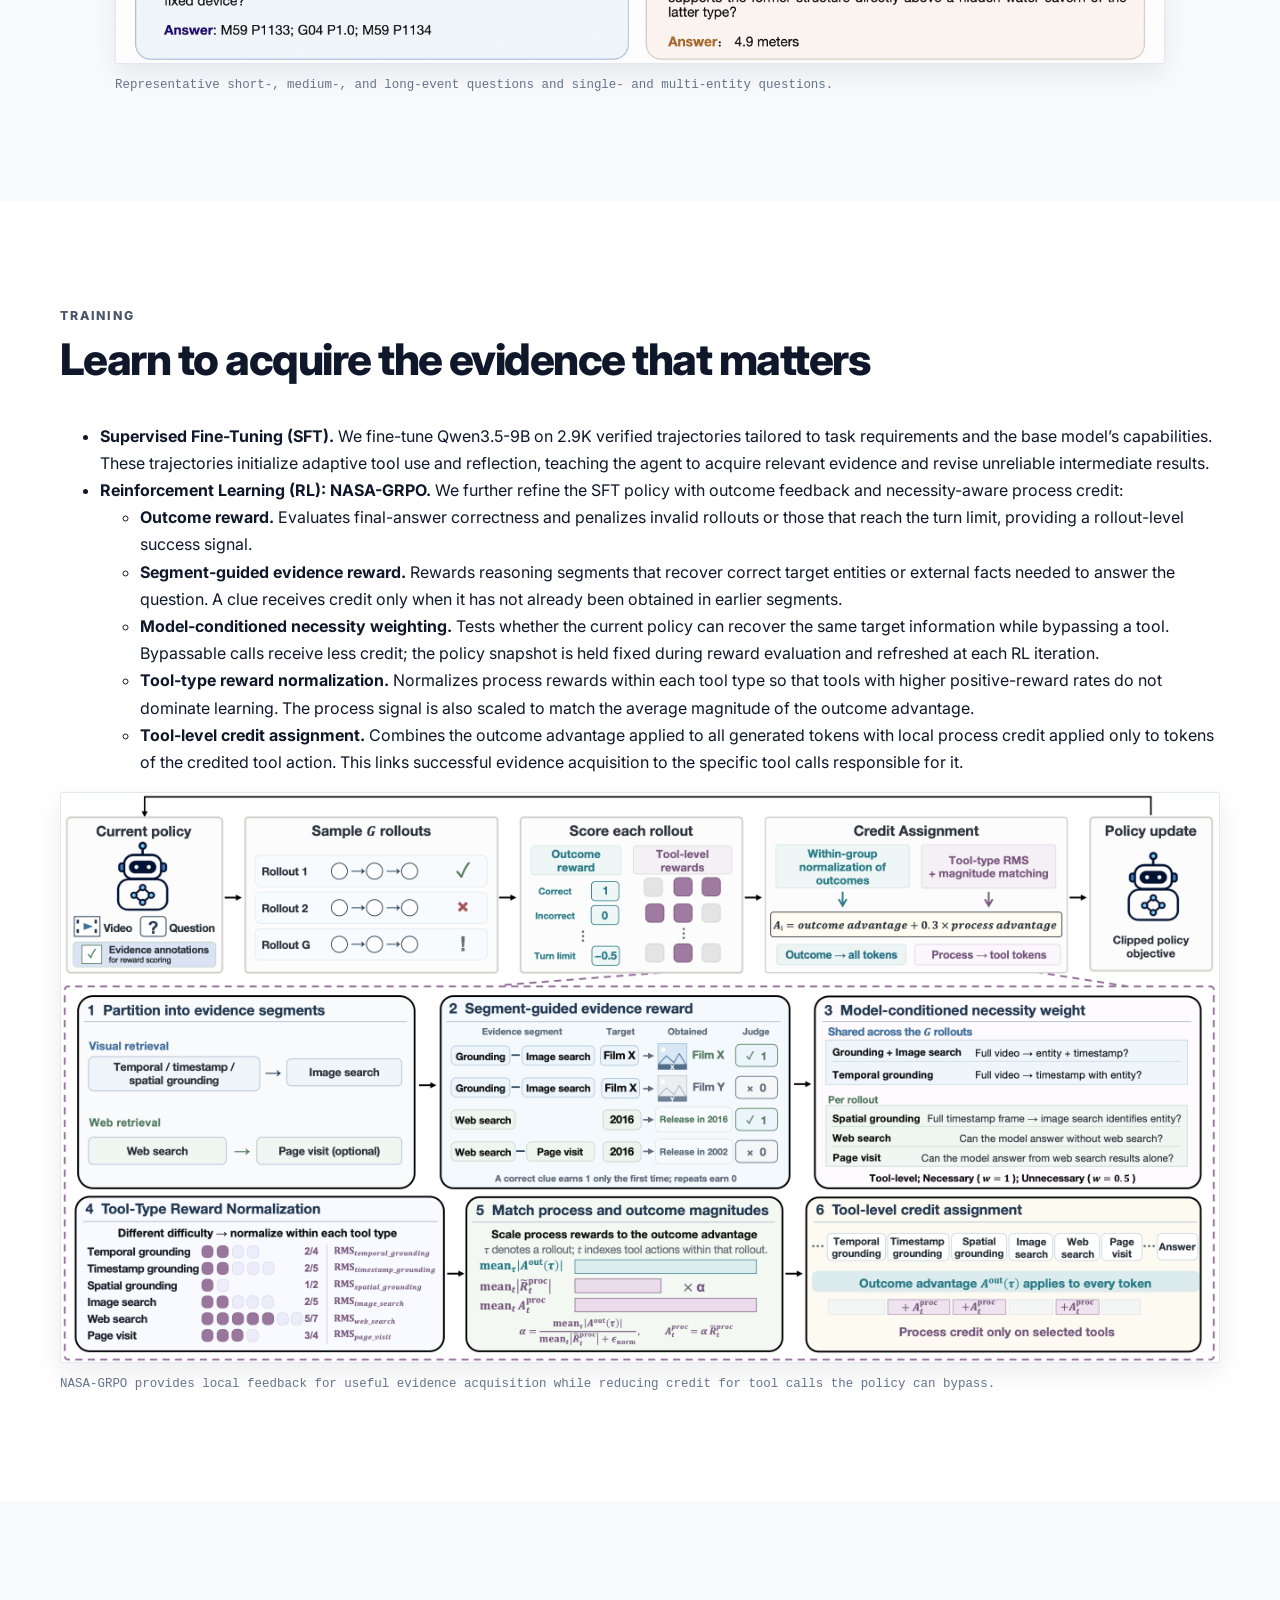
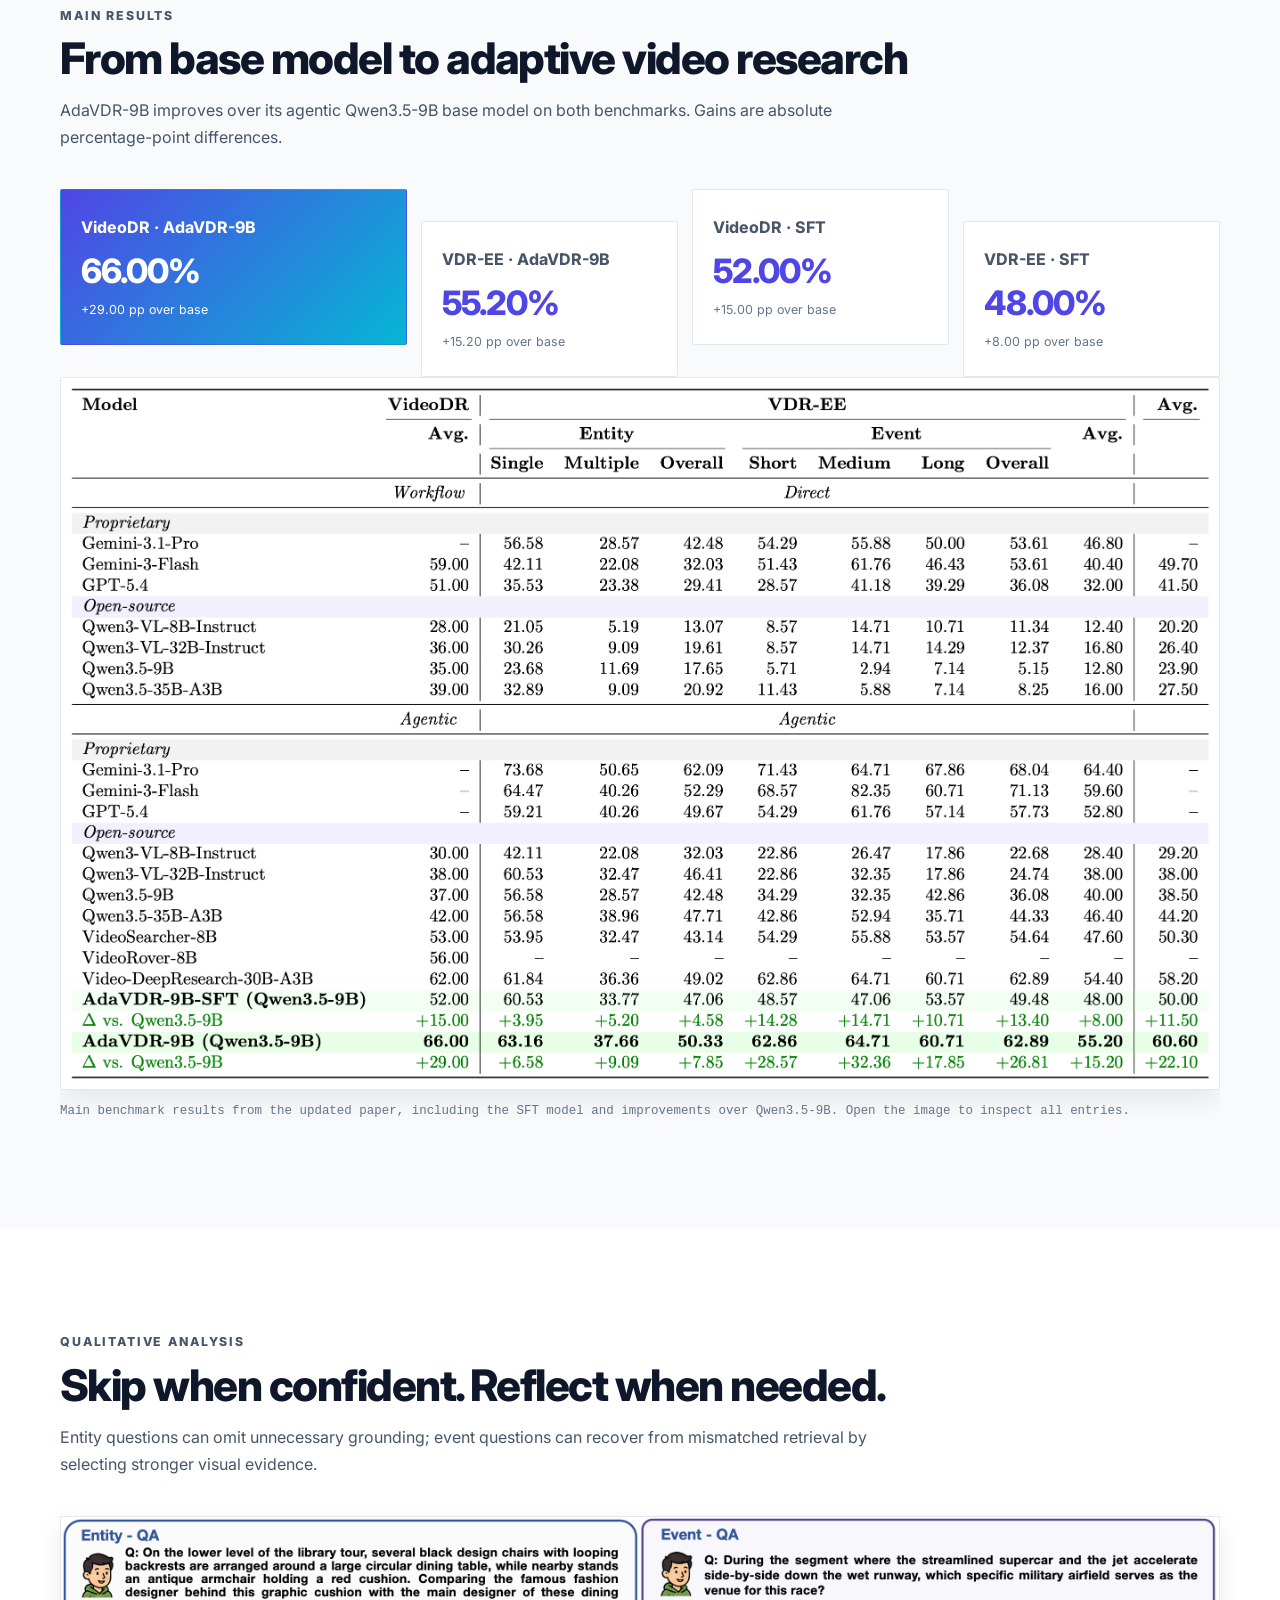
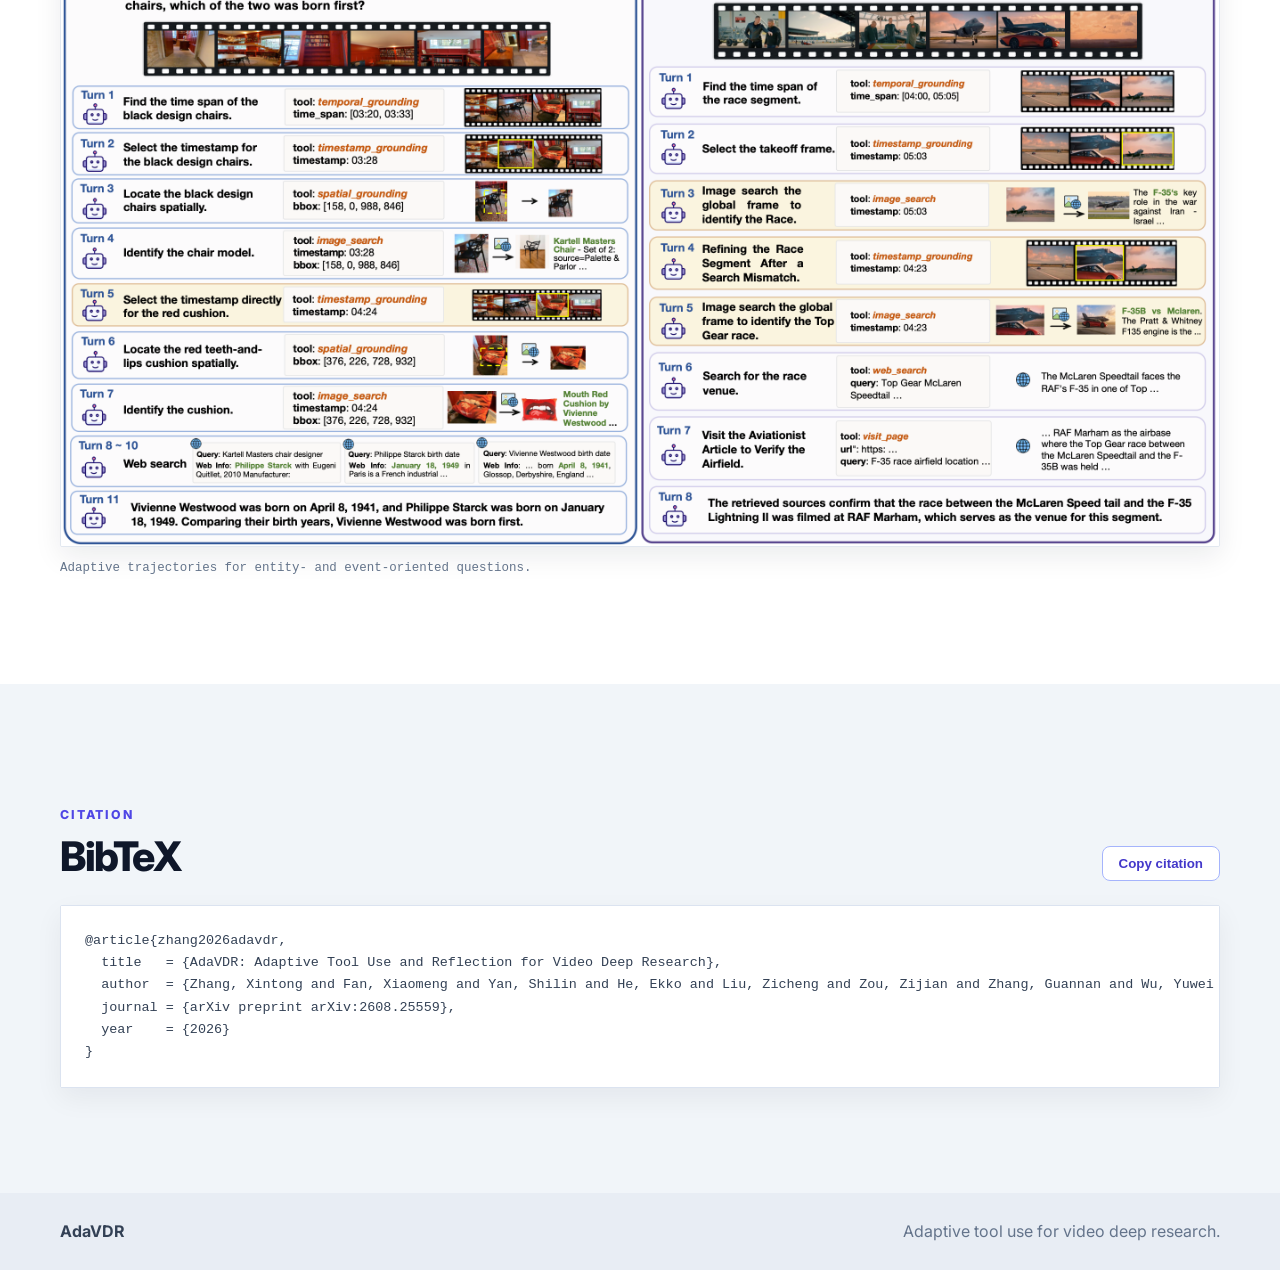
==== commit d5f4936f: "Add training curves directly below teaser" ====
--- a/AdaVDR/index.html
+++ b/AdaVDR/index.html
@@ -150,6 +150,10 @@
           <img src="assets/overview.png" alt="AdaVDR overview showing adaptive tool invocation and reflection">
           <figcaption>Figure 1. AdaVDR adaptively invokes tools and reflection for video deep research.</figcaption>
         </figure>
+        <figure class="paper-figure paper-figure--wide scroll-figure figure-gap">
+          <img src="assets/training_curves.png" alt="Training curves comparing GRPO, the variant without necessity weighting, and NASA-GRPO">
+          <figcaption>Training curves for GRPO, the variant without necessity weighting, and NASA-GRPO. Pale and dark lines indicate raw and smoothed rollout rewards; the curve without necessity weighting is approximately digitized from a training-dashboard screenshot.</figcaption>
+        </figure>
         <div class="tool-flow" aria-label="AdaVDR tool flow">
           <div><span>Video</span><small>raw temporal evidence</small></div><b>→</b>
           <div><span>Ground</span><small>temporal · timestamp · spatial</small></div><b>→</b>
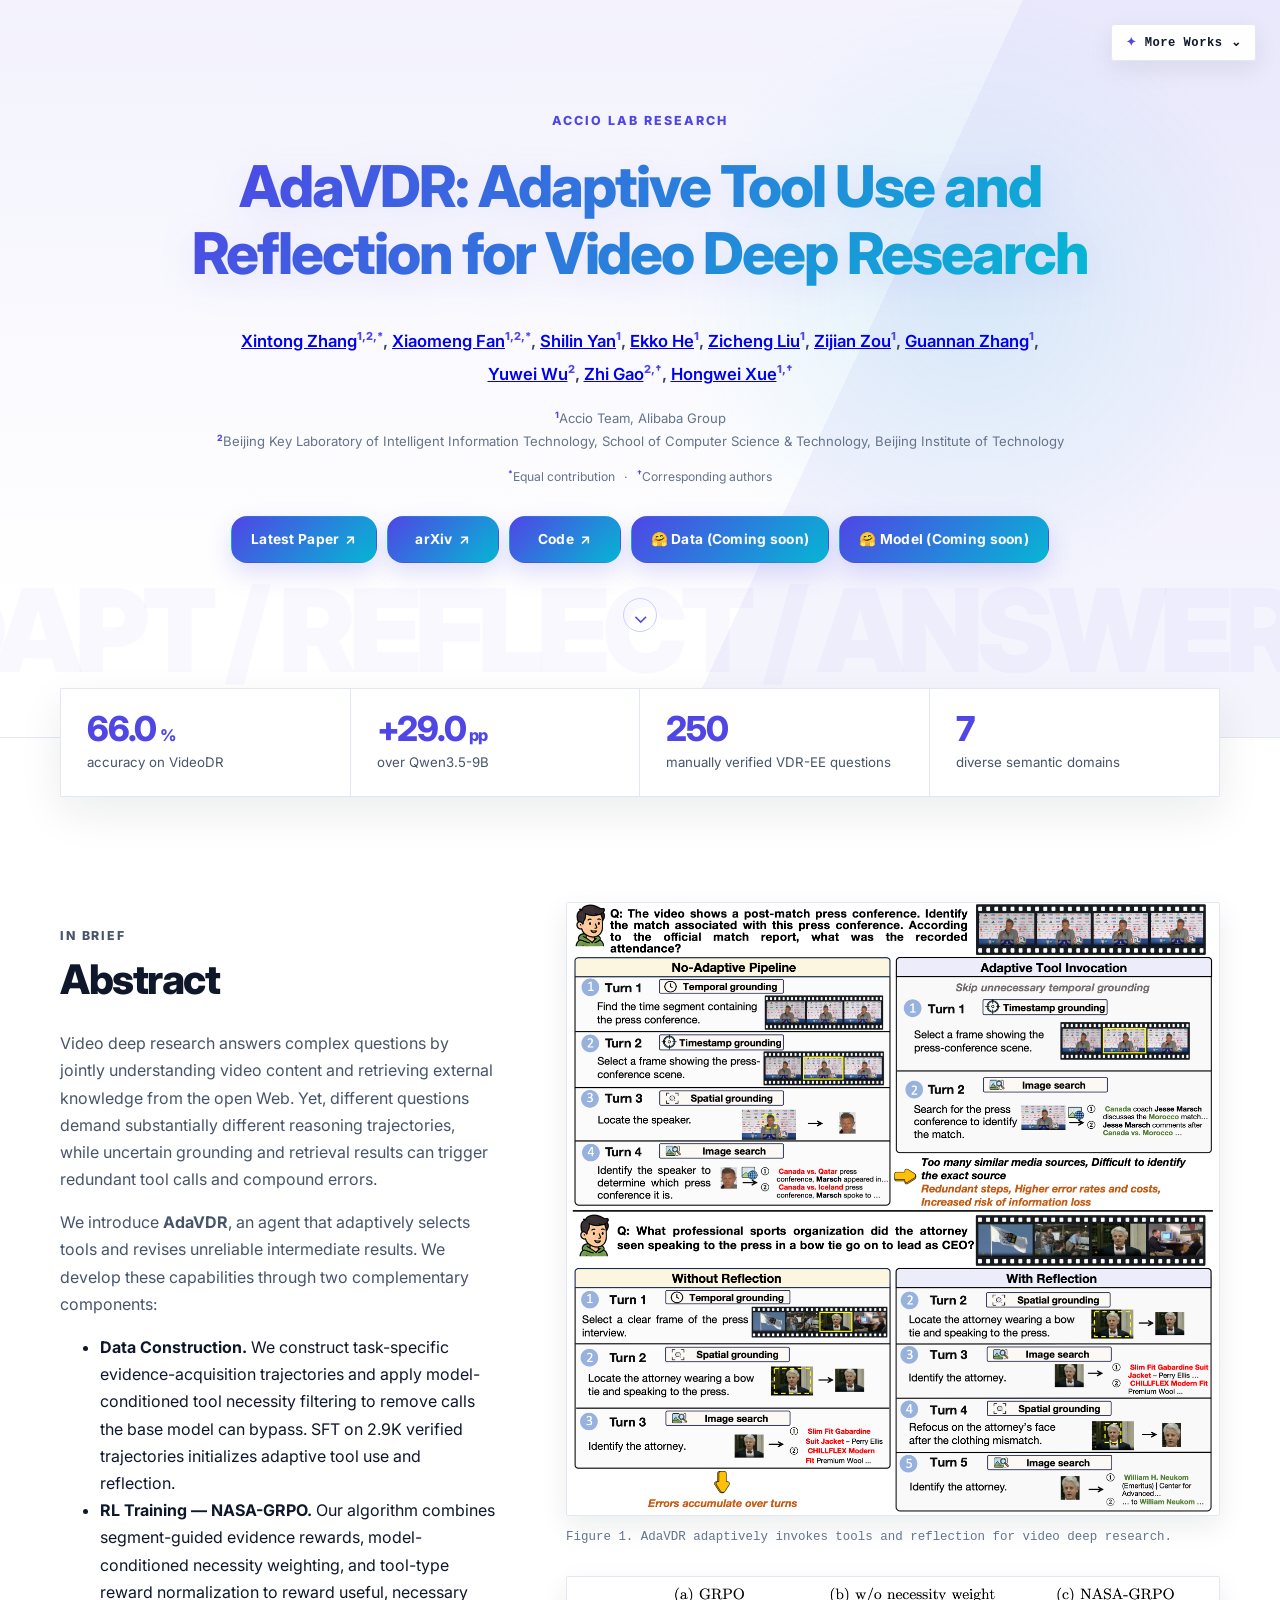
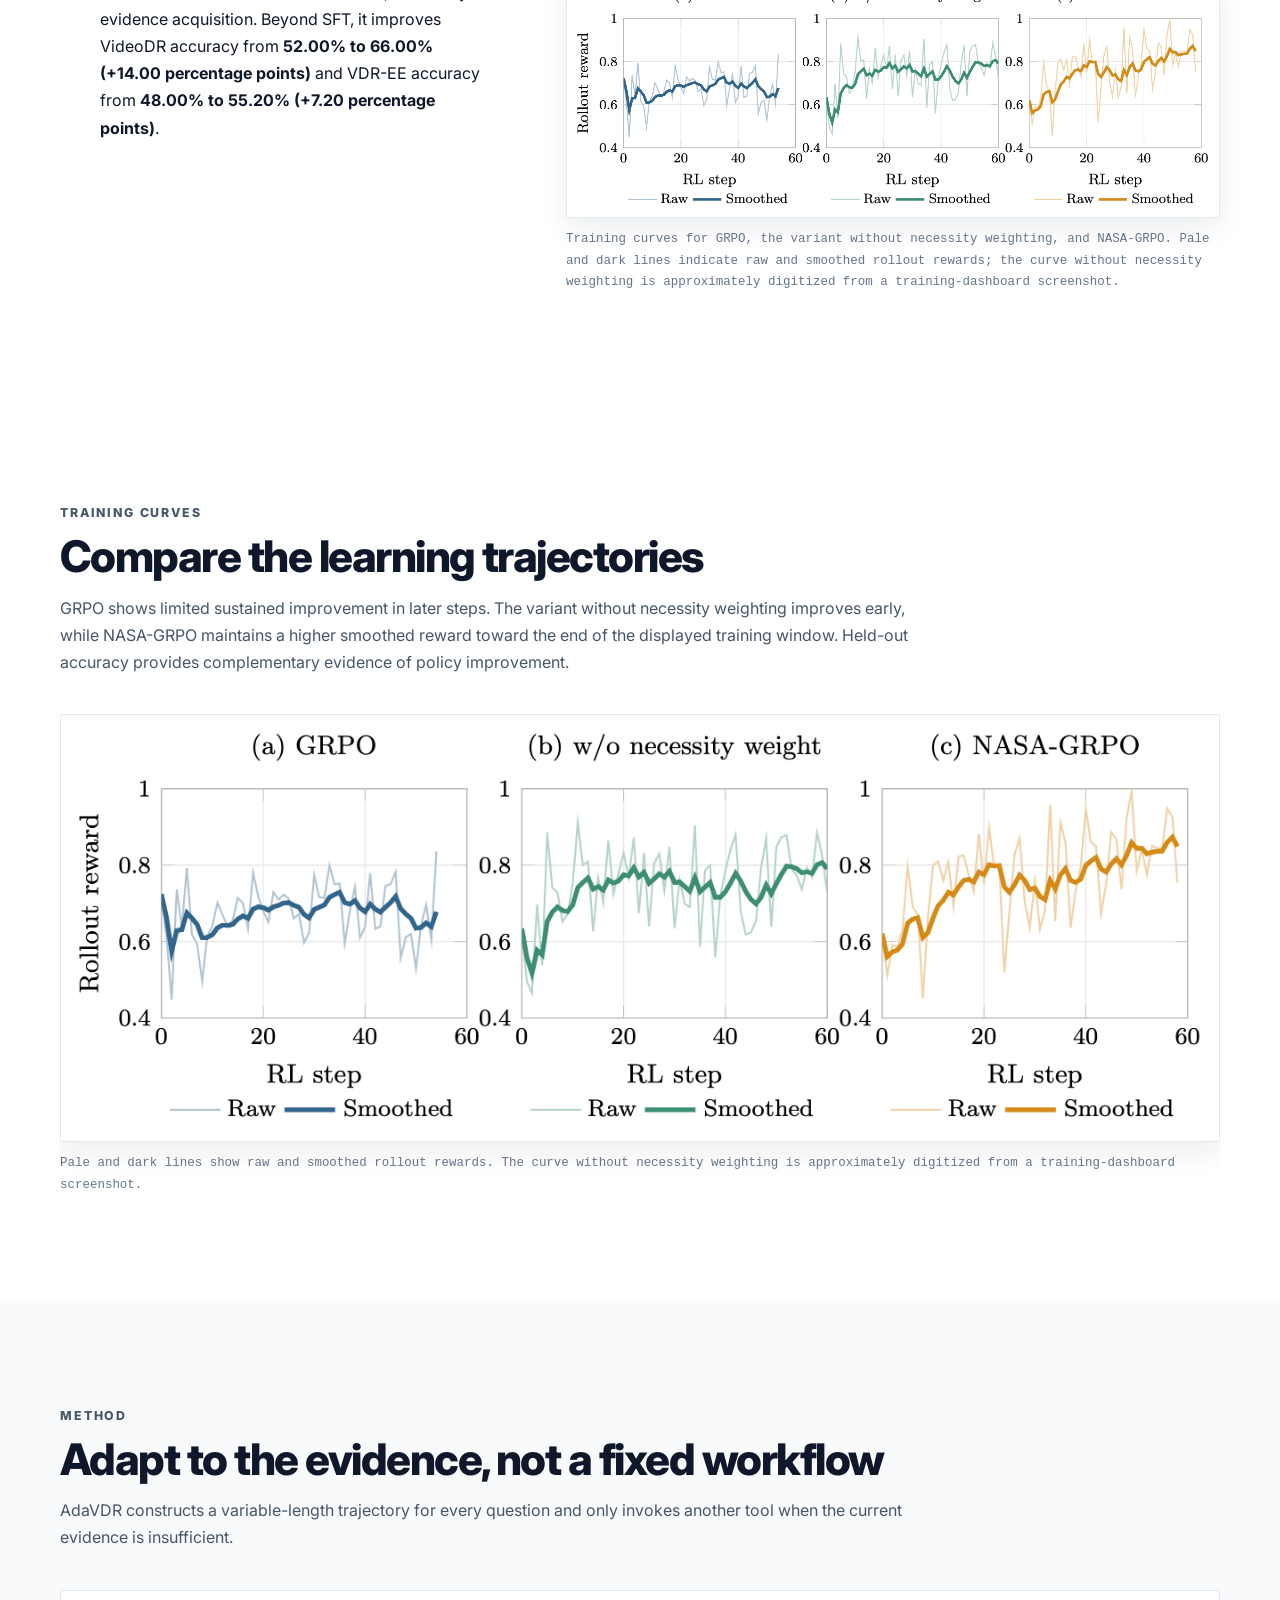
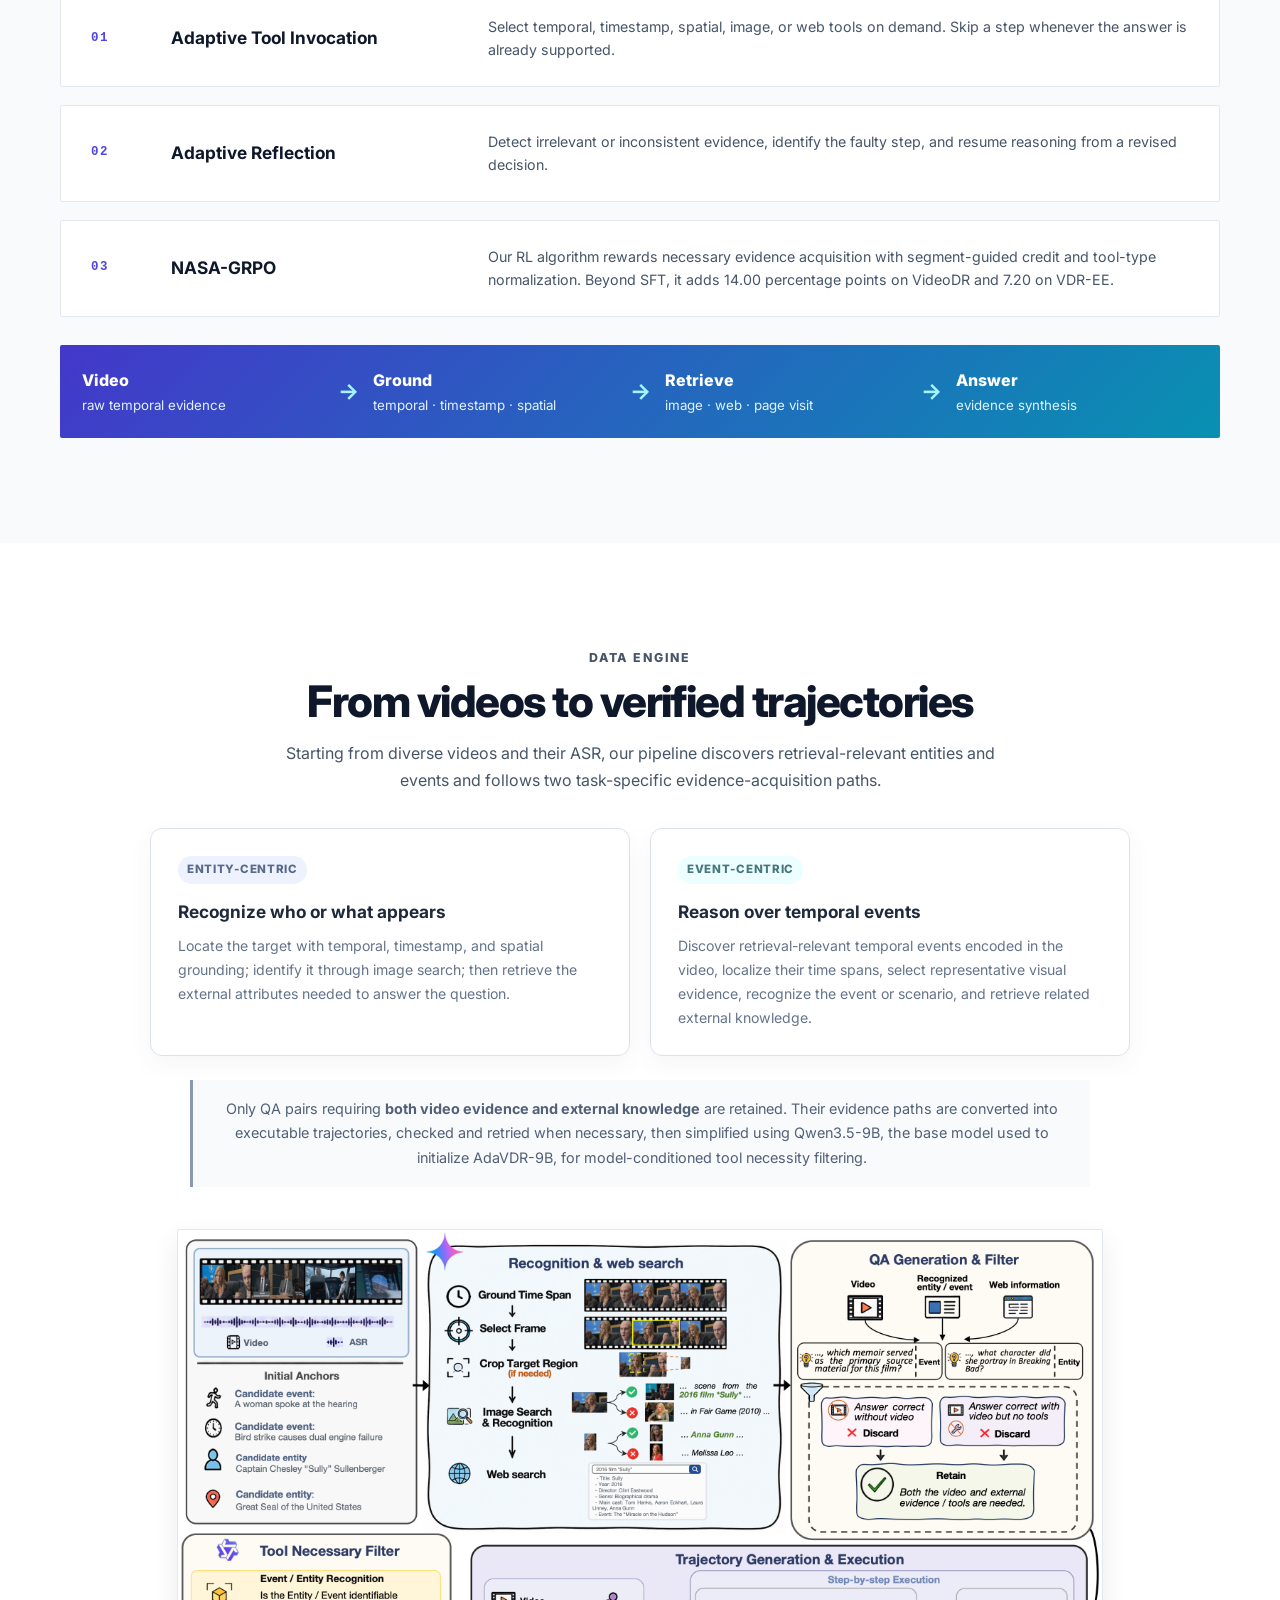
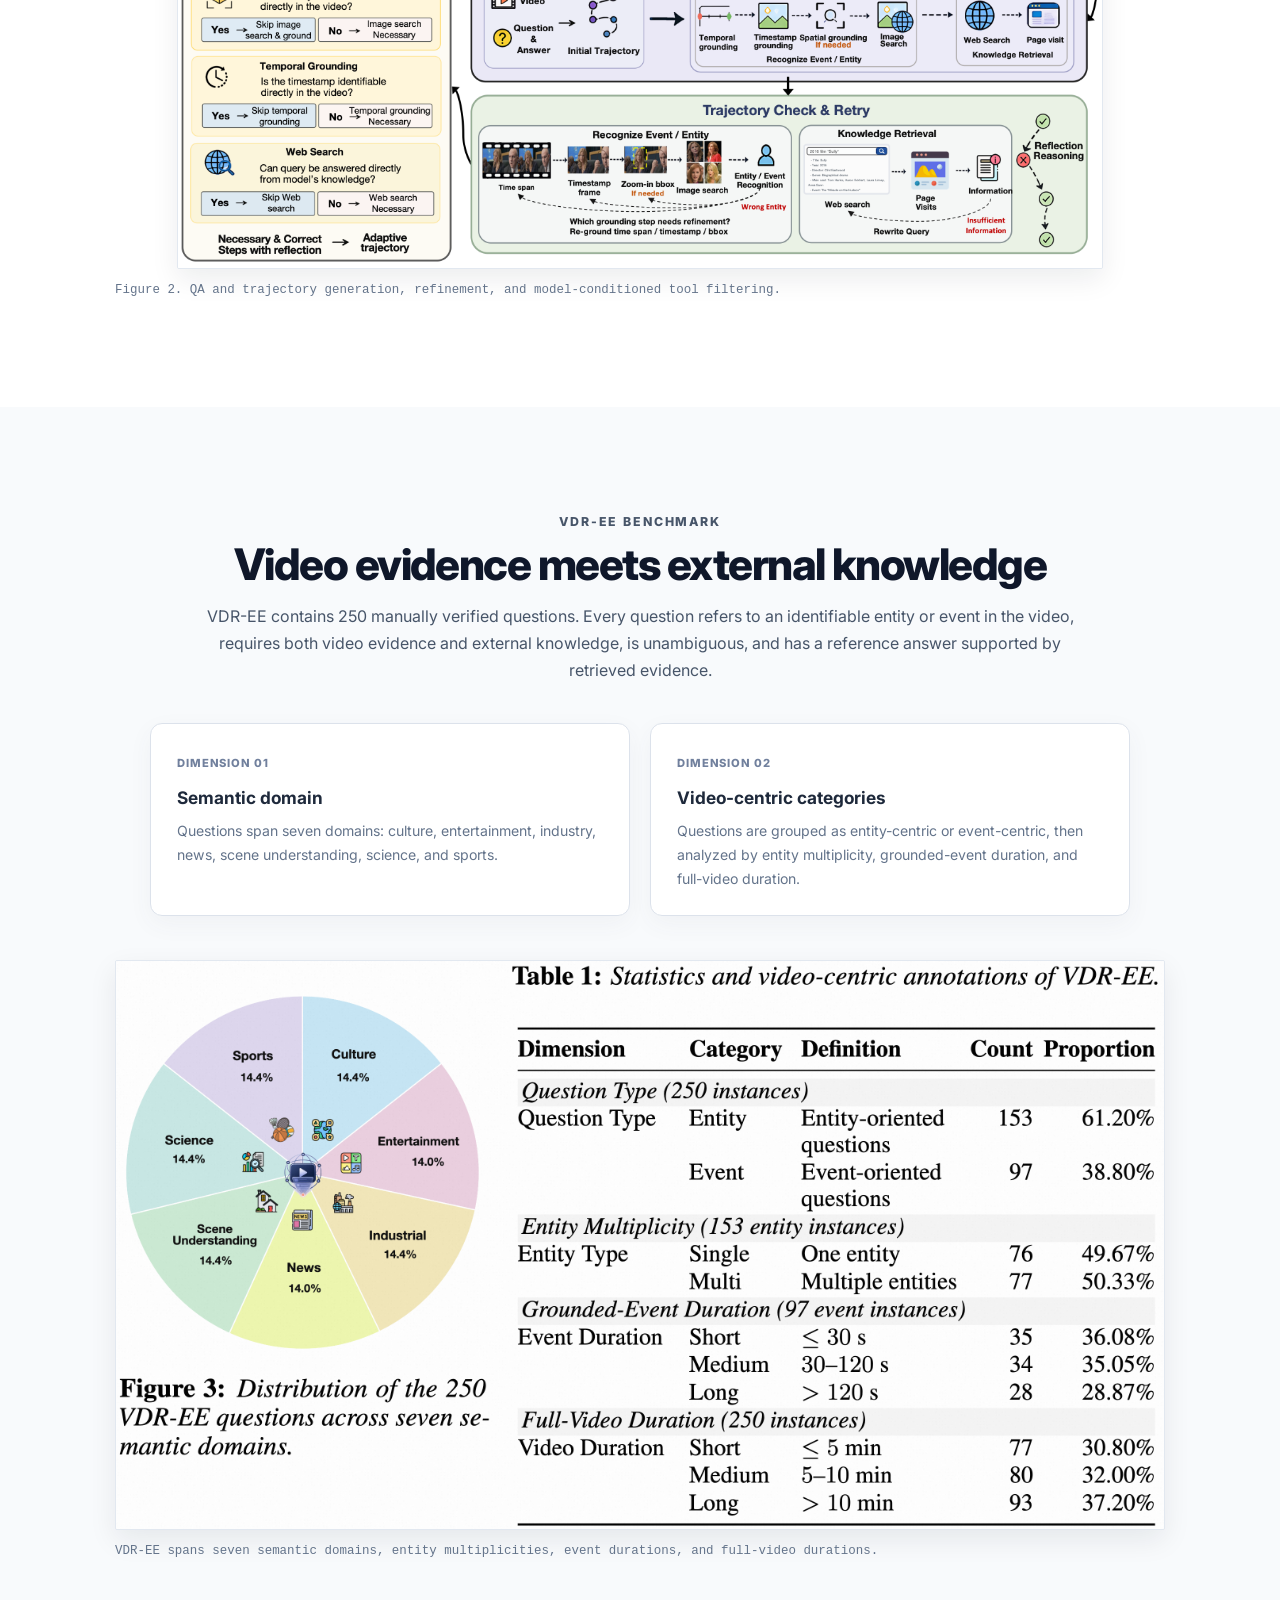
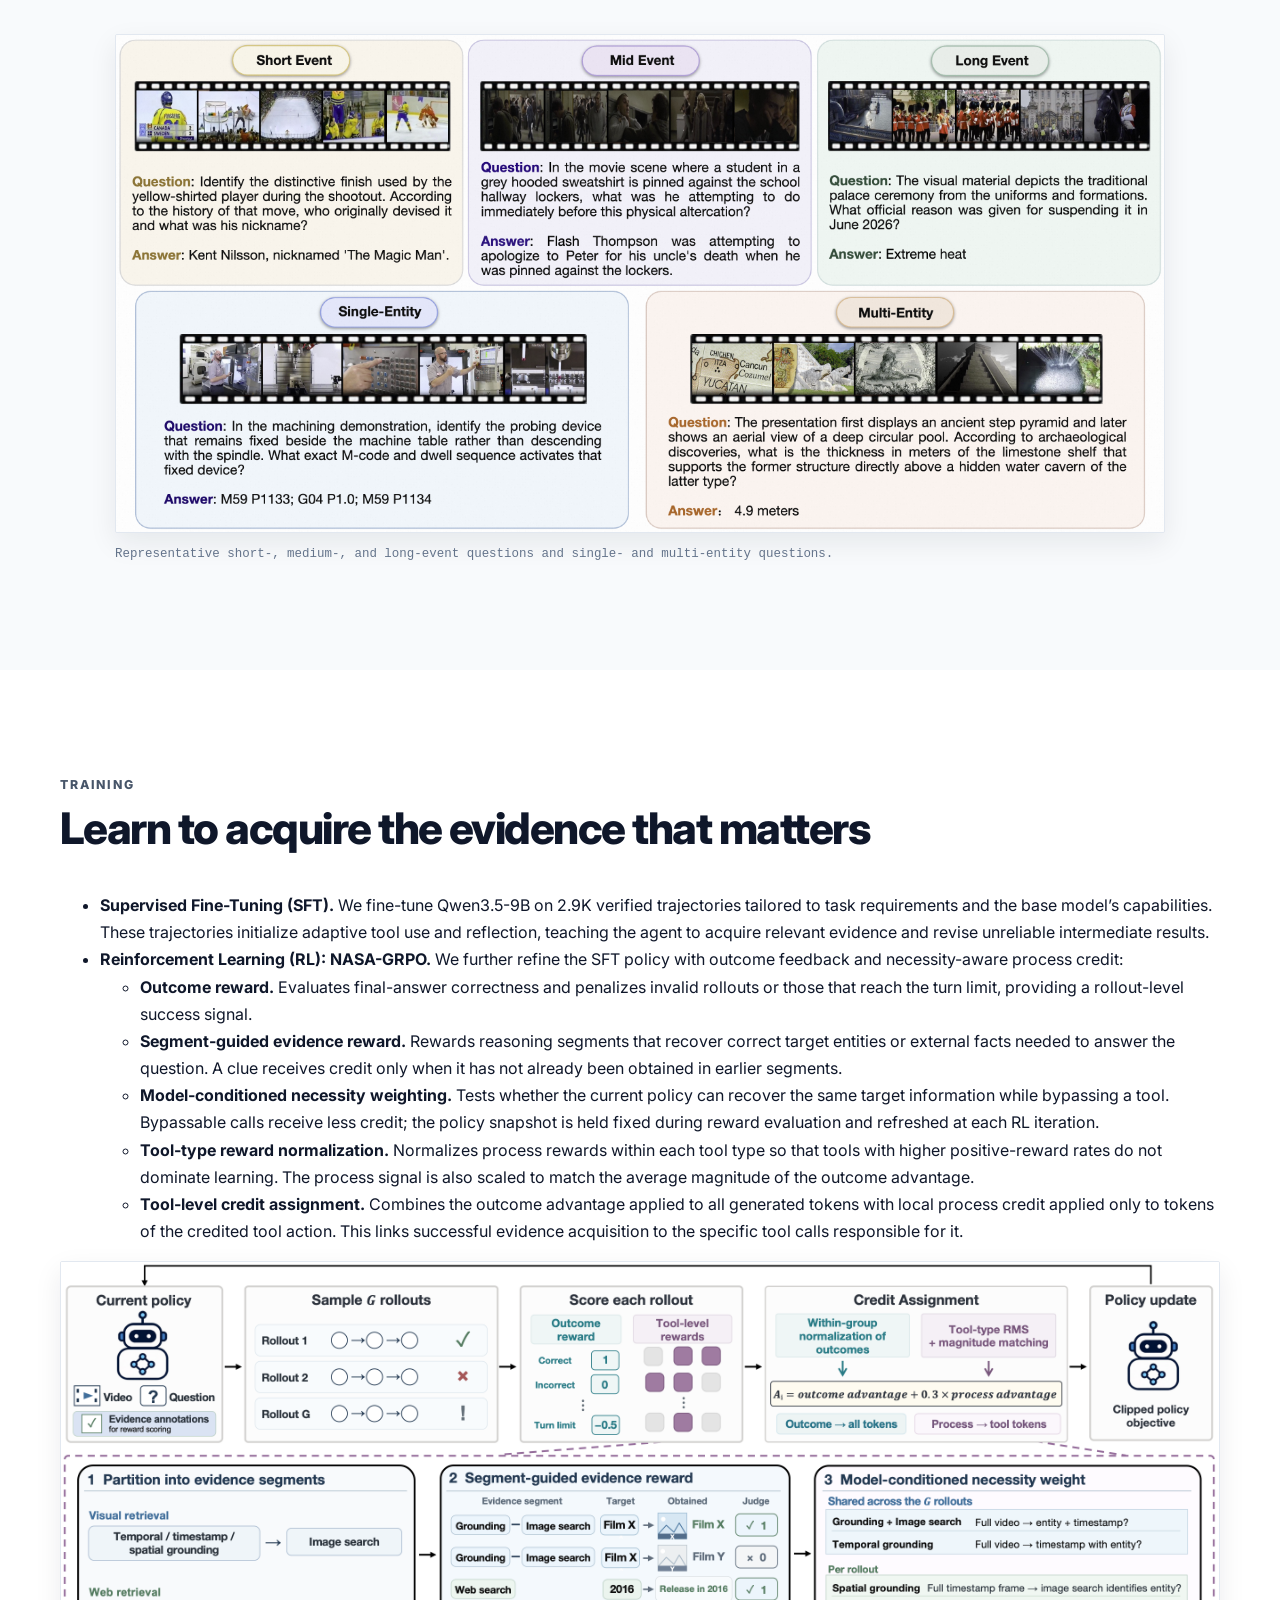
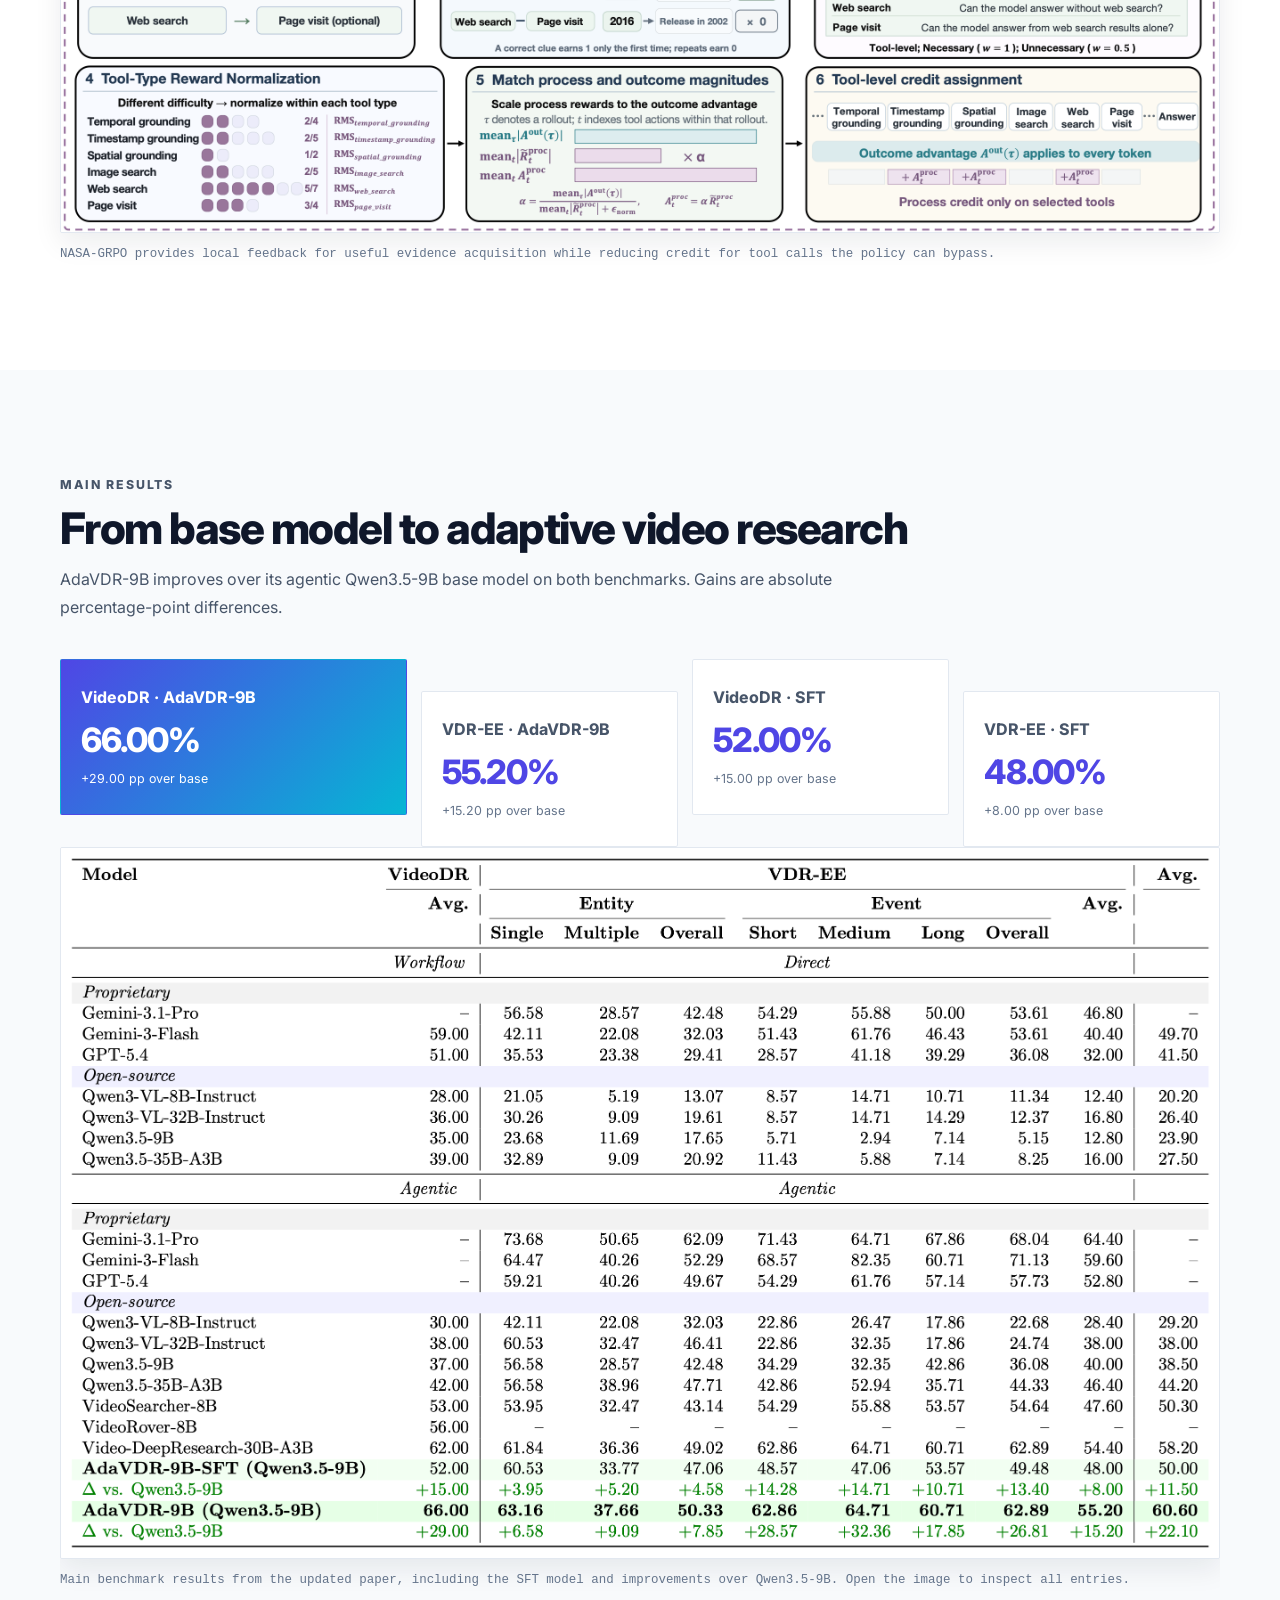
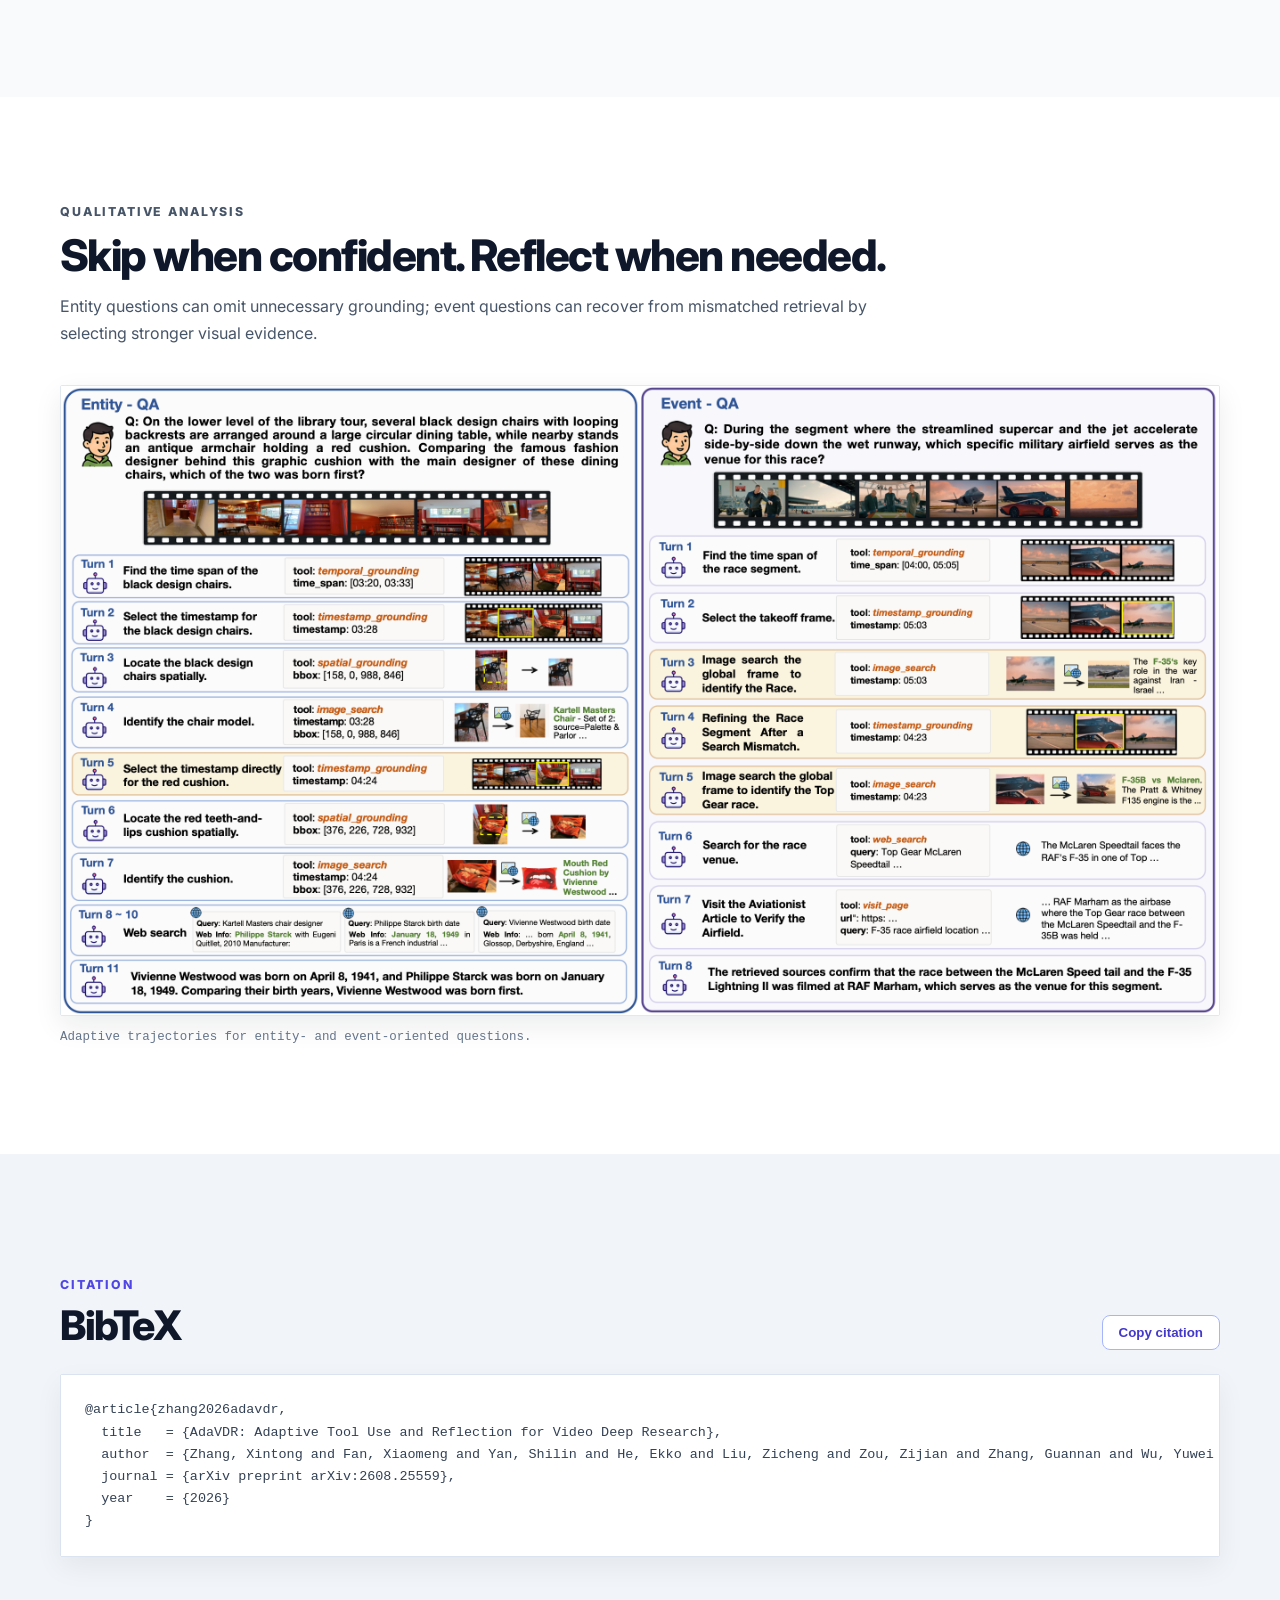
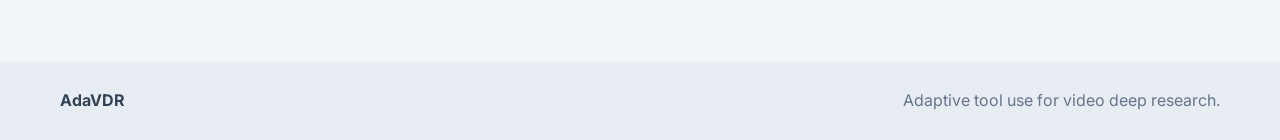
==== commit 46726af0: "Stack teaser and training curves to the right of abstract" ====
--- a/AdaVDR/index.html
+++ b/AdaVDR/index.html
@@ -111,7 +111,16 @@
             <li><strong>RL Training — NASA-GRPO.</strong> Our algorithm combines segment-guided evidence rewards, model-conditioned necessity weighting, and tool-type reward normalization to reward useful, necessary evidence acquisition. Beyond SFT, it improves VideoDR accuracy from <strong>52.00% to 66.00% (+14.00 percentage points)</strong> and VDR-EE accuracy from <strong>48.00% to 55.20% (+7.20 percentage points)</strong>.</li>
           </ul>
         </div>
-
+        <div class="abstract-figures">
+        <figure class="paper-figure paper-figure--hero">
+          <img src="assets/overview.png" alt="AdaVDR overview showing adaptive tool invocation and reflection">
+          <figcaption>Figure 1. AdaVDR adaptively invokes tools and reflection for video deep research.</figcaption>
+        </figure>
+        <figure class="paper-figure paper-figure--wide figure-gap">
+          <img src="assets/training_curves.png" alt="Training curves comparing GRPO, the variant without necessity weighting, and NASA-GRPO">
+          <figcaption>Training curves for GRPO, the variant without necessity weighting, and NASA-GRPO. Pale and dark lines indicate raw and smoothed rollout rewards; the curve without necessity weighting is approximately digitized from a training-dashboard screenshot.</figcaption>
+        </figure>
+        </div>
       </div>
     </section>
 
@@ -146,14 +155,6 @@
             <p>Our RL algorithm rewards necessary evidence acquisition with segment-guided credit and tool-type normalization. Beyond SFT, it adds 14.00 percentage points on VideoDR and 7.20 on VDR-EE.</p>
           </article>
         </div>
-        <figure class="paper-figure paper-figure--hero">
-          <img src="assets/overview.png" alt="AdaVDR overview showing adaptive tool invocation and reflection">
-          <figcaption>Figure 1. AdaVDR adaptively invokes tools and reflection for video deep research.</figcaption>
-        </figure>
-        <figure class="paper-figure paper-figure--wide scroll-figure figure-gap">
-          <img src="assets/training_curves.png" alt="Training curves comparing GRPO, the variant without necessity weighting, and NASA-GRPO">
-          <figcaption>Training curves for GRPO, the variant without necessity weighting, and NASA-GRPO. Pale and dark lines indicate raw and smoothed rollout rewards; the curve without necessity weighting is approximately digitized from a training-dashboard screenshot.</figcaption>
-        </figure>
         <div class="tool-flow" aria-label="AdaVDR tool flow">
           <div><span>Video</span><small>raw temporal evidence</small></div><b>→</b>
           <div><span>Ground</span><small>temporal · timestamp · spatial</small></div><b>→</b>
--- a/AdaVDR/style.css
+++ b/AdaVDR/style.css
@@ -303,3 +303,8 @@
 .scroll-figure{overflow-x:auto}
 .scroll-figure img{min-width:760px}
 @media(max-width:720px){.scroll-figure img{max-width:none;width:760px}.scroll-figure figcaption{min-width:0}}
+
+/* Stack the teaser and training curves beside the abstract. */
+.abstract-figures{min-width:0;display:flex;flex-direction:column;gap:28px}
+.abstract-figures .paper-figure{margin:0;width:100%;max-width:none}
+.abstract-figures .paper-figure img{width:100%;min-width:0;height:auto}
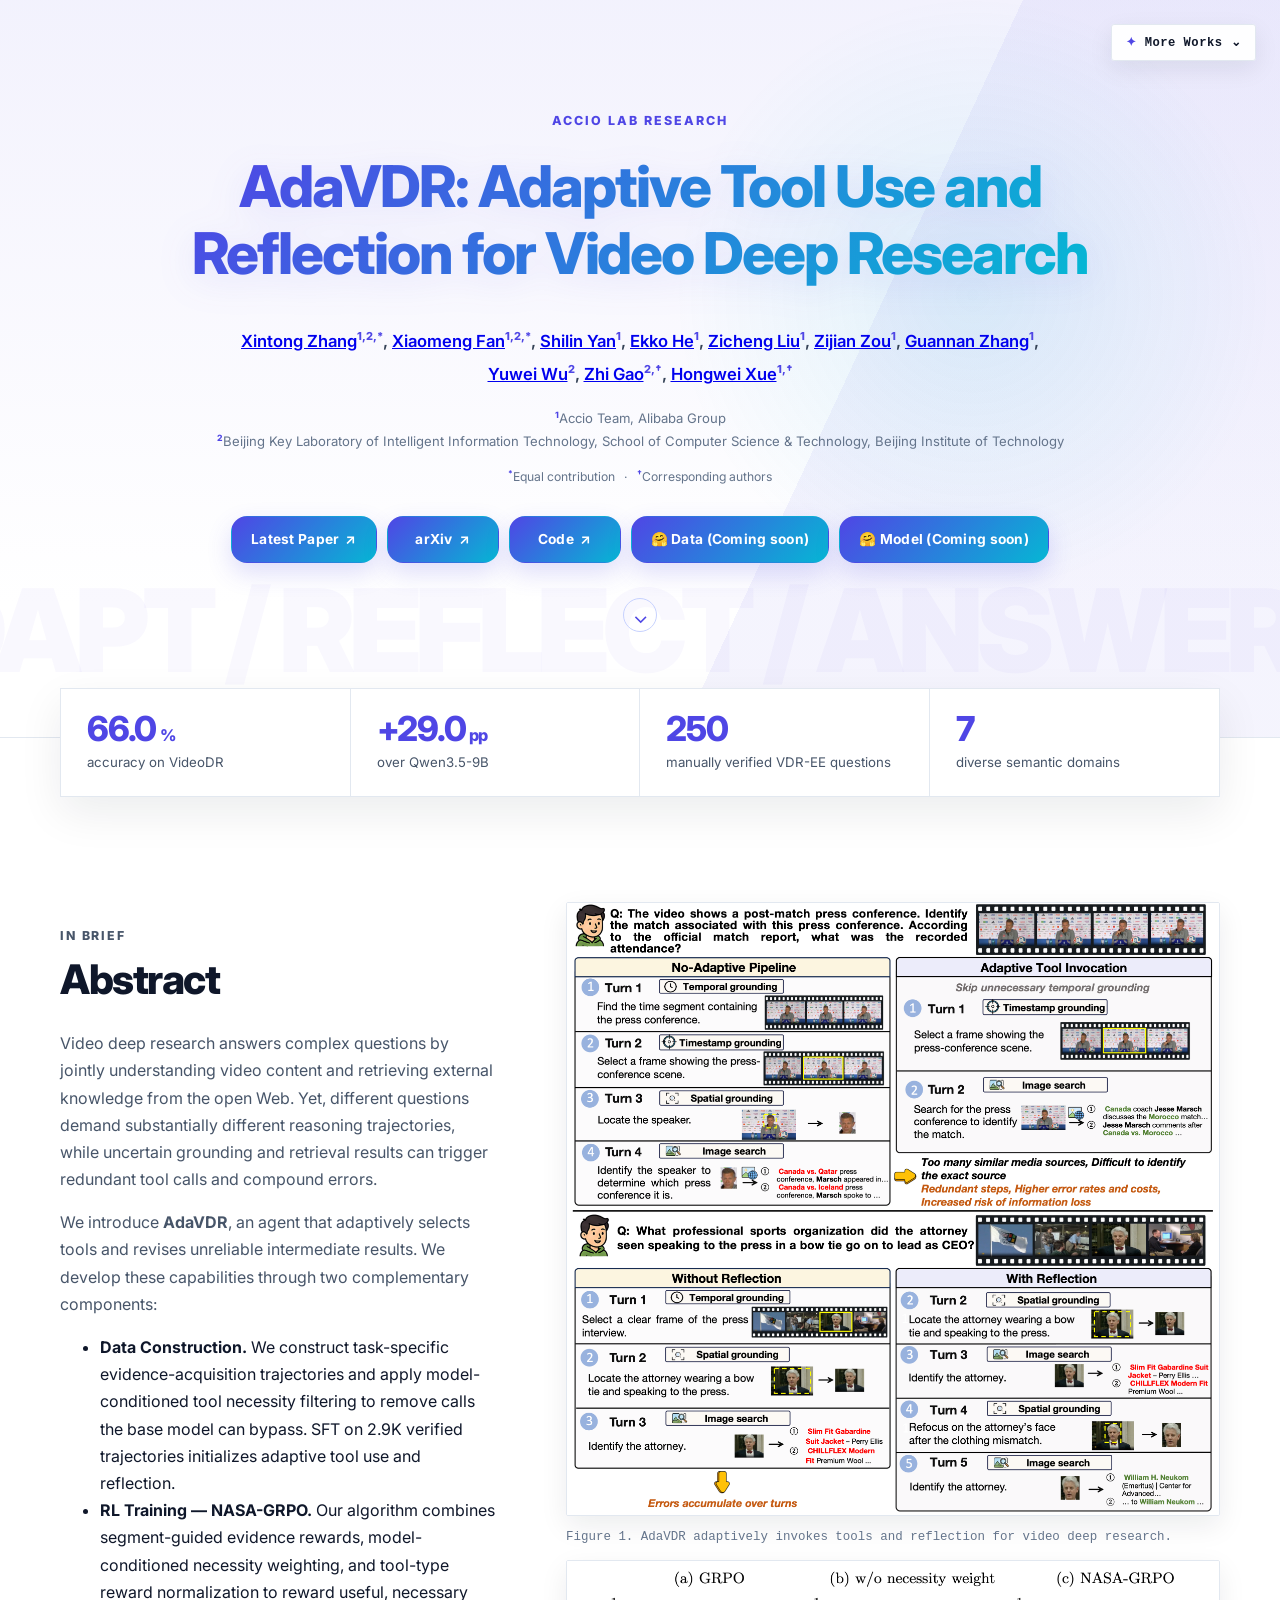
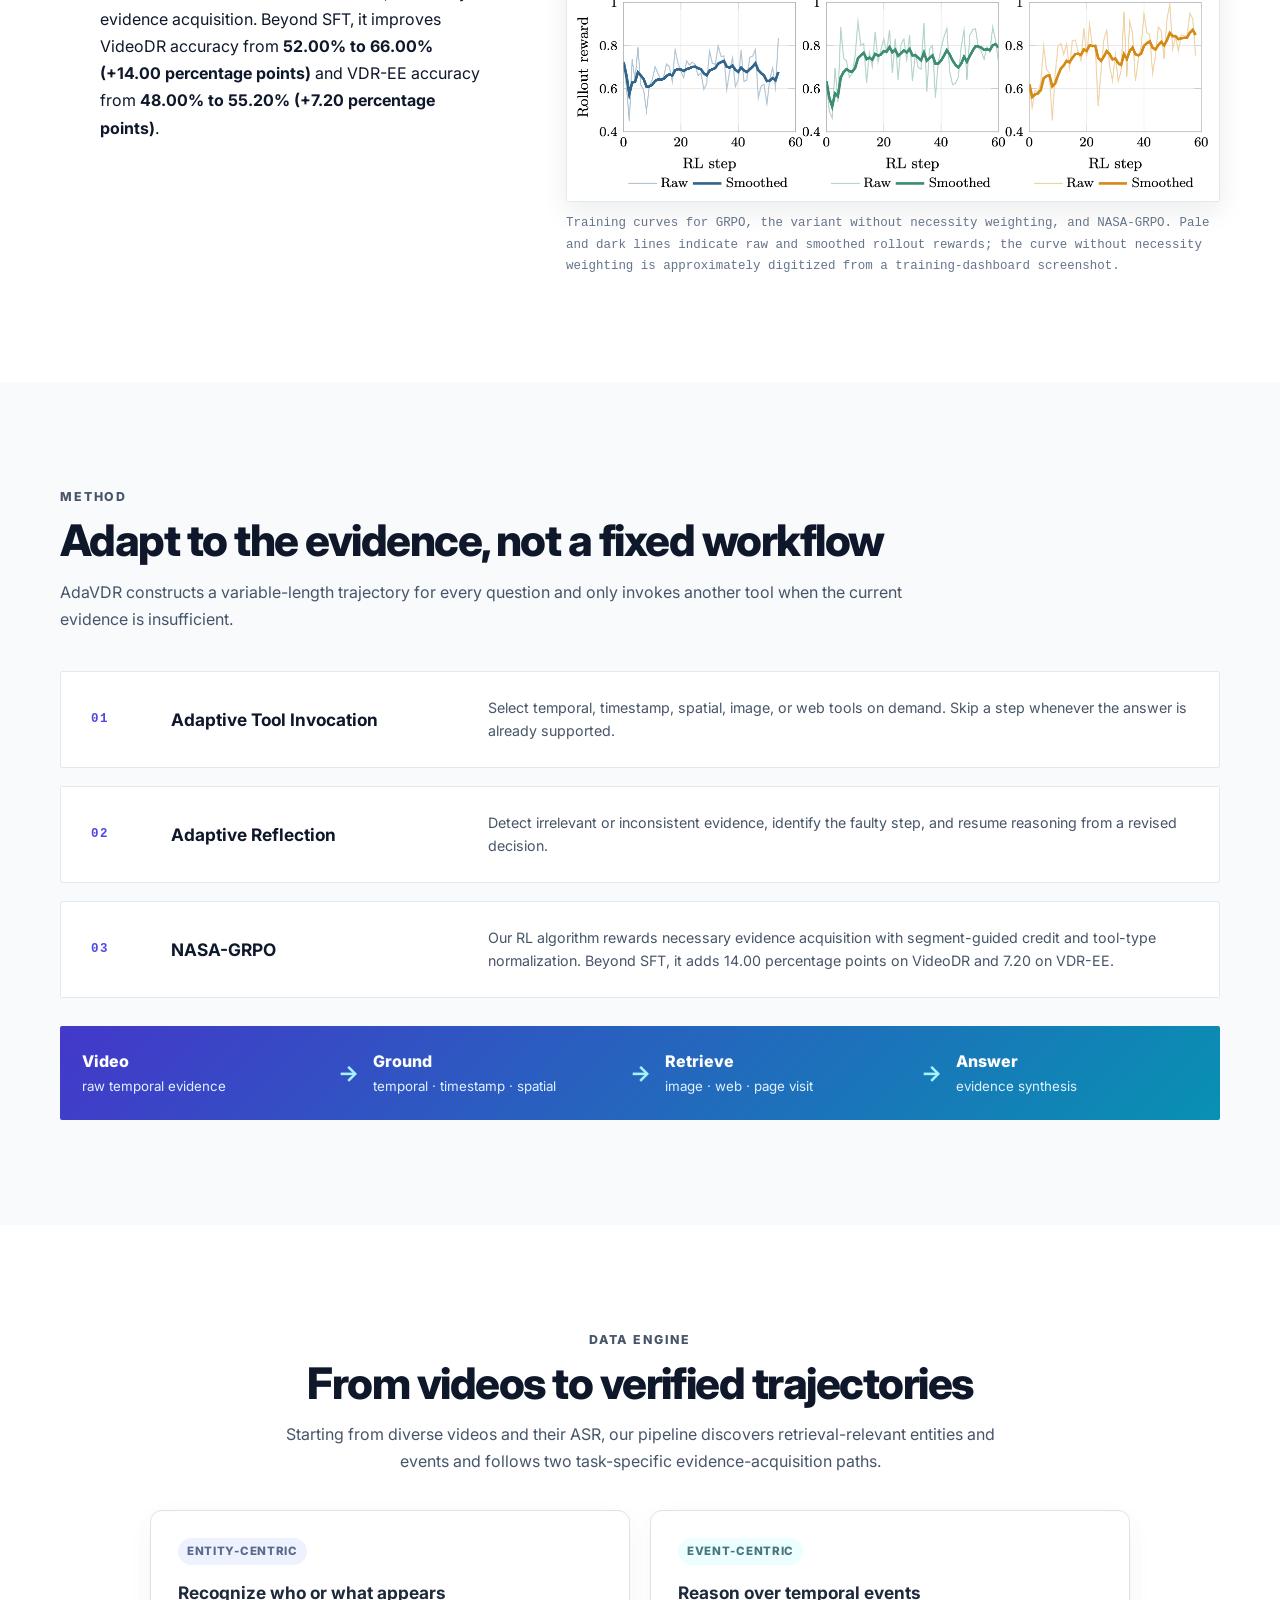
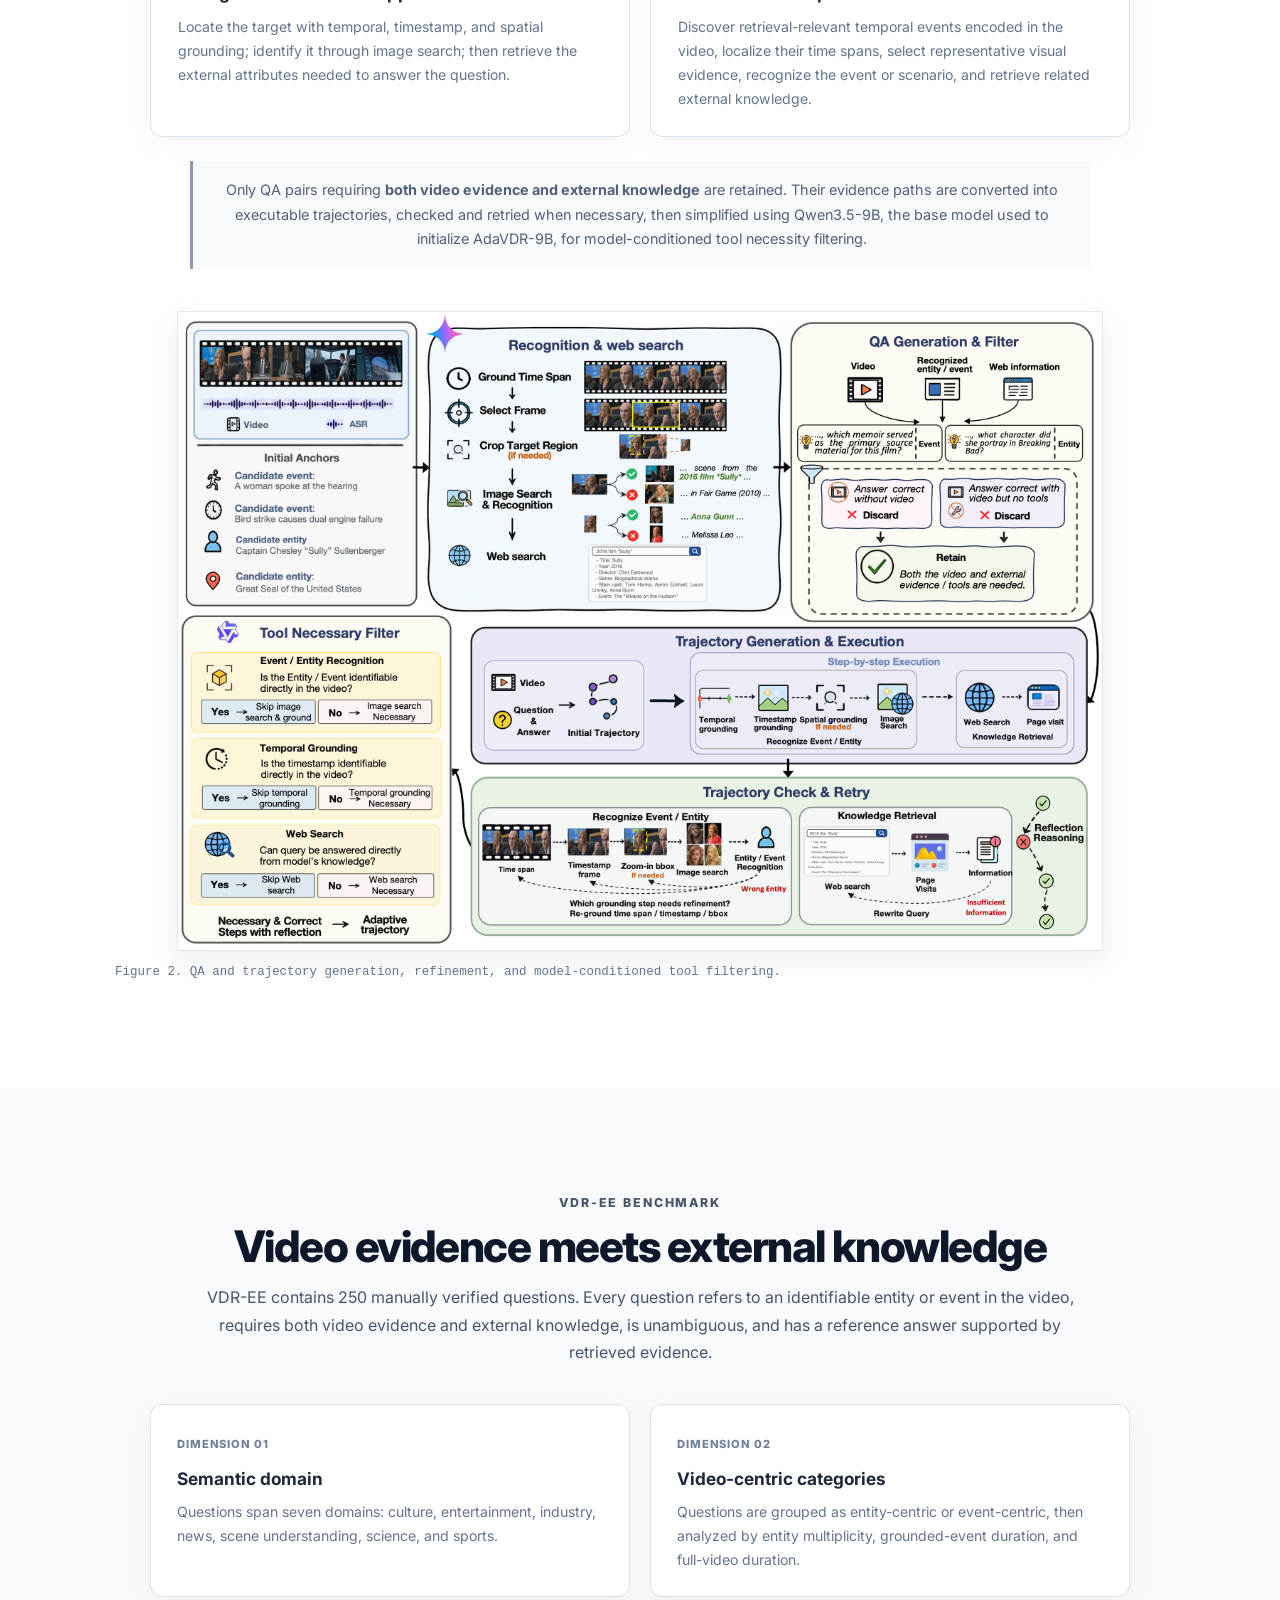
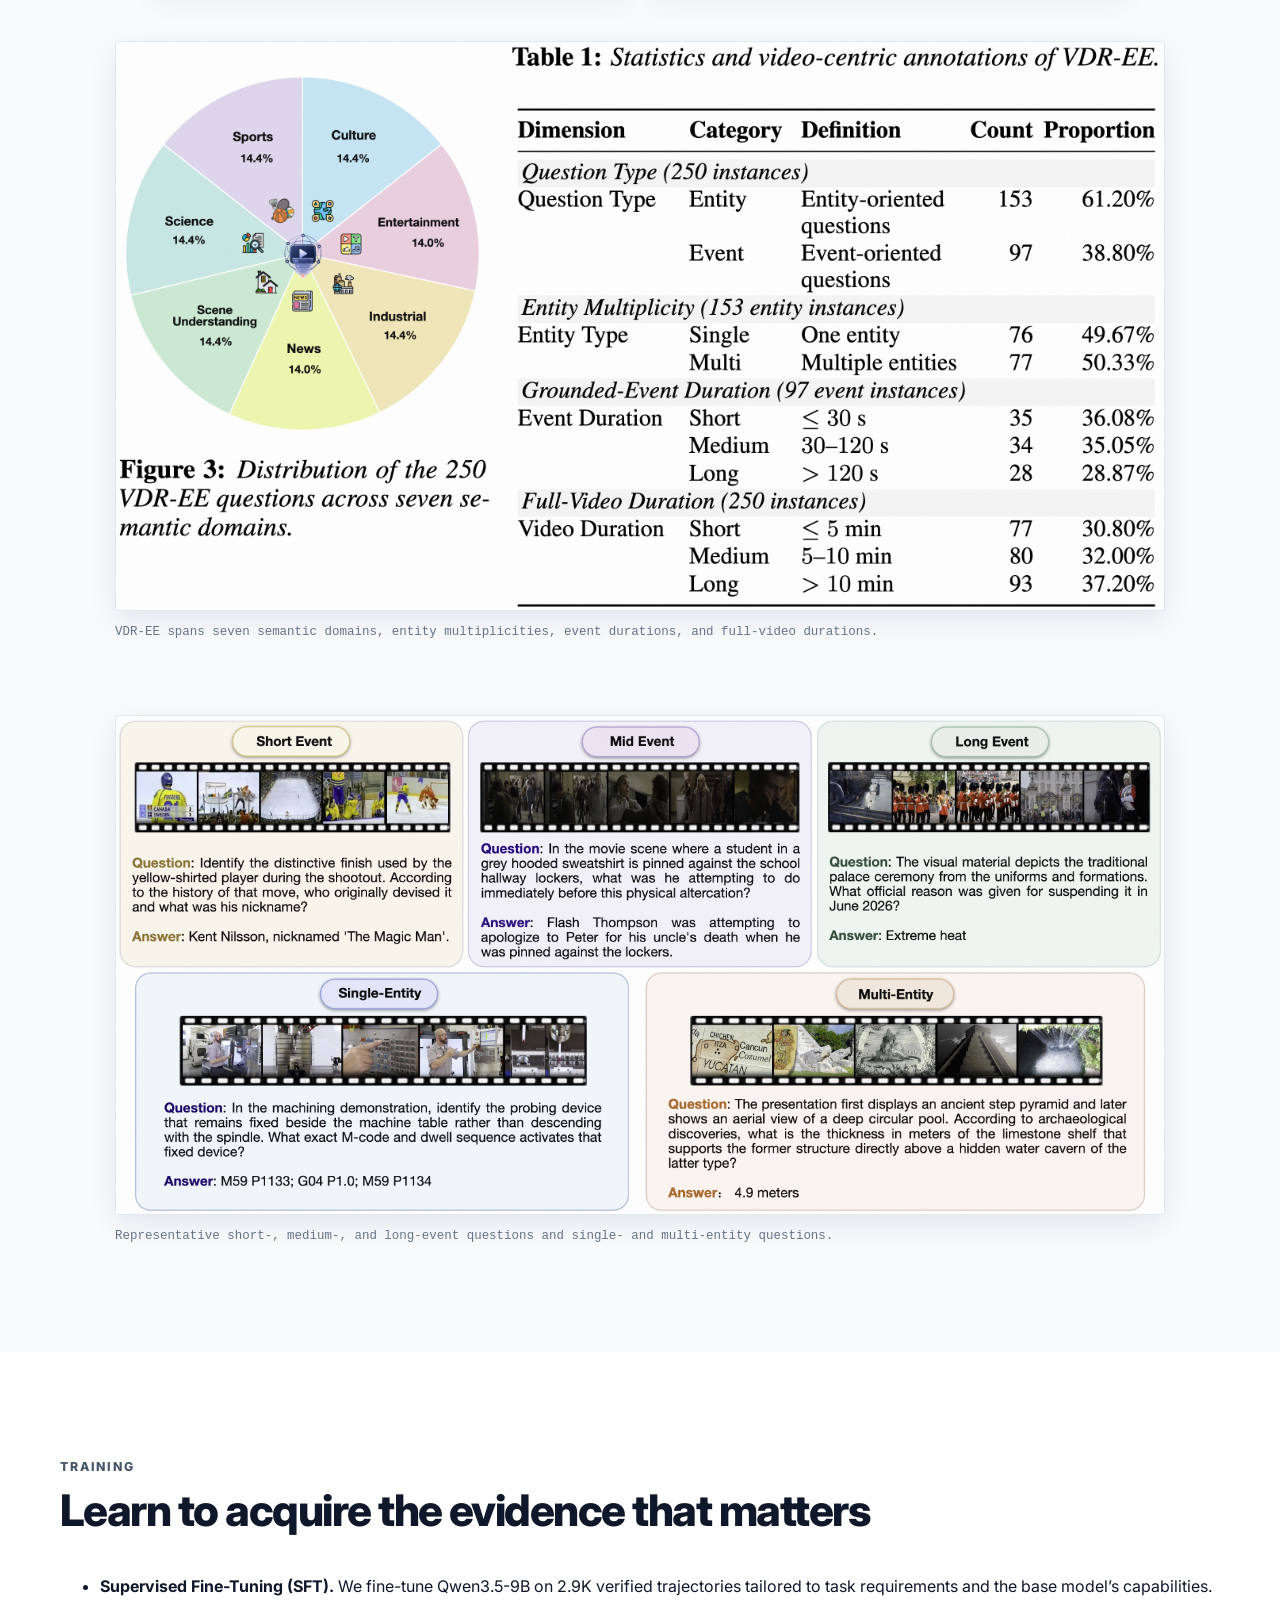
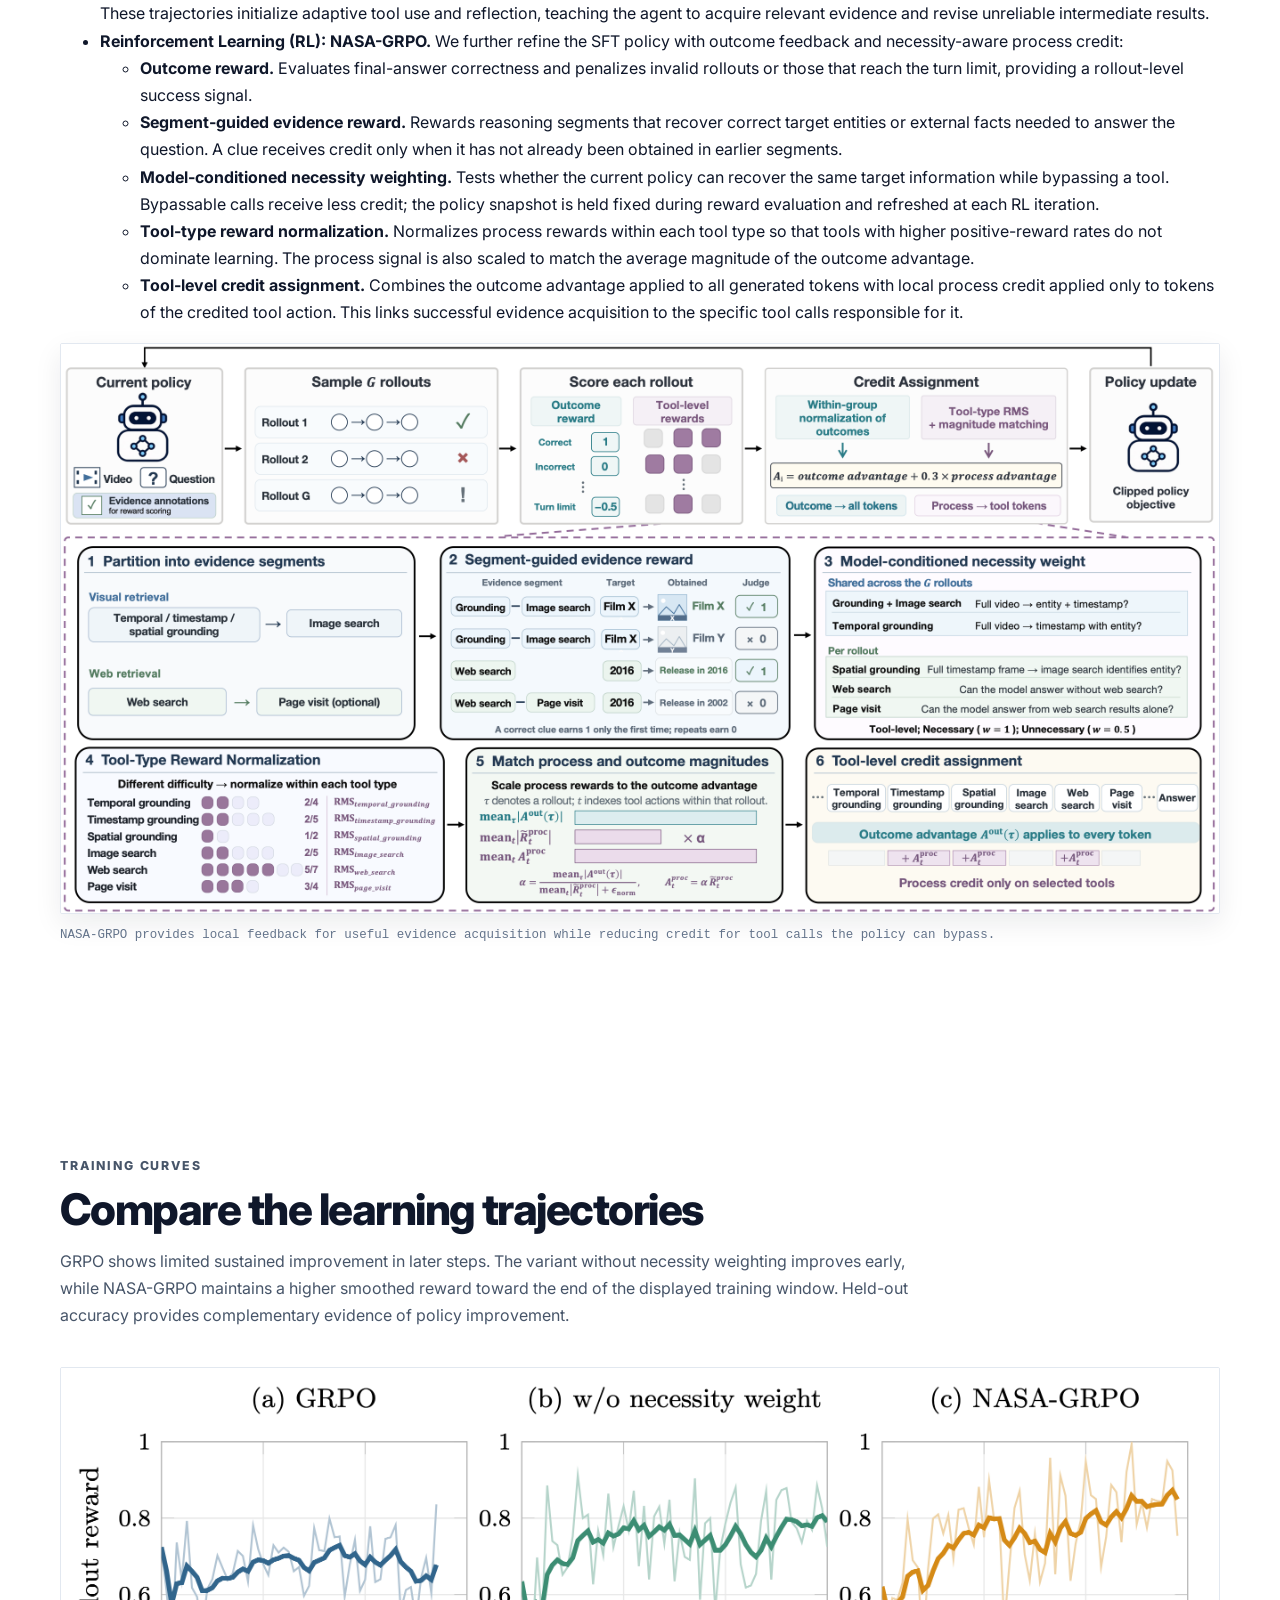
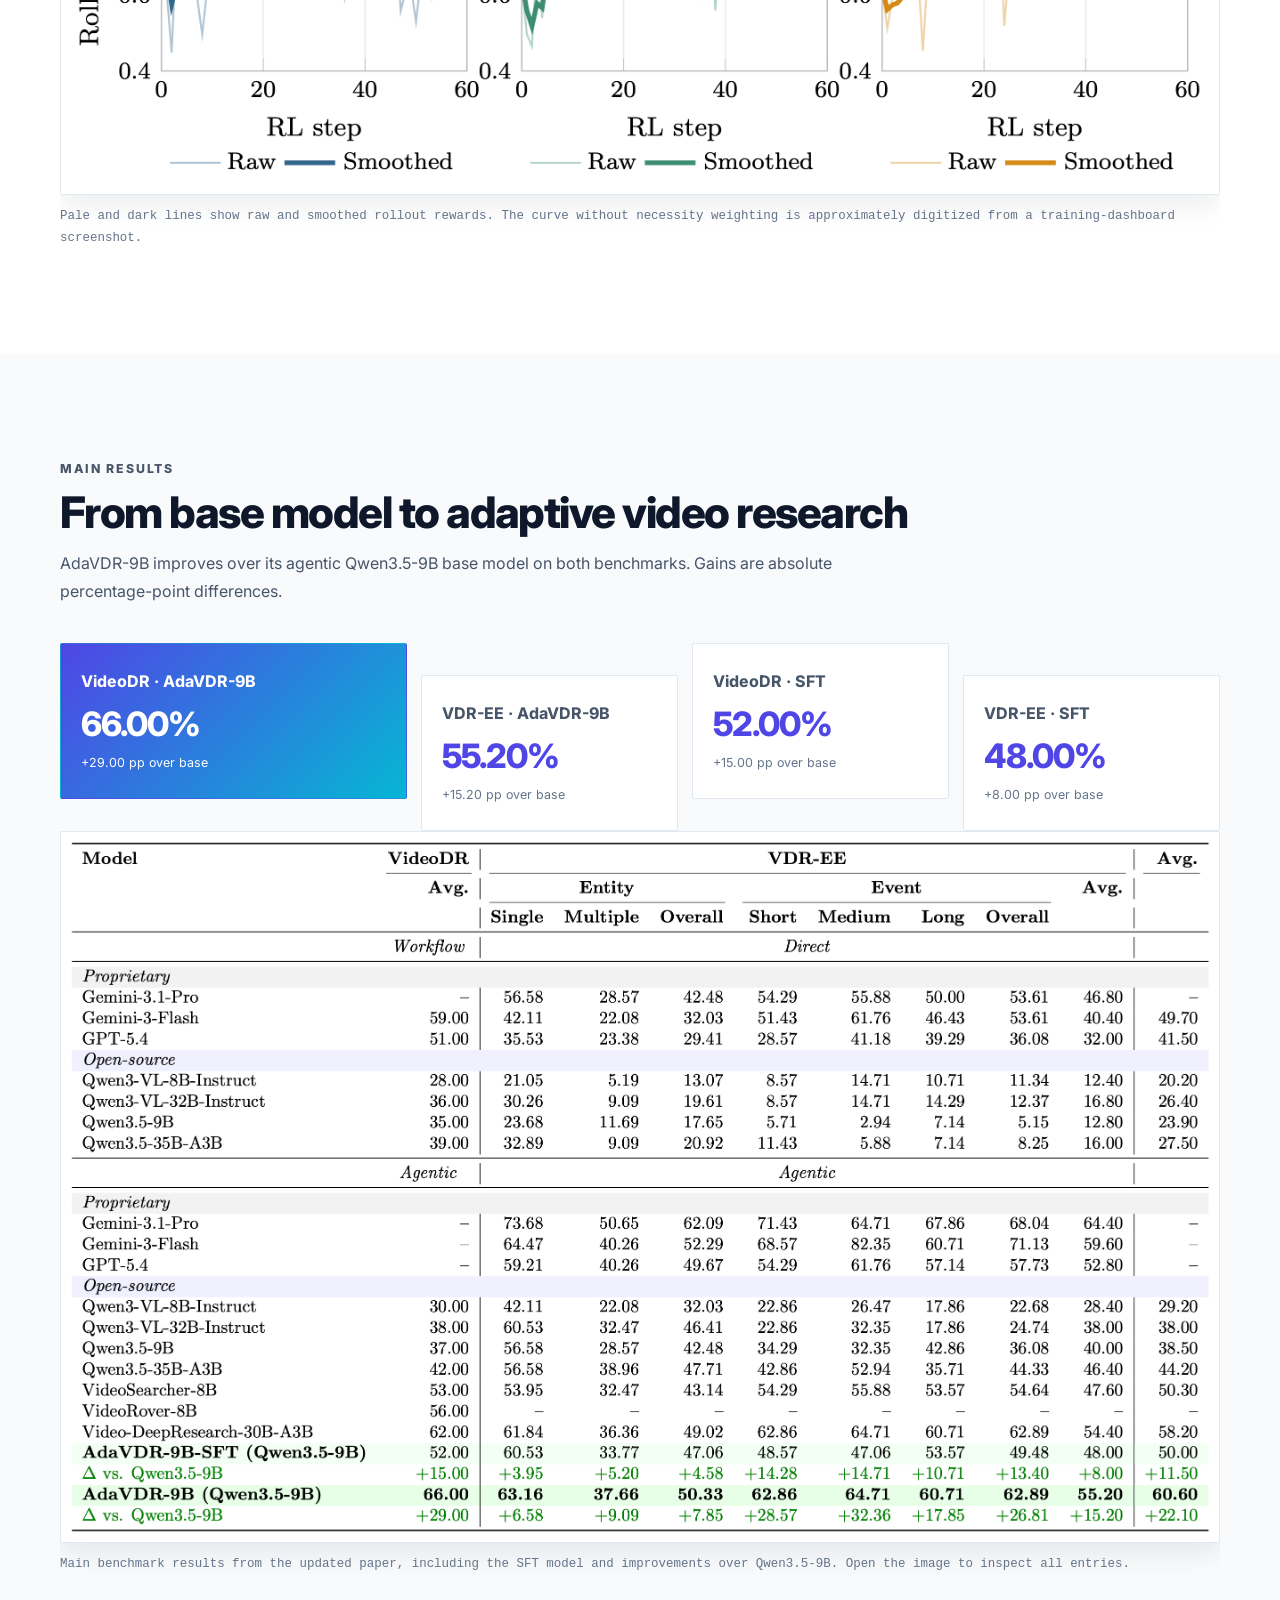
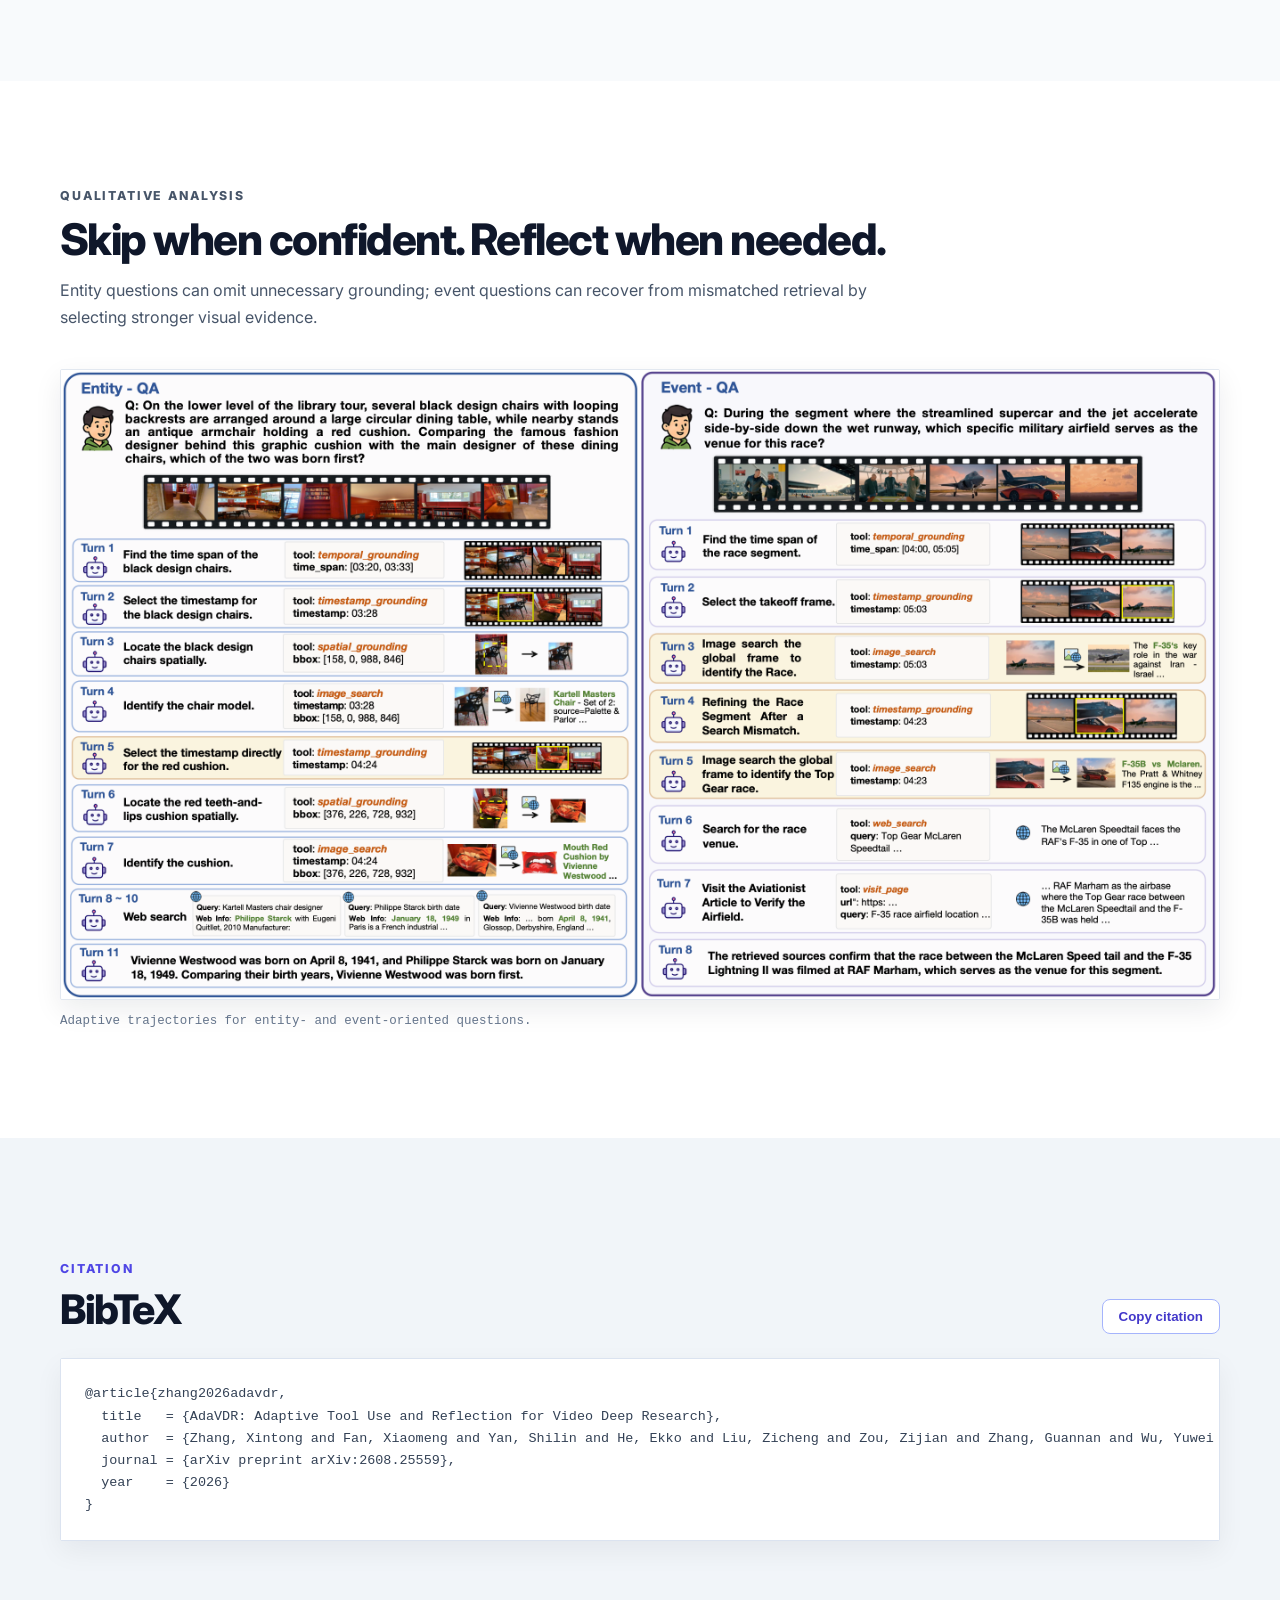
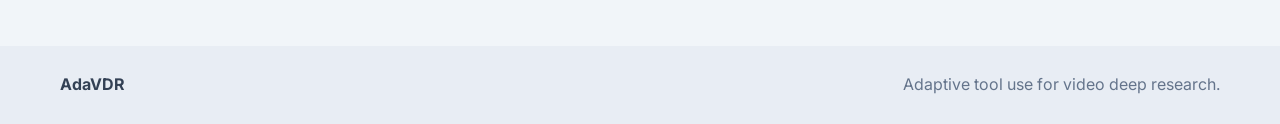
==== commit 3bc115de: "Place training curve section below training framework" ====
--- a/AdaVDR/index.html
+++ b/AdaVDR/index.html
@@ -124,13 +124,6 @@
       </div>
     </section>
 
-    <section class="section" id="training-curves">
-      <div class="container">
-        <div class="section-intro"><p class="kicker">Training Curves</p><h2>Compare the learning trajectories</h2><p>GRPO shows limited sustained improvement in later steps. The variant without necessity weighting improves early, while NASA-GRPO maintains a higher smoothed reward toward the end of the displayed training window. Held-out accuracy provides complementary evidence of policy improvement.</p></div>
-        <figure class="paper-figure paper-figure--wide scroll-figure"><img src="assets/training_curves.png" alt="Three training curves: GRPO, without necessity weight, and NASA-GRPO"><figcaption>Pale and dark lines show raw and smoothed rollout rewards. The curve without necessity weighting is approximately digitized from a training-dashboard screenshot.</figcaption></figure>
-      </div>
-    </section>
-
     <section class="section section--alt" id="method">
       <div class="container">
         <div class="section-intro">
@@ -248,6 +241,13 @@
         <figure class="paper-figure paper-figure--wide"><img src="assets/nasa_grpo.png" alt="NASA-GRPO training: evidence segments, necessity weighting, tool-type normalization, and token-level credit assignment"><figcaption>NASA-GRPO provides local feedback for useful evidence acquisition while reducing credit for tool calls the policy can bypass.</figcaption></figure>
       </div>
     </section>
+    <section class="section" id="training-curves">
+      <div class="container">
+        <div class="section-intro"><p class="kicker">Training Curves</p><h2>Compare the learning trajectories</h2><p>GRPO shows limited sustained improvement in later steps. The variant without necessity weighting improves early, while NASA-GRPO maintains a higher smoothed reward toward the end of the displayed training window. Held-out accuracy provides complementary evidence of policy improvement.</p></div>
+        <figure class="paper-figure paper-figure--wide scroll-figure"><img src="assets/training_curves.png" alt="Three training curves: GRPO, without necessity weight, and NASA-GRPO"><figcaption>Pale and dark lines show raw and smoothed rollout rewards. The curve without necessity weighting is approximately digitized from a training-dashboard screenshot.</figcaption></figure>
+      </div>
+    </section>
+
     <section class="section section--alt" id="results">
       <div class="container">
         <div class="section-intro"><p class="kicker">Main Results</p><h2>From base model to adaptive video research</h2><p>AdaVDR-9B improves over its agentic Qwen3.5-9B base model on both benchmarks. Gains are absolute percentage-point differences.</p></div>
--- a/AdaVDR/style.css
+++ b/AdaVDR/style.css
@@ -305,6 +305,6 @@
 @media(max-width:720px){.scroll-figure img{max-width:none;width:760px}.scroll-figure figcaption{min-width:0}}
 
 /* Stack the teaser and training curves beside the abstract. */
-.abstract-figures{min-width:0;display:flex;flex-direction:column;gap:28px}
+.abstract-figures{min-width:0;display:flex;flex-direction:column;gap:12px}
 .abstract-figures .paper-figure{margin:0;width:100%;max-width:none}
 .abstract-figures .paper-figure img{width:100%;min-width:0;height:auto}
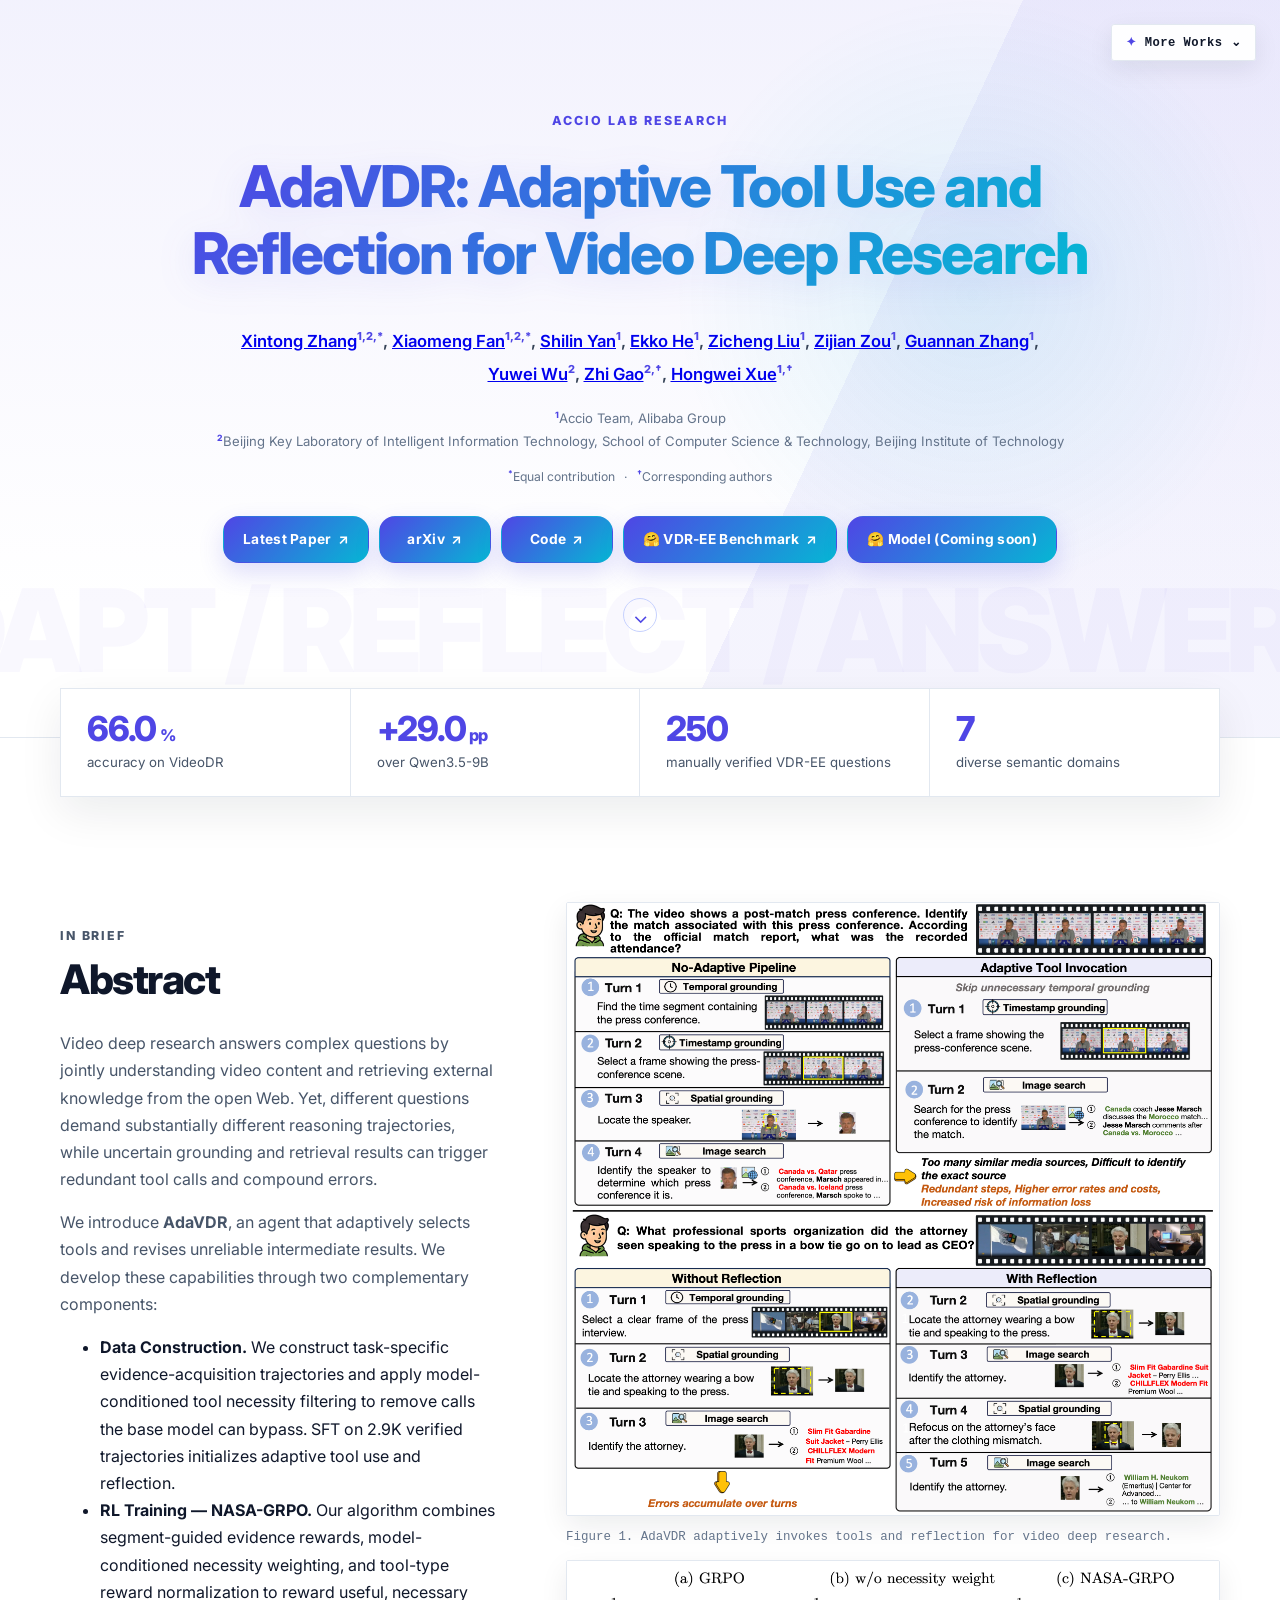
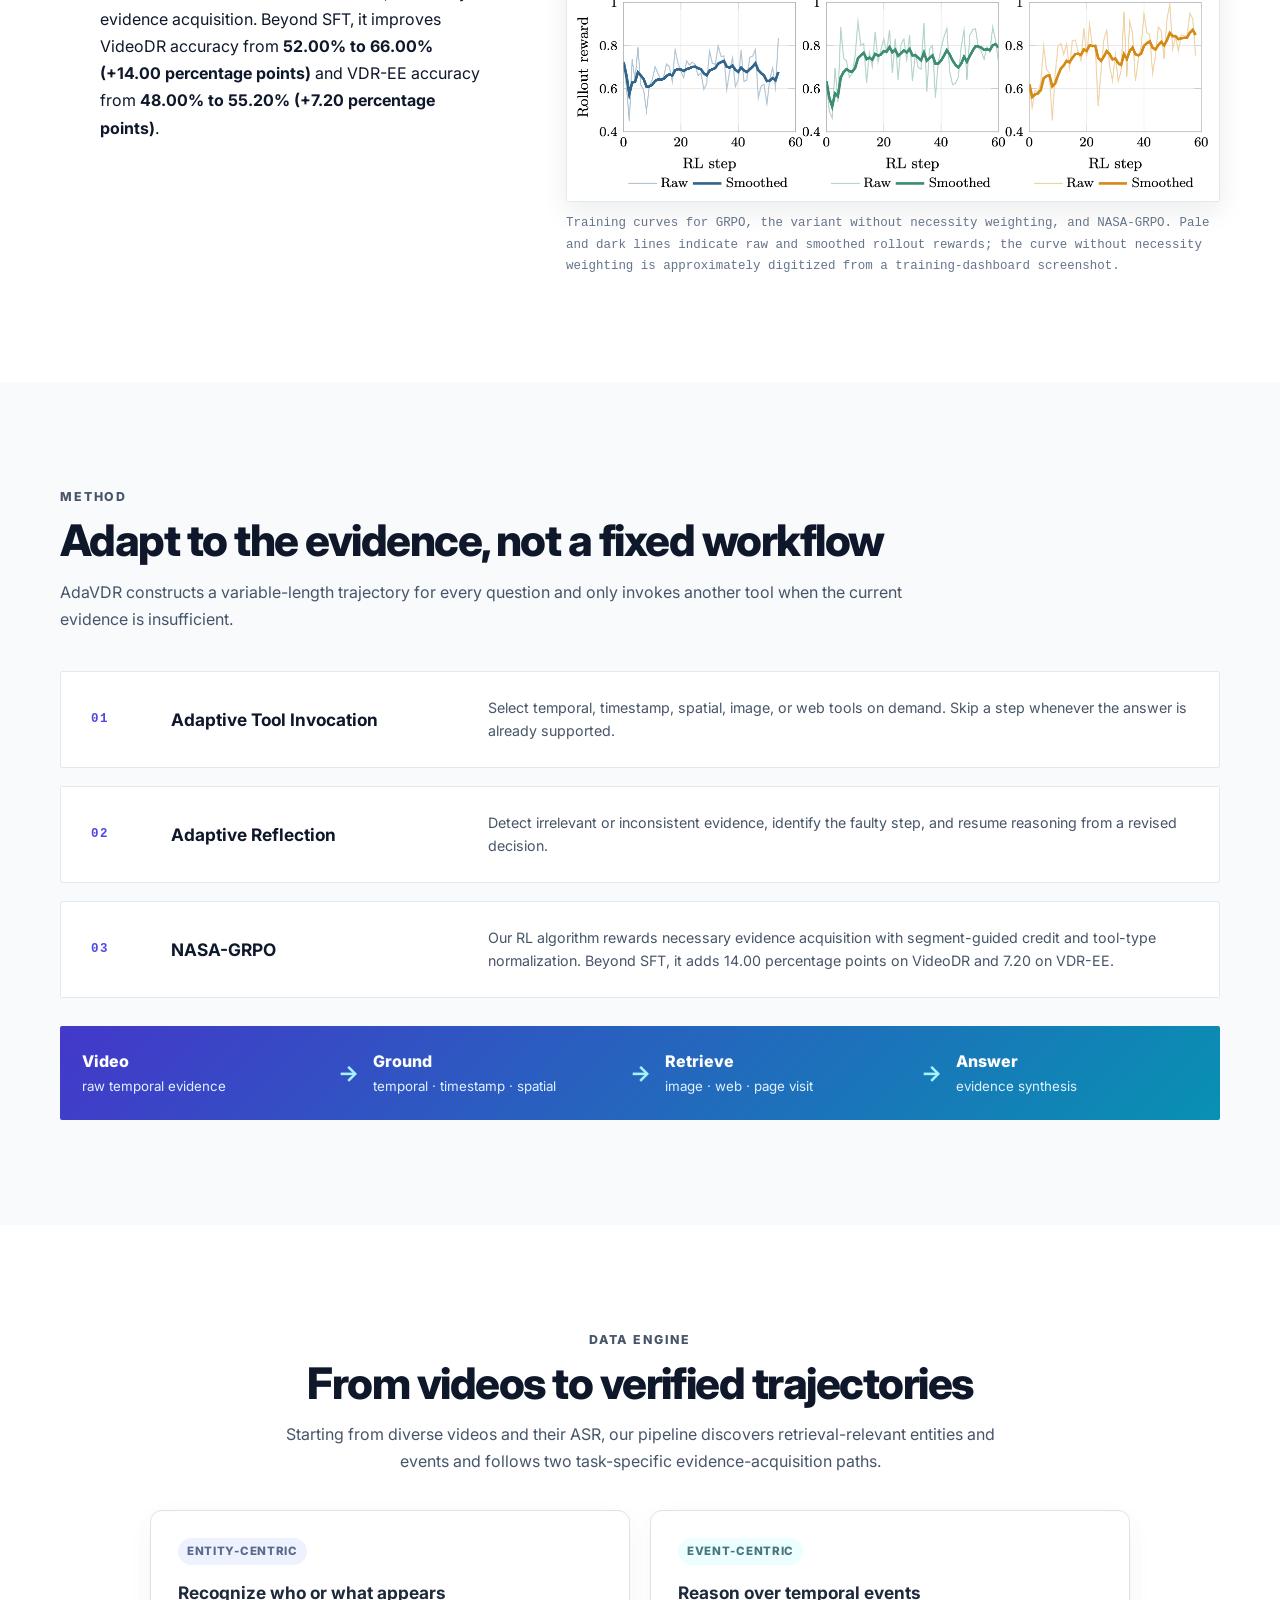
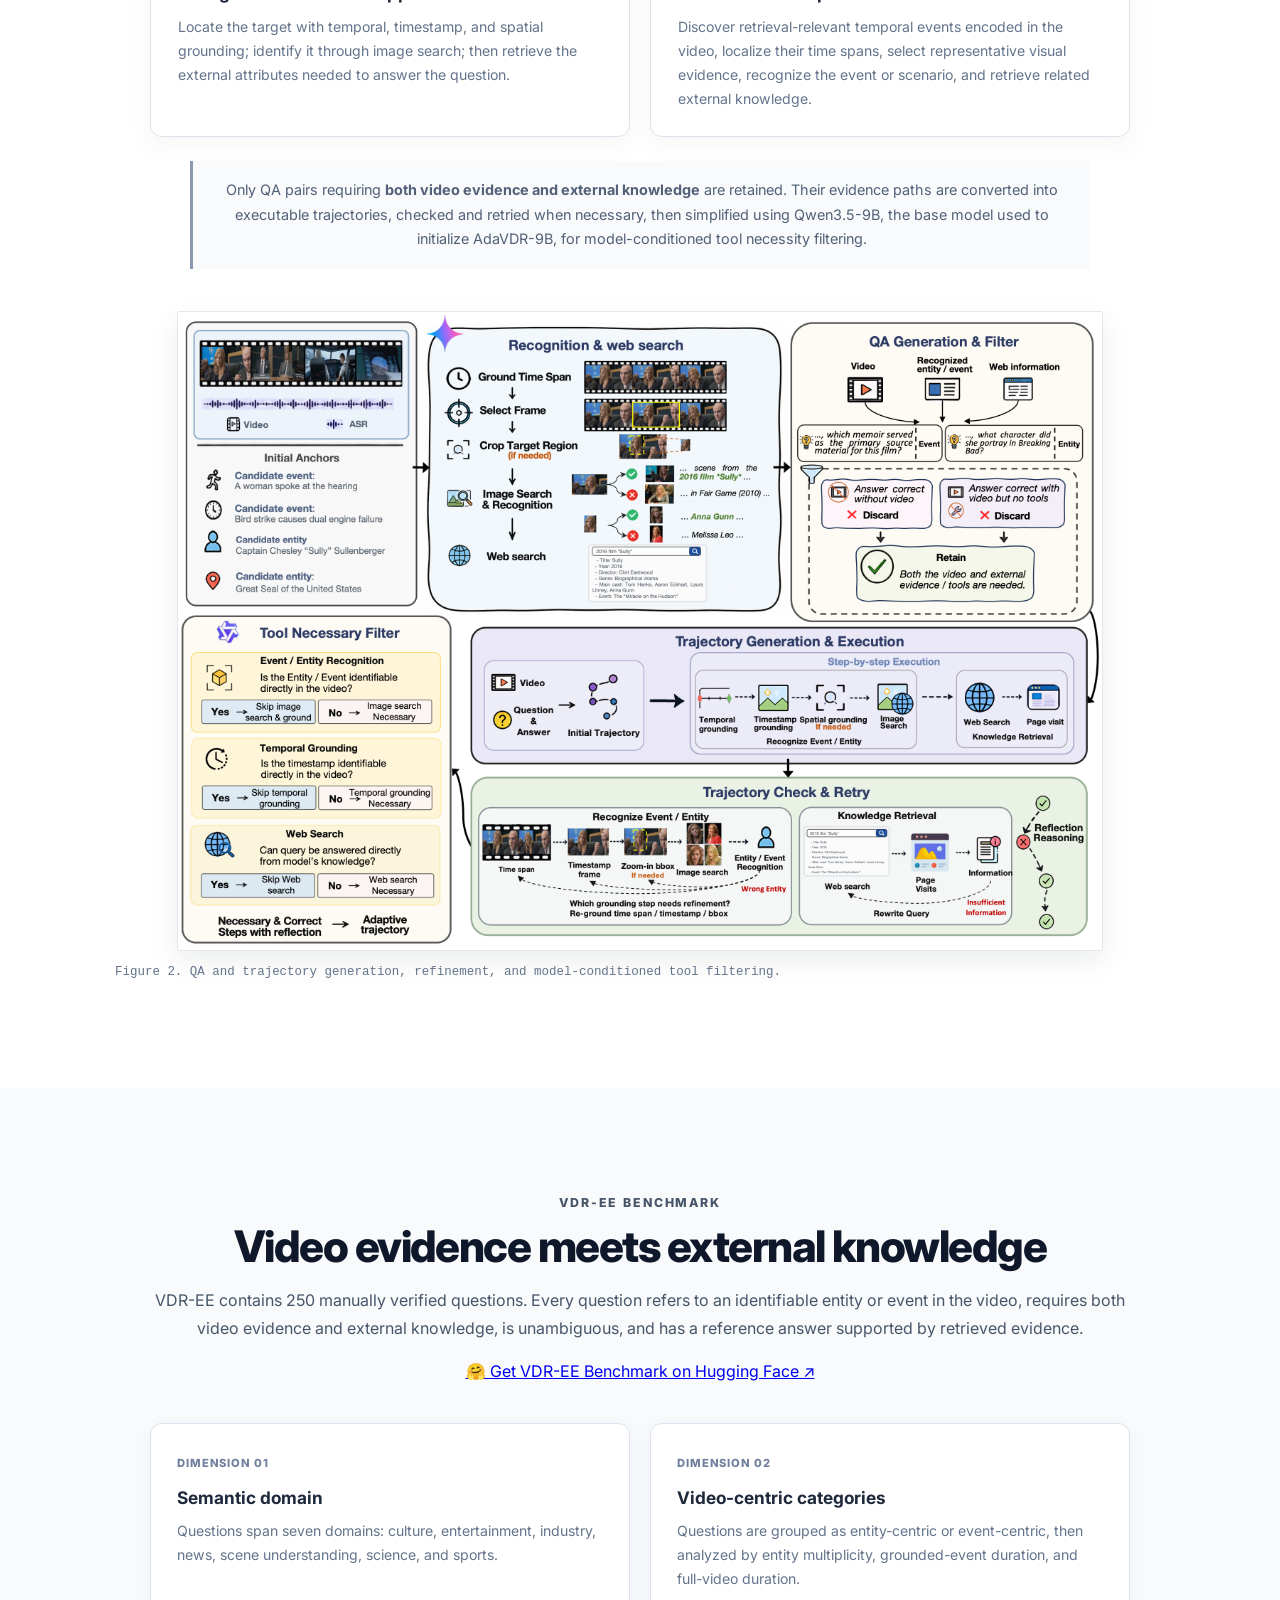
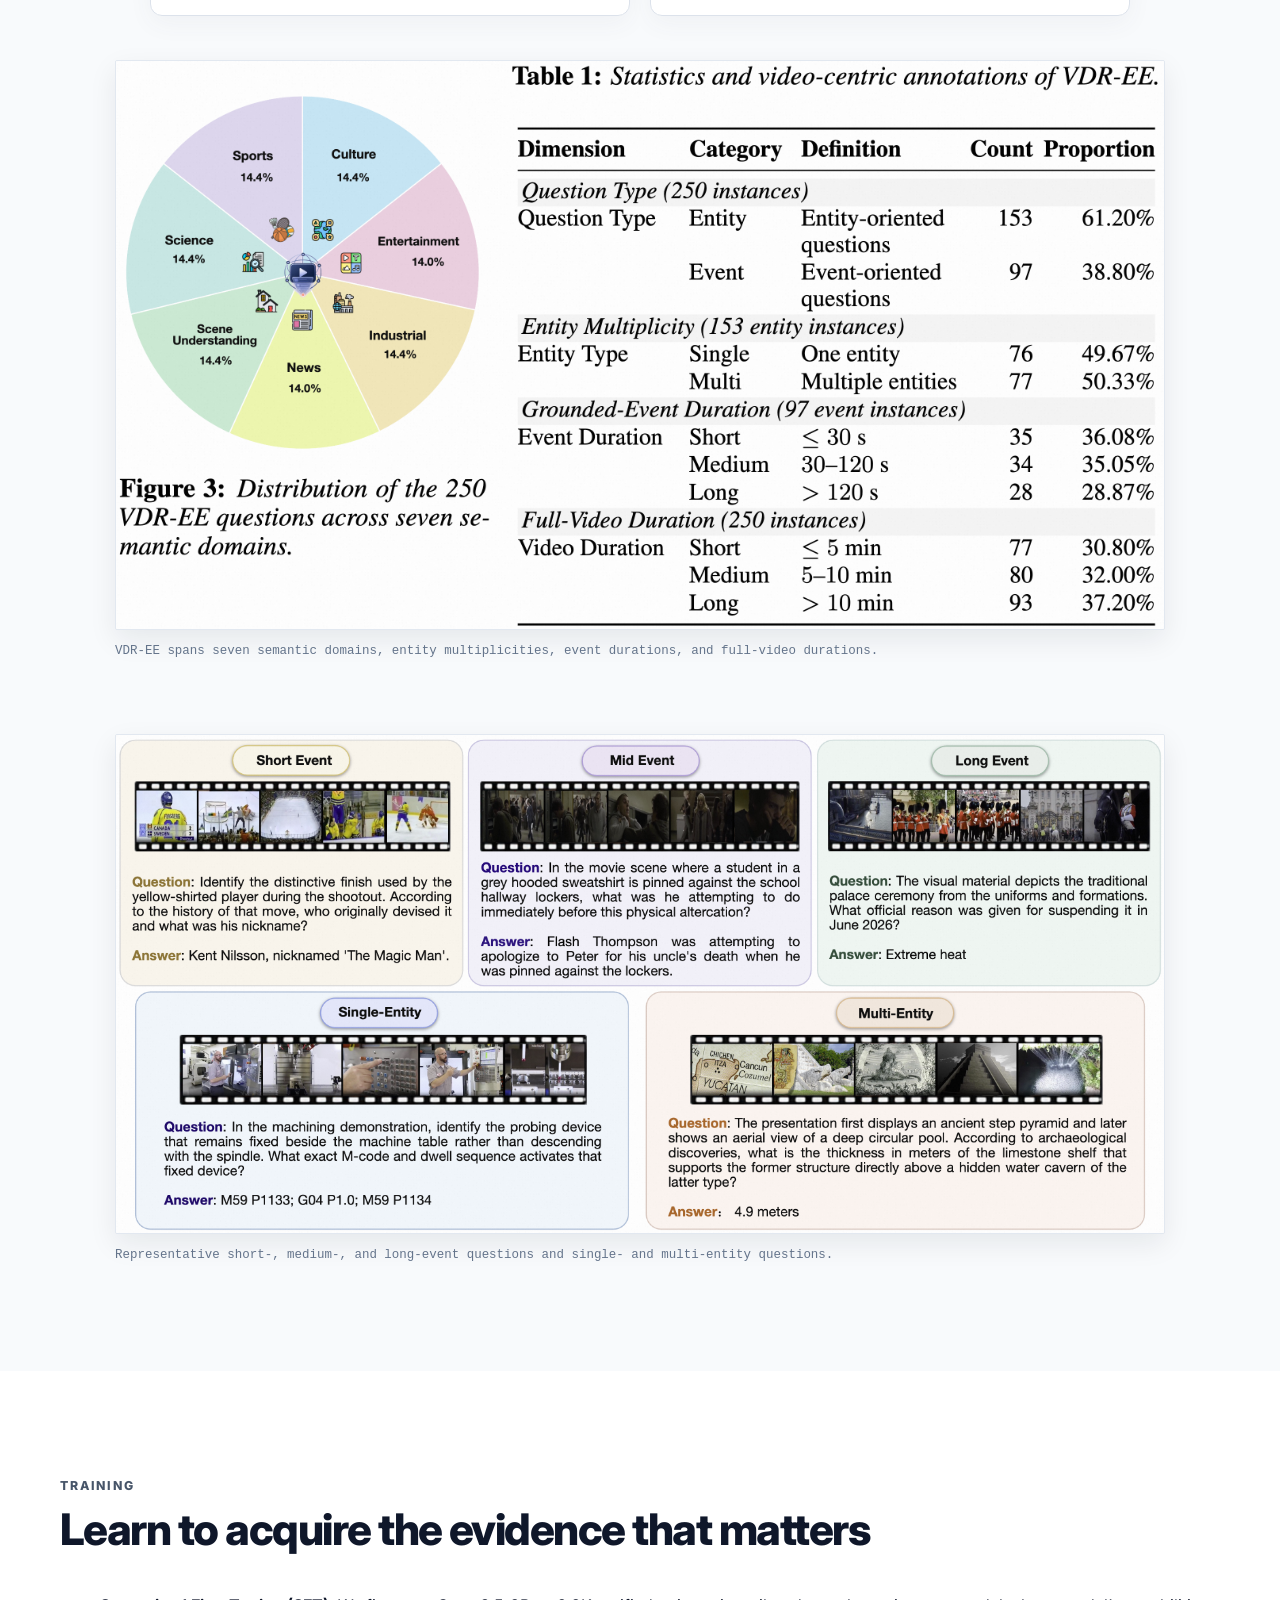
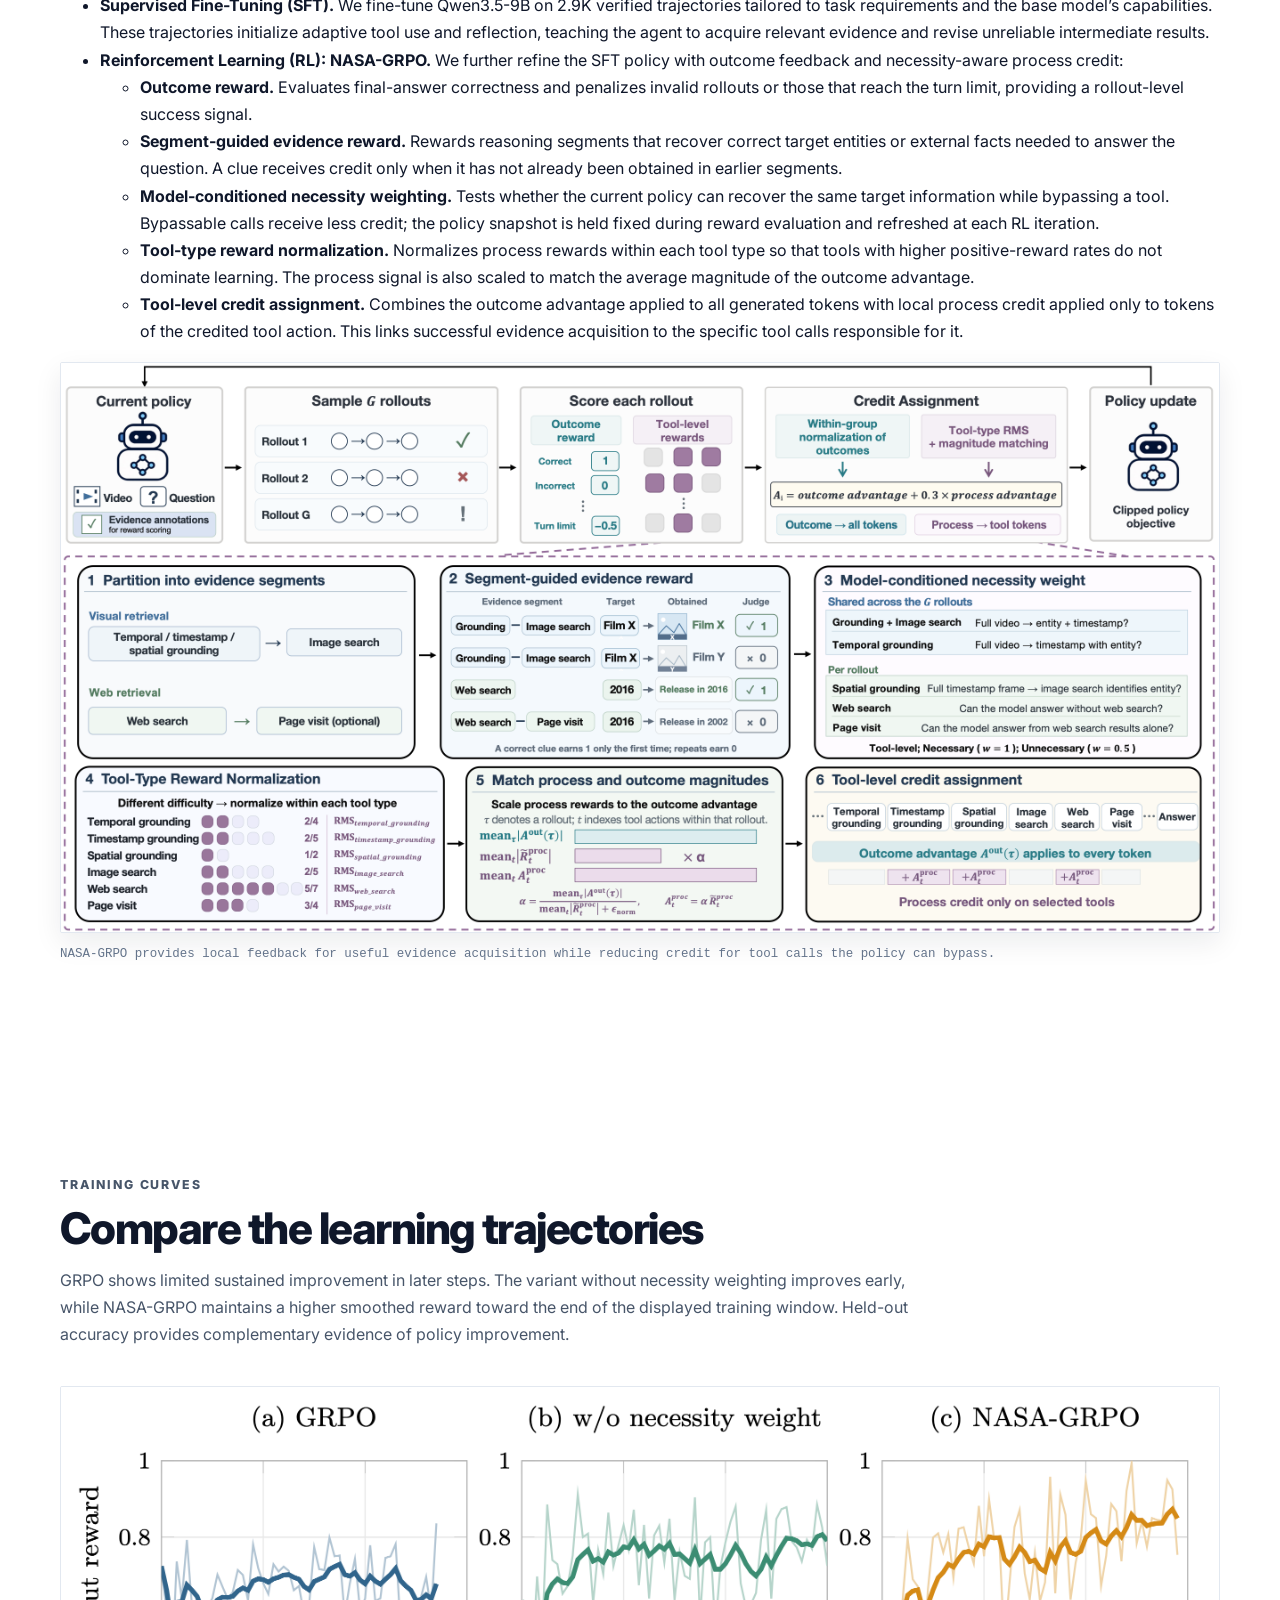
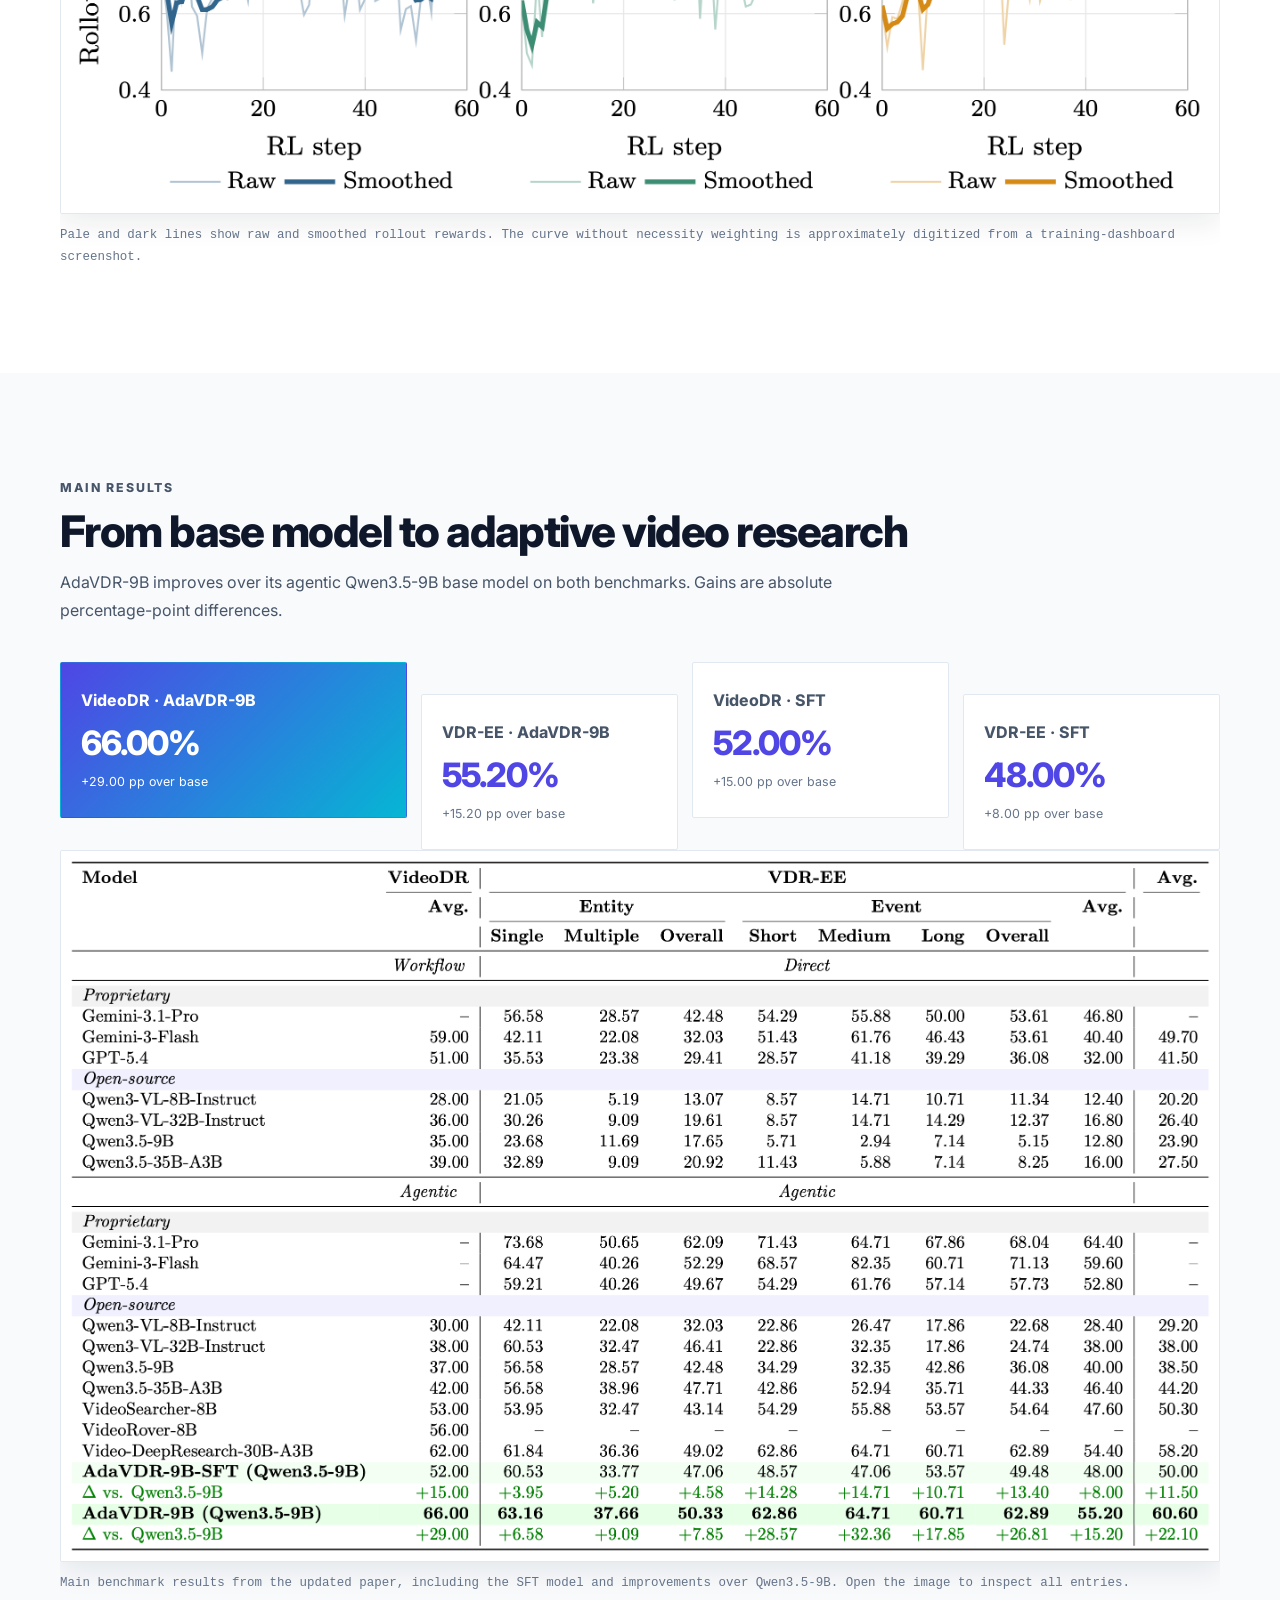
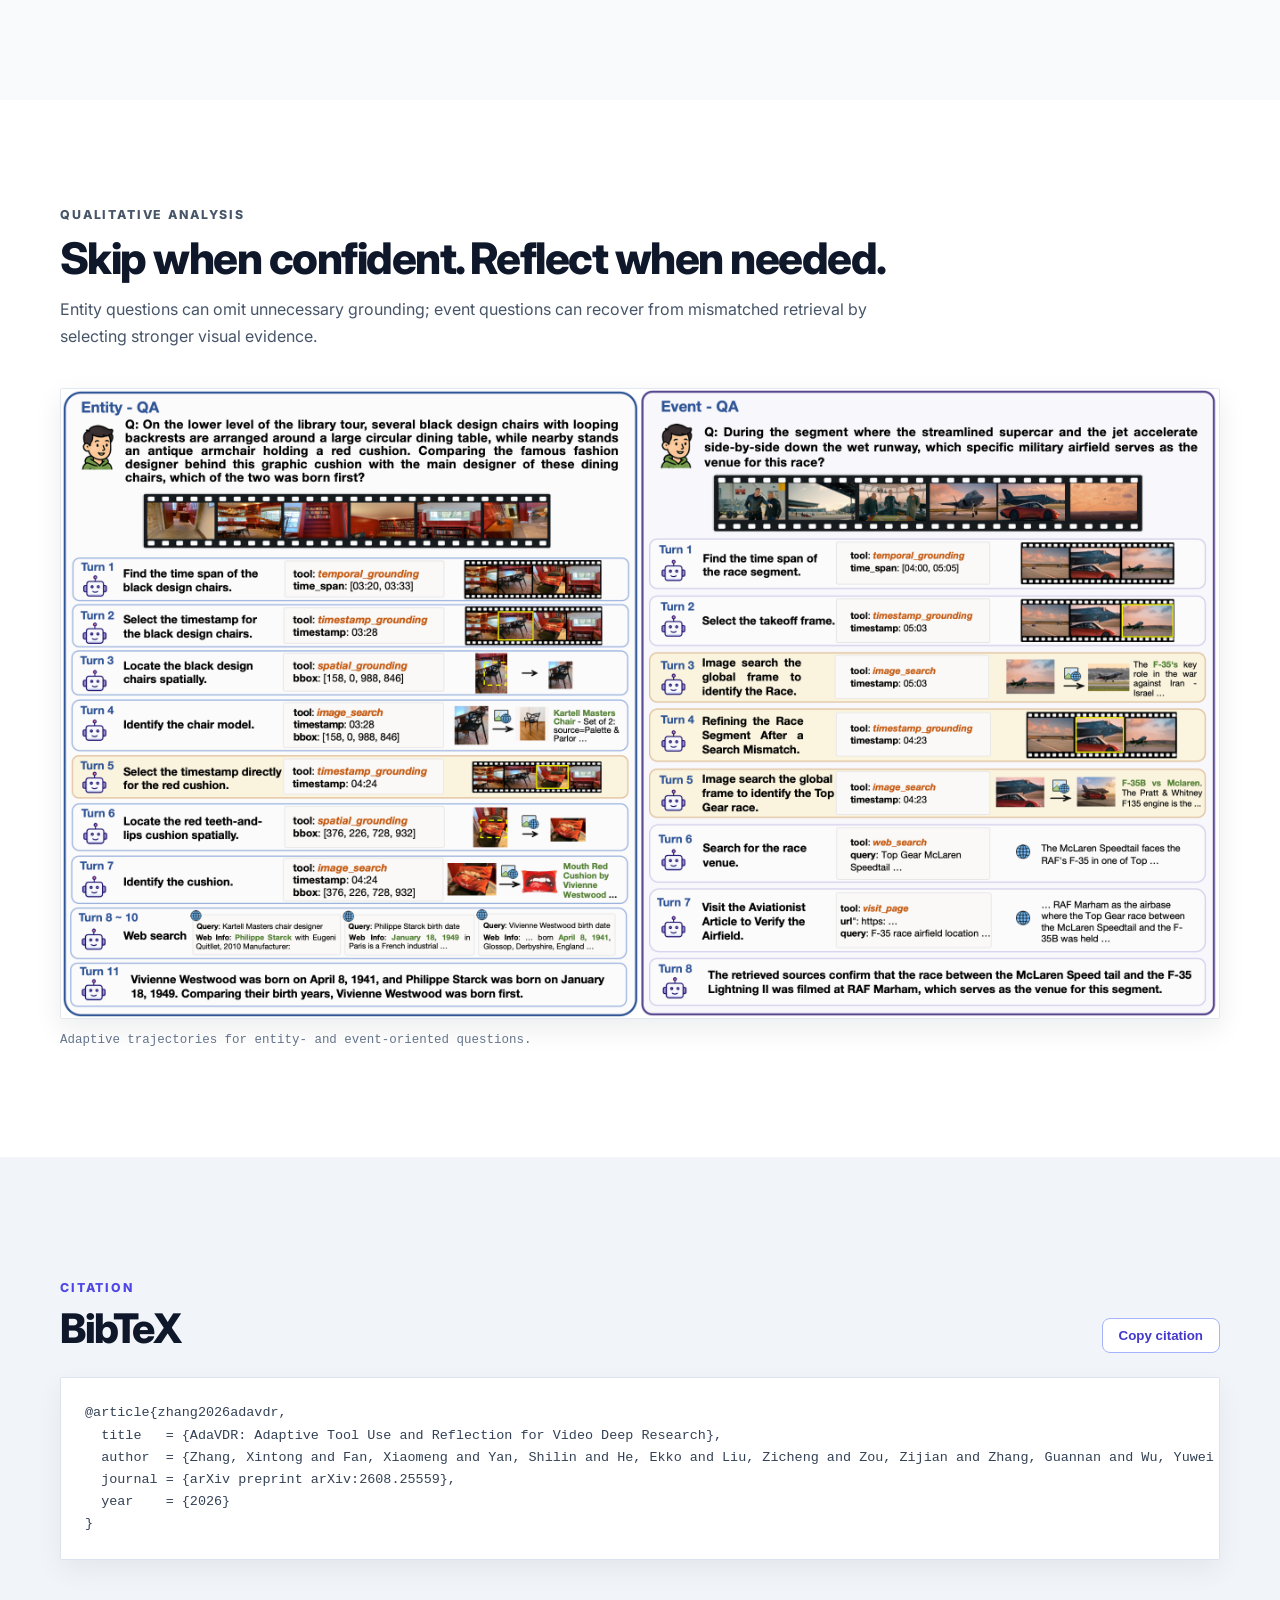
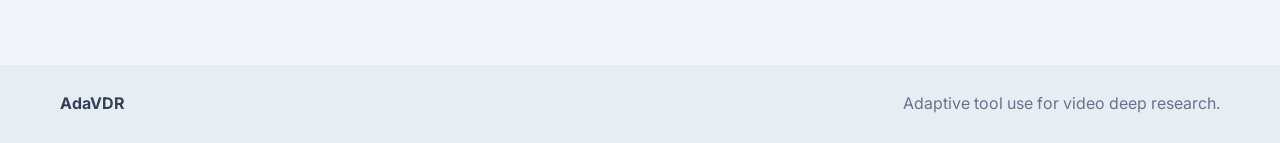
==== commit c24efc6f: "Add Hugging Face links for VDR-EE benchmark" ====
--- a/AdaVDR/index.html
+++ b/AdaVDR/index.html
@@ -70,7 +70,7 @@
           <span>↗</span></a>
         <a class="button" href="https://github.com/Accio-Lab/AdaVDR" target="_blank" rel="noopener">Code
           <span>↗</span></a>
-        <a class="button" href="./">🤗 Data (Coming soon)</a>
+        <a class="button" href="https://huggingface.co/Accio-Lab/VDR-EE-Benchmark" target="_blank" rel="noopener">🤗 VDR-EE Benchmark <span>↗</span></a>
         <a class="button" href="./">🤗 Model (Coming soon)</a>
       </nav>
 
@@ -196,6 +196,7 @@
           <p>VDR-EE contains 250 manually verified questions. Every question refers to an identifiable entity or event
             in the video, requires both video evidence and external knowledge, is unambiguous, and has a reference
             answer supported by retrieved evidence.</p>
+          <p><a href="https://huggingface.co/Accio-Lab/VDR-EE-Benchmark" target="_blank" rel="noopener">🤗 Get VDR-EE Benchmark on Hugging Face ↗</a></p>
         </div>
         <div class="benchmark-dimensions">
           <article><span>Dimension 01</span>
